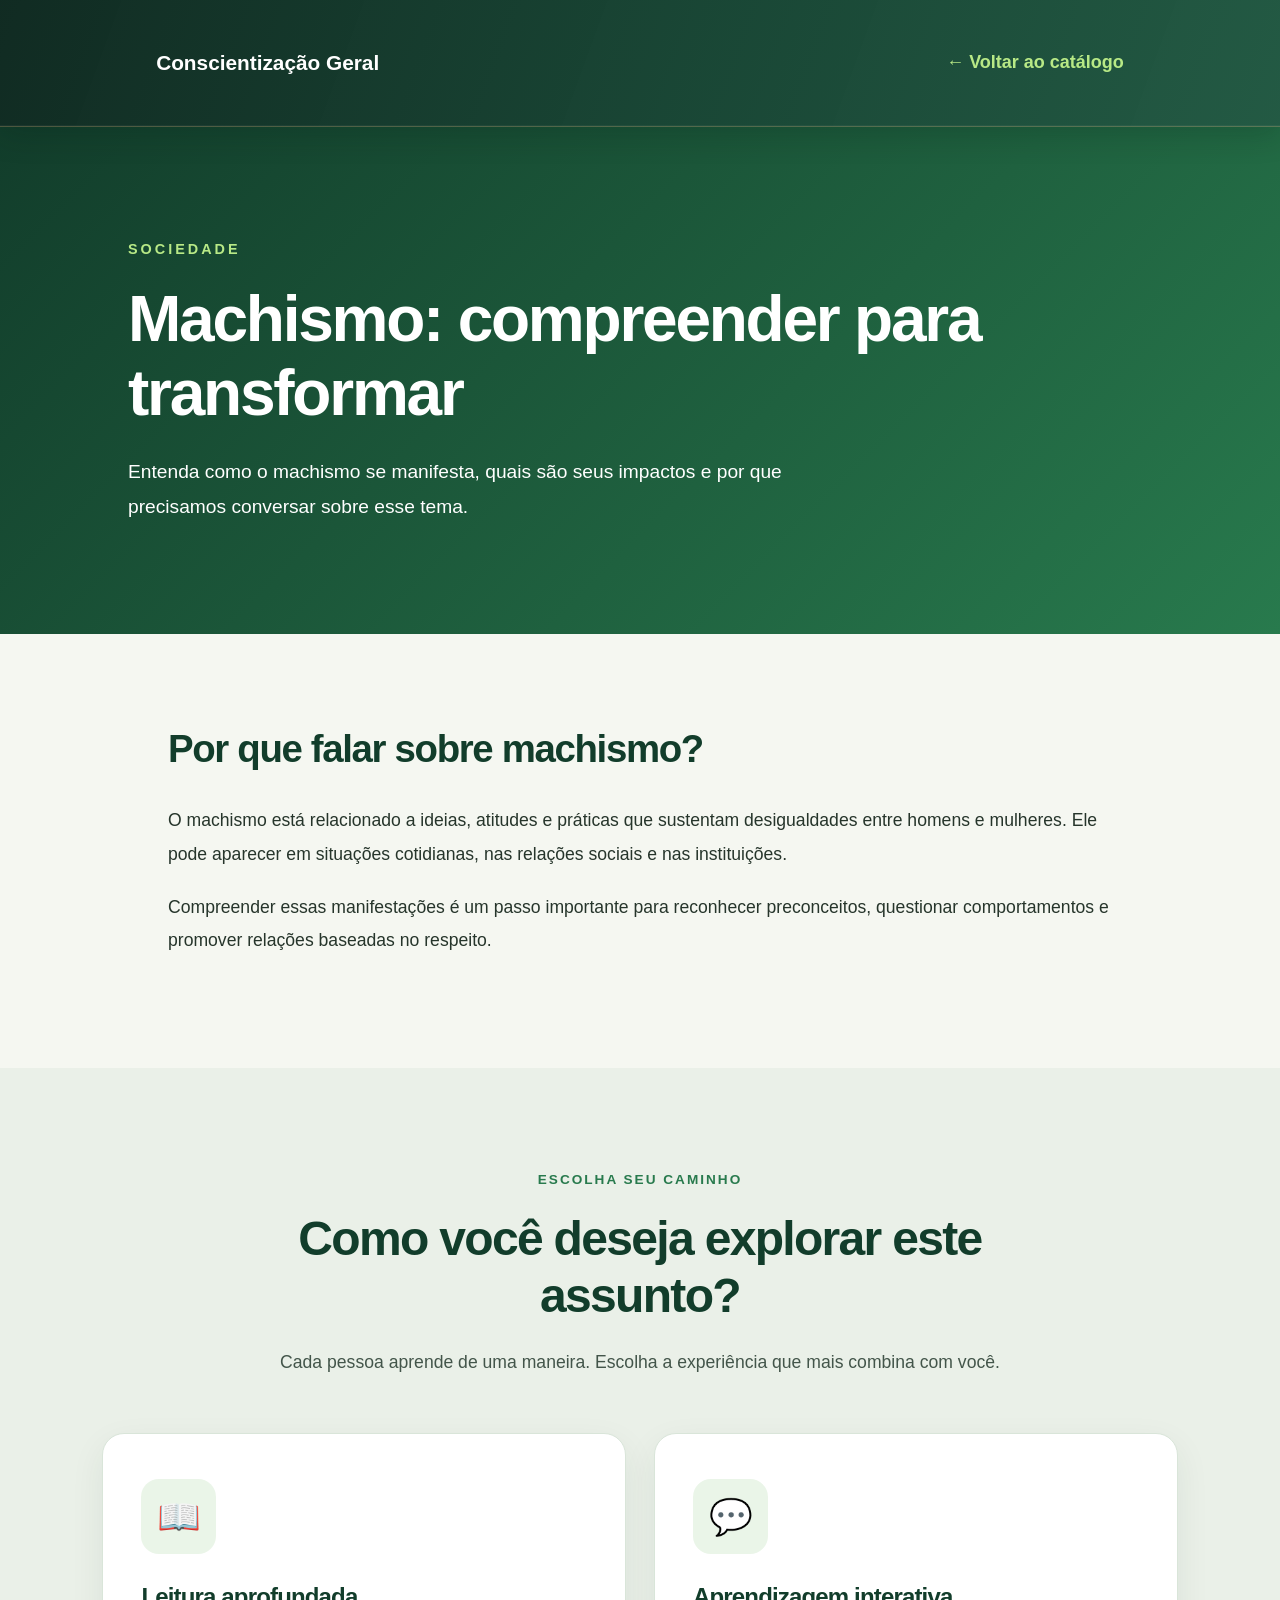
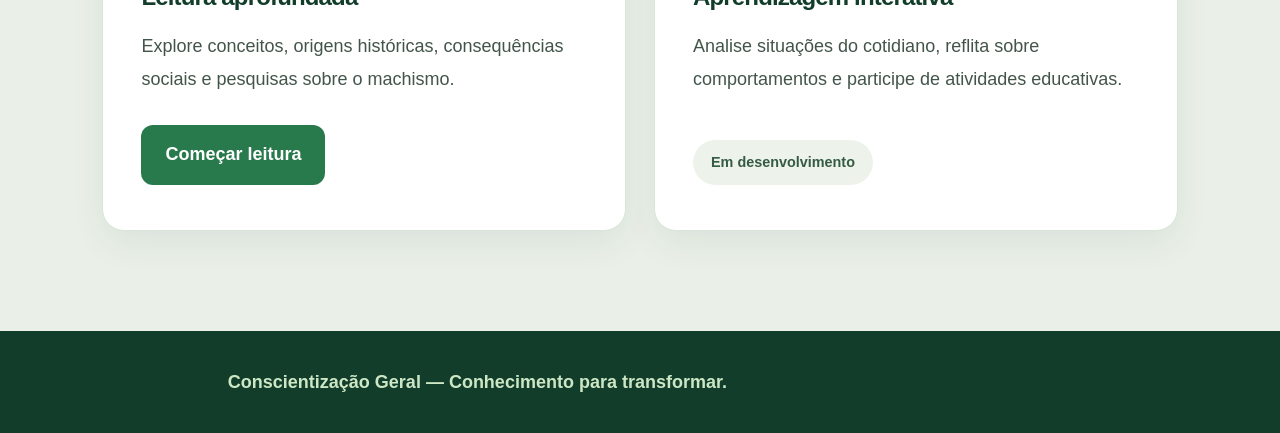
==== assuntos/machismo.html @ 56483e16 "Add files via upload Publicação da nova versão do Conscientização Geral" ====
<!DOCTYPE html>
<html lang="pt-BR">

<head>
    <meta charset="UTF-8">
    <meta name="viewport"
          content="width=device-width, initial-scale=1.0">

    <meta name="description"
          content="Aprenda sobre o machismo, suas manifestações e seus impactos na sociedade.">

    <title>Machismo | Conscientização Geral</title>

    <link rel="stylesheet" href="../style.css">
<link rel="stylesheet" href="../statics/css/machismo.css">
</head>

<body>

    <a href="#conteudo" class="pular-conteudo">
        Pular para o conteúdo
    </a>

    <header class="cabecalho-assunto">

        <nav aria-label="Navegação principal">

            <a href="../index.html" class="logo-assunto">
                Conscientização Geral
            </a>

            <a href="../index.html#explorar"
               class="voltar-portal">
                ← Voltar ao catálogo
            </a>

        </nav>

    </header>

    <main id="conteudo">

        <section class="apresentacao-assunto"
                 aria-labelledby="titulo-assunto">

            <p class="categoria-assunto">
                SOCIEDADE
            </p>

            <h1 id="titulo-assunto">
                Machismo: compreender para transformar
            </h1>

            <p class="descricao-assunto">
                Entenda como o machismo se manifesta,
                quais são seus impactos e por que
                precisamos conversar sobre esse tema.
            </p>

        </section>

        <section class="introducao-assunto"
                 aria-labelledby="introducao-titulo">

            <h2 id="introducao-titulo">
                Por que falar sobre machismo?
            </h2>

            <p>
                O machismo está relacionado a ideias,
                atitudes e práticas que sustentam
                desigualdades entre homens e mulheres.
                Ele pode aparecer em situações cotidianas,
                nas relações sociais e nas instituições.
            </p>

            <p>
                Compreender essas manifestações é um
                passo importante para reconhecer
                preconceitos, questionar comportamentos
                e promover relações baseadas no respeito.
            </p>

        </section>

<section class="modalidades-machismo"
         aria-labelledby="titulo-modalidades">

    <div class="modalidades-cabecalho">

        <span class="modalidades-etiqueta">
            ESCOLHA SEU CAMINHO
        </span>

        <h2 id="titulo-modalidades">
            Como você deseja explorar este assunto?
        </h2>

        <p>
            Cada pessoa aprende de uma maneira.
            Escolha a experiência que mais combina com você.
        </p>

    </div>

    
<div class="modalidades-grid">

    <!-- CARTÃO 1 -->

    <article class="modalidade-card">

        <span class="modalidade-icone"
              aria-hidden="true">📖</span>

        <h3>Leitura aprofundada</h3>

        <p>
            Explore conceitos, origens históricas,
            consequências sociais e pesquisas
            sobre o machismo.
        </p>

        <button type="button"
                id="abrirLeituraMachismo"
                class="botao-modalidade">
            Começar leitura
        </button>

    </article>

    <!-- CARTÃO 2 -->

    <article class="modalidade-card">

        <span class="modalidade-icone"
              aria-hidden="true">💬</span>

        <h3>Aprendizagem interativa</h3>

        <p>
            Analise situações do cotidiano,
            reflita sobre comportamentos e
            participe de atividades educativas.
        </p>

        <span class="modalidade-status">
            Em desenvolvimento
        </span>

    </article>

</div>

</section>

<!-- LEITURA COMPLETA SOBRE MACHISMO -->

<section id="leituraAprofundada"
         class="leitura-machismo"
         aria-labelledby="titulo-leitura"
         hidden>

    <div class="leitura-container">

        <div class="leitura-topo">

            <span class="leitura-etiqueta">
                SOCIEDADE · LEITURA COMPLETA
            </span>

            <h2 id="titulo-leitura">
                Compreendendo o machismo
            </h2>

            <p class="leitura-descricao">
                Explore os conceitos, as origens e
                as manifestações do machismo na sociedade.
            </p>

        </div>

        <!-- GUIA DE LEITURA -->

        <nav class="indice-machismo"
             aria-label="Índice da leitura completa">

            <div class="indice-cabecalho">

                <span class="indice-etiqueta">
                    GUIA DE LEITURA
                </span>

                <h3>Neste conteúdo</h3>

                <p>
                    Explore os temas no seu próprio ritmo.
                </p>

            </div>

           <ol class="indice-lista">
    <li><a href="#conceito-machismo">O que é machismo?</a></li>
    <li><a href="#cotidiano-machismo">Machismo no cotidiano</a></li>
    <li><a href="#dados-machismo">Machismo em números</a></li>
    <li><a href="#impactos-machismo">Por que falar sobre isso?</a></li>
    <li><a href="#combate-machismo">Como combater o machismo?</a></li>
    <li><a href="#apoio-machismo">Onde buscar ajuda?</a></li>
    <li><a href="#reflexao-machismo">Reflexão final</a></li>
    <li><a href="#fontes-machismo">Fontes e referências</a></li>
</ol>

        </nav>

        <!-- CONTEÚDO EDUCATIVO -->

        
<article class="leitura-artigo">

    <h3 id="conceito-machismo">O que é machismo?</h3>

    <p>
        O machismo é um conjunto de ideias, atitudes e
        comportamentos que atribuem aos homens uma posição
        de superioridade em relação às mulheres. Está
        associado à desigualdade de gênero e pode
        influenciar a maneira como as pessoas são tratadas
        na família, na escola, no trabalho e na sociedade.
    </p>

    <p>
        Ao longo da história, diferentes sociedades
        estabeleceram expectativas sobre como homens e
        mulheres deveriam se comportar. Algumas dessas
        expectativas limitaram a liberdade feminina,
        restringindo oportunidades de estudo, trabalho,
        participação política e autonomia pessoal.
    </p>

    <p>
        Embora muitas conquistas tenham ampliado os
        direitos das mulheres, práticas discriminatórias
        ainda estão presentes no cotidiano.
    </p>

    <h3 id="cotidiano-machismo">Machismo no cotidiano</h3>

    <p>
        O machismo nem sempre aparece de maneira explícita.
        Também pode estar presente em comentários,
        brincadeiras, julgamentos e comportamentos que
        reforçam desigualdades.
    </p>

    <h4>Na família</h4>
    <p>
        Quando as tarefas domésticas e os cuidados com os
        filhos são considerados responsabilidades exclusivas
        das mulheres, mesmo quando todos os integrantes
        da família poderiam compartilhar essas atividades.
    </p>

    <h4>No trabalho</h4>
    <p>
        Quando mulheres enfrentam preconceitos sobre suas
        capacidades profissionais, dificuldades de promoção
        ou discriminação salarial por causa do gênero.
    </p>

    <h4>Na escola</h4>
    <p>
        Quando meninas são desencorajadas a participar de
        atividades científicas, esportivas ou tecnológicas
        por causa de estereótipos de gênero.
    </p>

    <h4>Nos relacionamentos</h4>
    <p>
        Quando uma pessoa tenta controlar as roupas,
        amizades, decisões ou a liberdade de sua parceira.
        Comportamentos controladores não devem ser
        confundidos com demonstrações de amor.
    </p>

    <h3 id="dados-machismo">Machismo em números</h3>

    <p>
        Indicadores nacionais ajudam a compreender a
        dimensão da violência contra mulheres e das
        desigualdades de gênero no Brasil.
    </p>

    <div class="machismo-estatisticas">

        <div class="machismo-dado">
            <strong>1.571</strong>
            <h4>Feminicídios em 2025</h4>
            <p>
                Mulheres vítimas de feminicídio no Brasil,
                aproximadamente 4,3 por dia.
            </p>
            <small>Fonte: FBSP, 20º Anuário, 2026.</small>
        </div>

        <div class="machismo-dado">
            <strong>4.189</strong>
            <h4>Tentativas de feminicídio em 2025</h4>
            <p>
                Mulheres sobreviventes de tentativas
                registradas, aumento de 5,9% em relação
                a 2024.
            </p>
            <small>Fonte: FBSP, 20º Anuário, 2026.</small>
        </div>

        <div class="machismo-dado">
            <strong>21,3%</strong>
            <h4>Desigualdade de remuneração</h4>
            <p>
                Diferença média de remuneração entre
                mulheres e homens nas empresas privadas
                analisadas com 100 ou mais empregados.
            </p>
            <small>Fonte: MTE, 5º Relatório, 2026.</small>
        </div>

    </div>

    <p>
        Os indicadores possuem metodologias e períodos de
        referência próprios. Eles não significam que todos
        os episódios tenham uma única causa, mas ajudam
        a compreender a extensão da violência de gênero
        e das desigualdades existentes.
    </p>

    <h3 id="impactos-machismo">Por que falar sobre isso?</h3>

    <p>
        A desigualdade de gênero pode afetar a segurança
        das mulheres, sua independência financeira,
        suas relações pessoais e sua participação nas
        decisões da sociedade.
    </p>

    <p>
        Promover a igualdade não significa colocar mulheres
        acima dos homens. Significa reconhecer que todas
        as pessoas devem ter seus direitos respeitados e
        oportunidades justas, independentemente do gênero.
    </p>

    <h3 id="combate-machismo">Como combater o machismo?</h3>

    <p>
        O enfrentamento do machismo começa pela educação
        e pela reflexão sobre comportamentos cotidianos.
        Compartilhar responsabilidades domésticas,
        respeitar decisões individuais, questionar
        comentários discriminatórios e incentivar
        oportunidades iguais são atitudes importantes.
    </p>

    <p>
        Escolas, famílias, empresas e instituições públicas
        também desempenham um papel fundamental na
        prevenção da violência, no combate à discriminação
        e na proteção dos direitos.
    </p>

    <h3 id="apoio-machismo">Onde buscar ajuda?</h3>

    <p>
        Pessoas que vivenciam ou presenciam situações de
        violência contra mulheres podem procurar serviços
        de proteção e orientação.
    </p>

    <p>
        <strong>Ligue 180:</strong> Central de Atendimento
        à Mulher, que oferece informações, orientações
        e encaminhamento de denúncias.
    </p>

    <p>
        <strong>Polícia Militar — 190:</strong> para
        situações de emergência que exigem atendimento
        policial imediato.
    </p>

    <h3 id="reflexao-machismo">Uma reflexão final</h3>

    <p>
        Combater o machismo não é apenas evitar atitudes
        violentas. É reconhecer preconceitos, questionar
        desigualdades e contribuir para uma sociedade em
        que mulheres possam estudar, trabalhar, participar
        e fazer suas escolhas com liberdade e segurança.
    </p>

    <p>
        A conscientização é um passo importante para
        transformar comportamentos e construir relações
        baseadas no respeito.
    </p>

    <h3 id="fontes-machismo">Fontes e referências</h3>

    <p>
        Os dados apresentados foram reunidos a partir
        de publicações de instituições brasileiras
        de pesquisa e órgãos públicos.
    </p>

    <ul class="machismo-fontes">
        <li>
            <a href="https://publicacoes.forumseguranca.org.br/handle/fbsp/305"
               target="_blank" rel="noopener noreferrer">
                Fórum Brasileiro de Segurança Pública —
                20º Anuário, 2026
            </a>
        </li>

        <li>
            <a href="https://www.gov.br/mulheres/pt-br/acesso-a-informacao/acoes-e-programas/plano-nacional-de-igualdade-salarial-e-laboral/relatorio-de-transparencia-salarial"
               target="_blank" rel="noopener noreferrer">
                Ministério das Mulheres —
                Relatórios de Transparência Salarial
            </a>
        </li>
    </ul>

    <p>
        <small>
            Conteúdo educativo em desenvolvimento.
            Os dados estatísticos referem-se aos períodos
            indicados em cada levantamento.
        </small>
    </p>

</article>


        <a href="#titulo-modalidades"
           class="voltar-modalidades">
            ← Voltar às modalidades
        </a>

    </div>

</section>

    </main>

    <footer class="rodape-assunto">

        <p>
            Conscientização Geral —
            Conhecimento para transformar.
        </p>

    </footer>
<script src="../statics/js/machismo.js" defer></script>
</body>
</html>
---- style.css ----
/* =========================================
   CONSCIENTIZAÇÃO GERAL — CSS REVISADO
   Revisão conservadora: preserva a ordem das regras
   e a transição cinematográfica aprovada.
   Não altera HTML, IDs ou JavaScript.
========================================= */


/* =========================================
   CONSCIENTIZAÇÃO GERAL
   IDENTIDADE VISUAL 2.0
========================================= */

:root {
    --verde-900: #103D2B;
    --verde-800: #18563B;
    --verde-700: #24734B;
    --verde-500: #4D9664;
    --verde-200: #CDE7C5;
    --verde-100: #EAF3E7;

    --fundo: #F5F6F0;
    --branco: #FFFFFF;
    --texto: #24372C;
    --texto-suave: #66756A;

    --dourado: #D6B66A;

    --sombra: 0 12px 35px rgba(16, 61, 43, 0.08);
    --sombra-forte: 0 20px 50px rgba(0, 0, 0, 0.16);

    --raio: 20px;
    --tamanho-texto: 18px;
}

/* =========================================
   CONFIGURAÇÕES GERAIS
========================================= */

* {
    margin: 0;
    padding: 0;
    box-sizing: border-box;
}

html {
    scroll-behavior: smooth;
    scroll-padding-top: 110px;
}

body {
    font-family: Arial, Helvetica, sans-serif;
    background: var(--fundo);
    color: var(--texto);
    line-height: 1.7;
    font-size: var(--tamanho-texto);
}

[hidden] {
    display: none !important;
}

button,
input {
    font: inherit;
}

button {
    cursor: pointer;
}

a {
    transition: 0.2s ease;
}

::selection {
    background: var(--verde-200);
    color: var(--verde-900);
}

/* =========================================
   ACESSIBILIDADE
========================================= */

.pular-conteudo {
    position: absolute;
    top: -100px;
    left: 15px;
    z-index: 1000;

    padding: 12px 20px;
    background: white;
    color: var(--verde-900);

    border: 2px solid var(--verde-900);
    border-radius: 8px;
    font-weight: bold;
}

.pular-conteudo:focus {
    top: 15px;
}

button:focus-visible,
a:focus-visible,
input:focus-visible {
    outline: 3px solid var(--dourado);
    outline-offset: 4px;
}

/* =========================================
   CABEÇALHO
========================================= */

header {
    position: sticky;
    top: 0;
    z-index: 100;

    background: rgba(255, 255, 255, 0.96);
    backdrop-filter: blur(14px);

    border-bottom: 1px solid #E6EBE3;
    box-shadow: 0 4px 20px rgba(0, 0, 0, 0.04);
}

header nav {
    max-width: 1350px;
    min-height: 82px;

    margin: auto;
    padding: 15px 5%;

    display: flex;
    align-items: center;
    justify-content: space-between;
    gap: 25px;
    flex-wrap: wrap;
}

header nav h2 {
    color: var(--verde-900);
    font-size: 23px;
    font-weight: 800;
    letter-spacing: -0.8px;
}

.acessibilidade {
    display: flex;
    align-items: center;
    justify-content: center;
    flex-wrap: wrap;
    gap: 8px;
}

.acessibilidade button {
    background: var(--verde-100);
    color: var(--verde-900);

    border: 1px solid #D7E6D4;
    border-radius: 9px;

    padding: 9px 13px;
    font-size: 13px;
    font-weight: 700;

    transition: 0.2s ease;
}

.acessibilidade button:hover {
    background: var(--verde-900);
    color: white;
    transform: translateY(-2px);
}

/* =========================================
   BOTÕES
========================================= */

button {
    background: var(--verde-700);
    color: white;

    border: none;
    border-radius: 10px;

    padding: 13px 23px;
    font-size: 15px;
    font-weight: 700;

    transition: background 0.25s ease,
                transform 0.25s ease,
                box-shadow 0.25s ease;
}

button:hover {
    background: var(--verde-900);
    transform: translateY(-3px);
    box-shadow: 0 7px 18px rgba(16, 61, 43, 0.18);
}

button:active {
    transform: scale(0.97);
}

/* =========================================
   PÁGINA INICIAL — HERO
========================================= */

#inicio {
    position: relative;
    isolation: isolate;
    overflow: hidden;

    min-height: 740px;
    padding: 105px 8% 95px;

    display: flex;
    flex-direction: column;
    align-items: flex-start;
    justify-content: center;

    color: white;
    text-align: left;

    background:
        linear-gradient(
            100deg,
            rgba(8, 37, 25, 0.96) 0%,
            rgba(13, 64, 39, 0.88) 55%,
            rgba(18, 73, 43, 0.55) 100%
        ),
        url("https://images.unsplash.com/photo-1441974231531-c6227db76b6e?w=1800");

    background-size: cover;
    background-position: center;
}

/* Elemento decorativo */

#inicio::after {
    content: "";
    position: absolute;
    z-index: -1;

    width: 430px;
    height: 430px;

    right: -130px;
    bottom: -170px;

    border: 1px solid rgba(255,255,255,0.15);
    border-radius: 50%;

    box-shadow:
        0 0 0 35px rgba(255,255,255,0.035),
        0 0 0 75px rgba(255,255,255,0.025);
}

#inicio h1 {
    max-width: 850px;

    font-size: clamp(42px, 6vw, 72px);
    font-weight: 800;
    line-height: 1.08;
    letter-spacing: -2px;

    margin-bottom: 25px;
}

#inicio > p {
    max-width: 650px;

    color: #E0EDE2;
    font-size: 20px;
    line-height: 1.8;

    margin-bottom: 45px;
}

#inicio > h2 {
    color: var(--verde-200);
    font-size: 16px;
    text-transform: uppercase;
    letter-spacing: 2px;

    margin-bottom: 22px;
}

/* =========================================
   CARTÕES DA PÁGINA INICIAL
========================================= */

.cards {
    width: 100%;
    max-width: 920px;

    display: grid;
    grid-template-columns: repeat(2, minmax(0, 1fr));
    gap: 22px;
}

.card {
    position: relative;

    background: rgba(255, 255, 255, 0.97);
    color: var(--texto);

    padding: 32px;
    border-radius: 18px;

    border: 1px solid rgba(255,255,255,0.7);
    box-shadow: var(--sombra-forte);

    transition: transform 0.3s ease,
                box-shadow 0.3s ease;
}

.card:hover {
    transform: translateY(-8px);
    box-shadow: 0 25px 55px rgba(0,0,0,0.23);
}

.card h3 {
    color: var(--verde-900);
    font-size: 23px;
    margin-bottom: 12px;
}

.card p {
    color: var(--texto-suave);
    font-size: 16px;
    line-height: 1.7;
    margin-bottom: 22px;
}

.card button {
    min-width: 145px;
}

/* =========================================
   ÁREAS DE LEITURA
========================================= */

#leituraCompleta,
#leituraVisual {
    width: min(1180px, 92%);
    margin: 55px auto;

    padding: clamp(25px, 5vw, 70px);

    background: white;
    border: 1px solid #E6ECE3;
    border-radius: 24px;

    box-shadow: var(--sombra);
}

/* Títulos principais */

#leituraCompleta > h2,
#leituraVisual > h2 {
    color: var(--verde-900);

    font-size: clamp(23px, 3vw, 30px);
    line-height: 1.3;

    margin-top: 48px;
    margin-bottom: 20px;

    padding-left: 17px;
    border-left: 5px solid var(--verde-500);
}

#leituraCompleta > h2:first-child,
#leituraVisual > h2:first-child {
    margin-top: 0;
    font-size: clamp(29px, 4vw, 38px);
    border-left-width: 7px;
}

/* Subtítulos */

#leituraCompleta > h3 {
    color: var(--verde-700);
    font-size: 21px;

    margin-top: 30px;
    margin-bottom: 12px;
}

/* Textos */

#leituraCompleta p,
#leituraVisual p {
    color: var(--texto);
    font-size: var(--tamanho-texto);
    line-height: 1.9;
    margin-bottom: 19px;
}

#leituraCompleta > p {
    max-width: 950px;
}

#leituraCompleta ul {
    margin: 20px 0 30px 25px;
    padding-left: 15px;
}

#leituraCompleta li {
    margin-bottom: 12px;
    padding-left: 5px;
    line-height: 1.8;
}

#leituraCompleta li::marker {
    color: var(--verde-700);
}

/* Links */

#leituraCompleta a {
    color: var(--verde-700);
    font-weight: 700;
    text-decoration: underline;
    text-underline-offset: 4px;
}

#leituraCompleta a:hover {
    color: var(--verde-900);
}

/* =========================================
   QUIZ
========================================= */

#leituraCompleta .quiz {
    margin: 55px 0 30px;
    padding: clamp(20px, 4vw, 38px);

    background: var(--verde-100);
    border: 1px solid #D8E8D5;
    border-radius: 20px;
}

.quiz > h2 {
    color: var(--verde-900);
    text-align: center;
    margin-bottom: 15px;
}

.quiz > p {
    text-align: center;
    color: var(--texto-suave);
    margin-bottom: 28px;
}

.questao {
    background: white;
    padding: 25px;
    margin: 20px 0;

    border: 1px solid #E2EAE0;
    border-left: 5px solid var(--verde-500);
    border-radius: 14px;
}

.questao h3 {
    color: var(--verde-900);
    font-size: 18px;
    margin-bottom: 15px;
}

.questao label {
    display: block;
    padding: 11px 13px;
    margin: 6px 0;

    border-radius: 9px;
    cursor: pointer;
    transition: background 0.2s ease;
}

.questao label:hover {
    background: var(--verde-100);
}

.questao input {
    margin-right: 10px;
    accent-color: var(--verde-700);
}

.resultadoQuiz {
    margin-top: 22px;
    padding: 18px;
    border-radius: 12px;
    font-weight: 700;
    text-align: center;
}

/* =========================================
   LEITURA VISUAL
========================================= */

#leituraVisual .introducaoVisual {
    color: var(--texto-suave);
    font-size: 19px;
    margin-bottom: 35px;
}

#leituraVisual > h2:not(:first-child) {
    margin-top: 55px;
}

/* Histórias */

#leituraVisual .tirinha {
    display: grid;
    grid-template-columns: repeat(3, minmax(0, 1fr));
    gap: 20px;
    margin: 25px 0 40px;
}

#leituraVisual .quadrinho {
    position: relative;
    overflow: hidden;

    background: linear-gradient(145deg, #F3F8F0, #E8F2E5);

    border: 1px solid #DCE9D8;
    border-radius: 18px;

    padding: 30px 22px;
    min-height: 240px;

    text-align: center;

    box-shadow: 0 7px 20px rgba(18,61,43,0.06);

    transition: transform 0.3s ease,
                box-shadow 0.3s ease;
}

#leituraVisual .quadrinho:hover {
    transform: translateY(-7px);
    box-shadow: 0 15px 30px rgba(18,61,43,0.12);
}

#leituraVisual .desenho {
    display: block;
    font-size: 55px;
    margin-bottom: 20px;
}

#leituraVisual .quadrinho h3 {
    color: var(--verde-900);
    font-size: 20px;
    margin-bottom: 12px;
}

#leituraVisual .quadrinho p {
    color: #526357;
    font-size: 16px;
    line-height: 1.7;
    margin-bottom: 0;
}

/* Mensagens especiais */

#leituraVisual .mensagemVisual {
    padding: 30px;
    margin: 30px 0;

    background: linear-gradient(
        120deg,
        var(--verde-900),
        var(--verde-700)
    );

    border-radius: 18px;
    border-left: 6px solid var(--verde-200);

    color: white;
}

#leituraVisual .mensagemVisual h3 {
    color: var(--verde-200);
    font-size: 23px;
    margin-bottom: 10px;
}

#leituraVisual .mensagemVisual p {
    color: white;
    margin: 0;
}

/* Botões de navegação */

#leituraCompleta > button,
#leituraVisual > button {
    margin: 25px 10px 10px 0;
}

/* =========================================
   RODAPÉ
========================================= */

footer {
    background: var(--verde-900);
    color: white;

    text-align: center;
    padding: 55px 7% 35px;
    margin-top: 0;
}

footer h3 {
    color: var(--verde-200);
    font-size: 26px;
    margin-bottom: 15px;
}

footer > p {
    max-width: 750px;
    margin: 12px auto;
    color: #E0EDE2;
}

footer .fontes {
    max-width: 800px;
    margin: 30px auto;
    list-style: none;

    display: grid;
    grid-template-columns: repeat(2, minmax(0, 1fr));
    gap: 12px;
}

footer .fontes li {
    padding: 17px;

    background: rgba(255,255,255,0.08);
    border: 1px solid rgba(255,255,255,0.15);
    border-radius: 12px;

    transition: background 0.2s ease;
}

footer .fontes li:hover {
    background: rgba(255,255,255,0.16);
}

footer .fontes a {
    color: var(--verde-200);
    font-size: 14px;
    font-weight: 700;
    text-decoration: none;
}

footer .fontes a:hover {
    color: white;
    text-decoration: underline;
}

footer > p:last-child {
    color: var(--verde-200);
    font-weight: 700;
}

/* =========================================
   ALTO CONTRASTE
========================================= */

body.alto-contraste {
    background: black;
    color: white;
}

body.alto-contraste header,
body.alto-contraste #leituraCompleta,
body.alto-contraste #leituraVisual,
body.alto-contraste footer {
    background: black;
    color: white;
    border: 2px solid white;
}

body.alto-contraste header nav h2,
body.alto-contraste h2,
body.alto-contraste h3 {
    color: yellow !important;
}

body.alto-contraste p,
body.alto-contraste li,
body.alto-contraste label {
    color: white !important;
}

body.alto-contraste #inicio {
    background: black;
    color: white;
    border-bottom: 2px solid white;
}

body.alto-contraste #inicio > h2 {
    color: yellow;
}

body.alto-contraste .card,
body.alto-contraste .quadrinho,
body.alto-contraste .questao,
body.alto-contraste .quiz,
body.alto-contraste .mensagemVisual {
    background: black;
    color: white;
    border: 2px solid white;
}

body.alto-contraste button,
body.alto-contraste .acessibilidade button {
    background: black;
    color: yellow;
    border: 2px solid yellow;
}

body.alto-contraste a,
body.alto-contraste footer .fontes a {
    color: yellow;
}

body.alto-contraste .mensagemVisual h3 {
    color: yellow;
}

/* =========================================
   RESPONSIVIDADE — TABLETS
========================================= */

@media (max-width: 900px) {

    header nav {
        justify-content: center;
    }

    .acessibilidade {
        width: 100%;
    }

    #inicio {
        min-height: 680px;
        padding: 80px 6%;
    }

    #leituraVisual .tirinha {
        grid-template-columns: repeat(2, minmax(0, 1fr));
    }

}

/* =========================================
   RESPONSIVIDADE — CELULARES
========================================= */

@media (max-width: 600px) {

    header nav {
        padding: 15px;
    }

    header nav h2 {
        width: 100%;
        text-align: center;
        font-size: 21px;
    }

    .acessibilidade {
        gap: 7px;
    }

    .acessibilidade button {
        flex: 1 1 auto;
        padding: 9px 8px;
        font-size: 12px;
    }

    #inicio {
        min-height: auto;
        padding: 75px 22px;
    }

    #inicio h1 {
        font-size: 42px;
        letter-spacing: -1.3px;
    }

    #inicio > p {
        font-size: 17px;
    }

    #inicio > h2 {
        font-size: 14px;
    }

    .cards {
        grid-template-columns: 1fr;
        gap: 16px;
    }

    .card {
        padding: 26px 22px;
    }

    #leituraCompleta,
    #leituraVisual {
        width: 94%;
        margin: 25px auto;
        padding: 28px 20px;
        border-radius: 17px;
    }

    #leituraCompleta > h2,
    #leituraVisual > h2 {
        font-size: 24px;
        margin-top: 38px;
    }

    #leituraCompleta p,
    #leituraVisual p {
        font-size: 16px;
    }

    #leituraVisual .tirinha {
        grid-template-columns: 1fr;
    }

    #leituraVisual .quadrinho {
        min-height: auto;
        padding: 28px 22px;
    }

    #leituraCompleta .quiz {
        padding: 17px;
    }

    .questao {
        padding: 17px;
    }

    #leituraCompleta > button,
    #leituraVisual > button {
        width: 100%;
        margin: 12px 0;
    }

    footer {
        padding: 40px 20px;
    }

    footer .fontes {
        grid-template-columns: 1fr;
    }
}

/* =========================================
   MENOS MOVIMENTO
========================================= */

@media (prefers-reduced-motion: reduce) {

    html {
        scroll-behavior: auto;
    }

    *,
    *::before,
    *::after {
        animation-duration: 0.01ms !important;
        transition-duration: 0.01ms !important;
    }
}

/* =========================================
   LEITURA COMPLETA — REFINAMENTO VISUAL 3.0
========================================= */

#leituraCompleta {
    position: relative;
    overflow: hidden;
    padding: clamp(30px, 5vw, 76px);
    border-radius: 24px;
    border: 1px solid #E1EAE0;
    box-shadow: 0 18px 55px rgba(16, 61, 43, 0.07);
}

/* Faixa decorativa superior */

#leituraCompleta::before {
    content: "";
    position: absolute;
    top: 0;
    left: 0;
    width: 100%;
    height: 7px;
    background: linear-gradient(
        90deg,
        var(--verde-900),
        var(--verde-500),
        var(--verde-200)
    );
}

/* Título principal */

#leituraCompleta > h2:first-child {
    max-width: 850px;
    font-size: clamp(30px, 4vw, 42px);
    line-height: 1.2;
    letter-spacing: -1.2px;
    border: none;
    padding: 0;
    margin: 0 0 25px;
}

/* Primeiro parágrafo: introdução */

#leituraCompleta > h2:first-child + p {
    max-width: 850px;
    color: var(--texto-suave);
    font-size: 20px;
    line-height: 1.85;
    margin-bottom: 65px;
}

/* Separação dos assuntos */

#leituraCompleta > h2:not(:first-child) {
    position: relative;
    display: flex;
    align-items: center;

    margin-top: 65px;
    margin-bottom: 25px;
    padding: 17px 22px;

    background: linear-gradient(
        100deg,
        #EDF5EA,
        #F8FAF6
    );

    border: none;
    border-left: 5px solid var(--verde-500);
    border-radius: 0 13px 13px 0;

    font-size: clamp(22px, 2.5vw, 28px);
    letter-spacing: -0.5px;
}

/* Subtítulos */

#leituraCompleta > h3 {
    margin-top: 35px;
    margin-bottom: 14px;
    padding-bottom: 9px;

    color: var(--verde-800);
    font-size: 21px;
    font-weight: 750;

    border-bottom: 1px solid #E4EBE1;
}

/* Leitura dos parágrafos */

#leituraCompleta p {
    max-width: 850px;
    font-size: var(--tamanho-texto);
    line-height: 1.95;
    margin-bottom: 23px;
}

/* Listas mais organizadas */

#leituraCompleta ul {
    max-width: 850px;
    margin: 25px 0 35px 10px;
    padding: 22px 25px 22px 45px;

    background: #F7F9F5;
    border: 1px solid #E6ECE3;
    border-radius: 14px;
}

#leituraCompleta li {
    padding-left: 8px;
    margin-bottom: 13px;
    line-height: 1.8;
}

#leituraCompleta li:last-child {
    margin-bottom: 0;
}

/* Destaques em negrito */

#leituraCompleta strong {
    color: var(--verde-800);
    font-weight: 750;
}

/* Links externos */

#leituraCompleta a {
    text-decoration-thickness: 1px;
    text-underline-offset: 4px;
    transition: color 0.2s ease;
}

/* Navegação ao chegar nos títulos */

#leituraCompleta h2,
#leituraCompleta h3 {
    scroll-margin-top: 120px;
}

/* Quiz mantém sua identidade própria */

#leituraCompleta .quiz {
    margin-top: 75px;
    border-radius: 22px;
    box-shadow: 0 10px 30px rgba(16, 61, 43, 0.06);
}

/* Ajustes para celulares */

@media (max-width: 600px) {

    #leituraCompleta {
        padding: 35px 20px;
    }

    #leituraCompleta > h2:first-child + p {
        font-size: 17px;
        margin-bottom: 45px;
    }

    #leituraCompleta > h2:not(:first-child) {
        margin-top: 45px;
        padding: 14px 15px;
    }

    #leituraCompleta > h3 {
        font-size: 19px;
    }

    #leituraCompleta ul {
        padding: 18px 18px 18px 35px;
    }
}

/* =========================================
   ÍNDICE DE NAVEGAÇÃO DA LEITURA
========================================= */

.indice-leitura {
    margin: 45px 0 65px;
    padding: 32px;

    background: linear-gradient(135deg, #F0F6ED, #FAFCF8);
    border: 1px solid #DCE9D8;
    border-radius: 20px;
}

.indice-cabecalho {
    margin-bottom: 22px;
}

.indice-etiqueta {
    display: inline-block;
    margin-bottom: 8px;

    color: var(--verde-700);
    font-size: 12px;
    font-weight: 800;
    letter-spacing: 1.8px;
}

.indice-cabecalho h3 {
    margin: 0 0 5px !important;
    padding: 0 !important;
    border: none !important;

    color: var(--verde-900);
    font-size: 26px;
}

.indice-cabecalho p {
    margin: 0 !important;
    color: var(--texto-suave) !important;
    font-size: 15px !important;
}

.indice-leitura ol {
    display: grid;
    grid-template-columns: repeat(2, minmax(0, 1fr));
    gap: 10px 22px;

    margin: 0 !important;
    padding: 0 !important;

    list-style: none;
    counter-reset: indice;
}

.indice-leitura li {
    counter-increment: indice;
    margin: 0 !important;
    padding: 0 !important;
}

.indice-leitura a {
    display: flex;
    align-items: center;
    gap: 12px;

    min-height: 54px;
    padding: 12px 14px;

    background: white;
    border: 1px solid #E3EAE0;
    border-radius: 11px;

    color: var(--texto) !important;
    font-size: 14px;
    font-weight: 600;
    line-height: 1.45;
    text-decoration: none !important;

    transition: 0.2s ease;
}

.indice-leitura a::before {
    content: counter(indice, decimal-leading-zero);

    display: grid;
    place-items: center;

    flex-shrink: 0;
    width: 31px;
    height: 31px;

    background: var(--verde-100);
    color: var(--verde-800);
    border-radius: 8px;

    font-size: 12px;
    font-weight: 800;
}

.indice-leitura a:hover {
    background: var(--verde-900);
    color: white !important;
    border-color: var(--verde-900);
    transform: translateX(4px);
}

.indice-leitura a:hover::before {
    background: var(--verde-200);
    color: var(--verde-900);
}

@media (max-width: 650px) {
    .indice-leitura {
        padding: 22px 16px;
    }

    .indice-leitura ol {
        grid-template-columns: 1fr;
    }
}

/* =========================================
   LEITURA VISUAL — IDENTIDADE DAS HISTÓRIAS
========================================= */

#leituraVisual[hidden] {
    display: none !important;
}

.area-visual {
    width: min(1150px, 92%);
    margin: 0 auto;
    padding: 65px 0 80px;
    color: var(--texto);
}

/* Cabeçalho */

.visual-cabecalho {
    max-width: 760px;
    margin: 0 auto 65px;
    text-align: center;
}

.visual-etiqueta {
    display: inline-block;
    margin-bottom: 15px;
    color: var(--verde-700);
    font-size: 12px;
    font-weight: 800;
    letter-spacing: 2.5px;
}

.visual-cabecalho h2 {
    margin-bottom: 18px;
    color: var(--verde-900);
    font-size: clamp(30px, 5vw, 46px);
    line-height: 1.15;
}

.visual-cabecalho p {
    max-width: 620px;
    margin: 0 auto;
    color: var(--texto-suave);
    font-size: 17px;
    line-height: 1.7;
}

/* Blocos de histórias */

.historia {
    margin-bottom: 48px;
    padding: 35px;
    overflow: hidden;
    background: var(--branco);
    border: 1px solid #E2EAE0;
    border-radius: 24px;
    box-shadow: 0 12px 35px rgba(16, 61, 43, 0.07);
}

.historia-titulo {
    margin-bottom: 28px;
}

.historia-titulo > span {
    display: inline-block;
    margin-bottom: 10px;
    color: var(--verde-700);
    font-size: 11px;
    font-weight: 800;
    letter-spacing: 2px;
}

.historia-titulo h2 {
    margin: 0 0 8px;
    color: var(--verde-900);
    font-size: clamp(22px, 3vw, 29px);
    line-height: 1.3;
}

.historia-titulo p {
    margin: 0;
    color: var(--texto-suave);
    font-size: 15px;
    line-height: 1.6;
}

/* Sequência de cenas */

.sequencia {
    display: grid;
    grid-template-columns: repeat(3, minmax(0, 1fr));
    gap: 20px;
}

.cena {
    position: relative;
    min-width: 0;
    padding: 18px 18px 23px;
    background: #F7F9F5;
    border: 1px solid #E5ECE2;
    border-radius: 17px;
    transition: transform 0.25s ease, box-shadow 0.25s ease;
}

.cena:hover {
    transform: translateY(-5px);
    box-shadow: 0 12px 25px rgba(16, 61, 43, 0.09);
}

.cena-ilustracao {
    display: grid;
    place-items: center;
    min-height: 155px;
    margin-bottom: 19px;
    background: linear-gradient(145deg, #EAF3E7, #DCEBD5);
    border-radius: 13px;
}

.cena-ilustracao span {
    font-size: 66px;
    line-height: 1;
}

.cena-numero {
    display: inline-grid;
    place-items: center;
    width: 31px;
    height: 31px;
    margin-bottom: 12px;
    color: white;
    background: var(--verde-800);
    border-radius: 50%;
    font-size: 12px;
    font-weight: 800;
}

.cena h3 {
    margin: 0 0 9px;
    color: var(--verde-900);
    font-size: 17px;
    line-height: 1.35;
}

.cena p {
    margin: 0;
    color: var(--texto-suave);
    font-size: 14px;
    line-height: 1.65;
}

/* Destaque da legislação */

.destaque-visual {
    display: flex;
    align-items: center;
    gap: 22px;
    margin: 55px 0 35px;
    padding: 28px 32px;
    background: #EDF4E9;
    border-left: 5px solid var(--verde-700);
    border-radius: 15px;
}

.destaque-visual > span {
    flex-shrink: 0;
    font-size: 42px;
}

.destaque-visual h3 {
    margin: 0 0 7px;
    color: var(--verde-900);
    font-size: 19px;
}

.destaque-visual p {
    margin: 0;
    color: var(--texto);
    font-size: 15px;
    line-height: 1.65;
}

/* Mensagem final */

.mensagem-final-visual {
    margin: 55px 0 35px;
    padding: 55px 25px;
    color: white;
    background: linear-gradient(135deg, var(--verde-900), var(--verde-700));
    border-radius: 24px;
    text-align: center;
}

.mensagem-final-visual > span {
    display: block;
    margin-bottom: 18px;
    font-size: 48px;
}

.mensagem-final-visual h2 {
    max-width: 700px;
    margin: 0 auto 12px;
    font-size: clamp(23px, 4vw, 32px);
    line-height: 1.3;
}

.mensagem-final-visual p {
    margin: 0;
    color: #E4F0E2;
    font-size: 15px;
    line-height: 1.6;
}

/* Navegação */

.navegacao-visual {
    display: flex;
    justify-content: center;
    flex-wrap: wrap;
    gap: 14px;
    margin-top: 35px;
}

.navegacao-visual button {
    min-height: 48px;
    padding: 12px 22px;
    border: 1px solid var(--verde-800);
    border-radius: 10px;
    color: white;
    background: var(--verde-800);
    font: inherit;
    font-size: 14px;
    font-weight: 700;
    cursor: pointer;
    transition: 0.2s ease;
}

.navegacao-visual button:hover {
    background: var(--verde-900);
    transform: translateY(-2px);
}

.navegacao-visual button:focus-visible {
    outline: 3px solid var(--dourado);
    outline-offset: 4px;
}

/* Adaptação para tablets e celulares */

@media (max-width: 850px) {
    .sequencia {
        grid-template-columns: repeat(2, minmax(0, 1fr));
    }

    .historia {
        padding: 25px;
    }
}

@media (max-width: 560px) {
    .area-visual {
        width: 92%;
        padding-top: 40px;
    }

    .visual-cabecalho {
        margin-bottom: 40px;
    }

    .sequencia {
        grid-template-columns: 1fr;
    }

    .historia {
        margin-bottom: 28px;
        padding: 20px;
        border-radius: 18px;
    }

    .cena {
        padding: 15px;
    }

    .cena-ilustracao {
        min-height: 130px;
    }

    .destaque-visual {
        align-items: flex-start;
        padding: 22px 18px;
    }

    .mensagem-final-visual {
        padding: 40px 20px;
    }

    .navegacao-visual {
        flex-direction: column;
    }

    .navegacao-visual button {
        width: 100%;
    }
}

@media (prefers-reduced-motion: reduce) {
    .cena,
    .navegacao-visual button {
        transition: none;
    }

    .cena:hover,
    .navegacao-visual button:hover {
        transform: none;
    }
}

/* MENU DE NAVEGAÇÃO DAS HISTÓRIAS */

.menu-historias {
    display: flex;
    flex-wrap: wrap;
    justify-content: center;
    gap: 12px;
    margin: 0 0 55px;
}

.menu-historias a {
    display: flex;
    align-items: center;
    gap: 9px;
    padding: 11px 16px;
    color: var(--verde-900);
    background: white;
    border: 1px solid #DCE8D9;
    border-radius: 30px;
    font-size: 13px;
    font-weight: 700;
    text-decoration: none;
    transition: 0.2s ease;
}

.menu-historias a span {
    display: grid;
    place-items: center;
    width: 27px;
    height: 27px;
    color: white;
    background: var(--verde-800);
    border-radius: 50%;
    font-size: 10px;
}

.menu-historias a:hover {
    color: white;
    background: var(--verde-800);
    border-color: var(--verde-800);
    transform: translateY(-3px);
}

.menu-historias a:hover span {
    color: var(--verde-900);
    background: var(--verde-200);
}

.menu-historias a:focus-visible {
    outline: 3px solid var(--dourado);
    outline-offset: 4px;
}

.historia {
    scroll-margin-top: 25px;
}

/* HISTÓRIAS EM QUADRINHOS */

.historia-ilustrada {
    width: 100%;
    max-width: 1100px;
    margin: 30px auto;
    text-align: center;
}

.historia-ilustrada img {
    display: block;
    width: 100%;
    height: auto;
    border-radius: 18px;
    box-shadow: 0 12px 35px rgba(16, 61, 43, 0.16);
}

.historia-ilustrada figcaption {
    margin-top: 15px;
    color: var(--texto-suave);
    font-size: 15px;
    line-height: 1.6;
}

.proxima-historia {
    display: flex;
    align-items: center;
    justify-content: space-between;
    flex-wrap: wrap;
    gap: 20px;
    max-width: 1100px;
    margin: 30px auto 10px;
    padding: 24px;
    background: var(--verde-100);
    border: 1px solid #DCE8D9;
    border-radius: 18px;
}

.proxima-historia p {
    flex: 1;
    min-width: 220px;
    color: var(--texto);
    line-height: 1.6;
}

.botao-proxima-historia {
    display: inline-flex;
    align-items: center;
    gap: 12px;
    padding: 14px 22px;
    color: white;
    background: var(--verde-800);
    border-radius: 30px;
    font-weight: 700;
    text-decoration: none;
    transition: 0.2s ease;
}

.botao-proxima-historia:hover {
    background: var(--verde-900);
    transform: translateY(-3px);
}

.botao-proxima-historia:focus-visible {
    outline: 3px solid var(--dourado);
    outline-offset: 4px;
}

@media (max-width: 600px) {
    .historia-ilustrada img {
        border-radius: 10px;
    }

    .proxima-historia {
        padding: 18px;
    }

    .botao-proxima-historia {
        width: 100%;
        justify-content: center;
    }
}
/* =================================
   QUADRINHOS DIGITAIS
================================= */

.hq-historia {
    display: grid;
    grid-template-columns: repeat(2, minmax(0, 1fr));
    gap: 25px;
    max-width: 1100px;
    margin: 35px auto;
}

.hq-quadro {
    position: relative;
    overflow: hidden;
    background: white;
    border: 2px solid #DCE8D9;
    border-radius: 18px;
    box-shadow: 0 8px 22px rgba(16, 61, 43, 0.09);
    transition: transform 0.25s ease, box-shadow 0.25s ease;
}

.hq-quadro:hover {
    transform: translateY(-5px);
    box-shadow: 0 14px 28px rgba(16, 61, 43, 0.14);
}

.hq-numero {
    position: absolute;
    z-index: 5;
    top: 13px;
    left: 13px;
    display: grid;
    place-items: center;
    width: 34px;
    height: 34px;
    color: white;
    background: var(--verde-800);
    border-radius: 50%;
    font-weight: 800;
    font-size: 13px;
}

.hq-cenario {
    position: relative;
    display: flex;
    align-items: center;
    justify-content: center;
    min-height: 280px;
    overflow: hidden;
}

.hq-casa .hq-cenario {
    background: linear-gradient(145deg, #E8F1E5, #C8DDC1);
}

.hq-descarte .hq-cenario {
    background: linear-gradient(145deg, #E9E7E1, #C9C7BE);
}

.hq-coleta .hq-cenario {
    background: linear-gradient(145deg, #DCECEB, #B8D8D1);
}

.hq-reciclagem .hq-cenario {
    background: linear-gradient(145deg, #EAF1D9, #C6DFAE);
}

/* PERSONAGEM: PILHA */

.hq-pilha {
    position: absolute;
    bottom: 38px;
    left: 22%;
    width: 65px;
    height: 112px;
    background: linear-gradient(90deg, #267B4C, #55A66D, #267B4C);
    border: 3px solid #18563B;
    border-radius: 13px;
    box-shadow: 5px 7px 0 rgba(16, 61, 43, 0.15);
    transform: rotate(-8deg);
    z-index: 2;
}

.hq-terminal {
    position: absolute;
    top: -11px;
    left: 18px;
    width: 23px;
    height: 10px;
    background: #D5D5C9;
    border: 2px solid #777F76;
    border-radius: 4px 4px 0 0;
}

.hq-rosto {
    position: absolute;
    top: 32px;
    left: 0;
    width: 100%;
    text-align: center;
    color: white;
}

.hq-olhos {
    display: block;
    font-size: 23px;
    font-weight: 900;
    letter-spacing: 5px;
}

.hq-boca {
    display: block;
    margin-top: -4px;
    font-size: 24px;
    font-weight: 900;
}

.hq-braco {
    position: absolute;
    top: 52px;
    width: 24px;
    height: 7px;
    background: #267B4C;
    border: 2px solid #18563B;
    border-radius: 10px;
}

.hq-braco-esq {
    left: -21px;
    transform: rotate(35deg);
}

.hq-braco-dir {
    right: -21px;
    transform: rotate(-35deg);
}

.hq-pernas {
    position: absolute;
    bottom: -15px;
    left: 13px;
    width: 35px;
    height: 15px;
    border-left: 5px solid #18563B;
    border-right: 5px solid #18563B;
}

/* EXPRESSÕES */

.hq-pilha-assustada {
    transform: rotate(12deg);
    background: linear-gradient(90deg, #B77A38, #E1A94D, #B77A38);
    border-color: #8A5725;
}

.hq-pilha-assustada .hq-braco {
    background: #B77A38;
    border-color: #8A5725;
}

.hq-pilha-feliz {
    transform: rotate(-4deg);
    background: linear-gradient(90deg, #287A4D, #75B96F, #287A4D);
}

/* BALÕES DE FALA */

.hq-balao {
    position: absolute;
    top: 20px;
    right: 12px;
    width: 55%;
    padding: 15px;
    color: #26352B;
    background: white;
    border: 2px solid #18563B;
    border-radius: 18px;
    font-size: 14px;
    font-weight: 700;
    line-height: 1.5;
    text-align: center;
    box-shadow: 3px 4px 0 rgba(16, 61, 43, 0.12);
}

.hq-balao::after {
    content: "";
    position: absolute;
    bottom: -11px;
    left: 25px;
    width: 17px;
    height: 17px;
    background: white;
    border-right: 2px solid #18563B;
    border-bottom: 2px solid #18563B;
    transform: rotate(45deg);
}

/* CENÁRIO 1: CONTROLE */

.hq-controle {
    position: absolute;
    bottom: 18px;
    right: 15px;
    padding: 10px 14px;
    color: white;
    background: #414D48;
    border: 4px solid #29352F;
    border-radius: 12px;
    font-size: 11px;
    font-weight: 800;
    transform: rotate(5deg);
}

/* CENÁRIO 2: LIXEIRA */

.hq-lixeira {
    position: absolute;
    right: 12%;
    bottom: 25px;
    text-align: center;
    transform: rotate(5deg);
}

.hq-tampa {
    width: 100px;
    height: 12px;
    margin: auto;
    background: #555D58;
    border-radius: 5px;
}

.hq-lixeira-corpo {
    display: grid;
    place-items: center;
    width: 90px;
    height: 115px;
    color: white;
    background: #737B75;
    border: 3px solid #515A53;
    border-radius: 8px 8px 15px 15px;
    font-size: 10px;
    font-weight: 900;
}

/* CENÁRIO 3: PESSOA E COLETOR */

.hq-pessoa {
    position: absolute;
    left: 12%;
    bottom: 35px;
    width: 65px;
    height: 125px;
}

.hq-cabeca {
    width: 43px;
    height: 43px;
    margin: auto;
    background: #DCA77F;
    border: 3px solid #805C43;
    border-radius: 50%;
}

.hq-corpo {
    width: 55px;
    height: 78px;
    margin: -2px auto 0;
    background: #287A4D;
    border: 3px solid #18563B;
    border-radius: 16px 16px 5px 5px;
}

.hq-coletor {
    position: absolute;
    right: 12%;
    bottom: 25px;
    display: flex;
    flex-direction: column;
    align-items: center;
    justify-content: center;
    gap: 5px;
    width: 105px;
    height: 125px;
    color: white;
    background: #287A4D;
    border: 4px solid #18563B;
    border-radius: 12px;
    box-shadow: 5px 6px 0 rgba(16, 61, 43, 0.15);
}

.hq-coletor-simbolo {
    font-size: 35px;
    font-weight: 900;
}

.hq-coletor strong {
    font-size: 12px;
}

.hq-coletor span {
    font-size: 9px;
    font-weight: 700;
}

.hq-coleta .hq-pilha {
    left: 40%;
    bottom: 35px;
    transform: scale(0.65) rotate(-10deg);
}

/* CENÁRIO 4: FINAL */

.hq-sol {
    position: absolute;
    top: 35px;
    left: 12%;
    width: 65px;
    height: 65px;
    background: #F3CE70;
    border-radius: 50%;
    box-shadow: 0 0 0 12px rgba(243, 206, 112, 0.18);
}

.hq-reciclagem .hq-pilha {
    left: 30%;
    bottom: 38px;
    transform: scale(1.05);
}

.hq-simbolo-final {
    position: absolute;
    right: 13%;
    bottom: 35px;
    color: #287A4D;
    font-size: 85px;
    font-weight: 900;
}

/* TEXTO ABAIXO DOS QUADROS */

.hq-legenda {
    padding: 20px;
}

.hq-legenda h4 {
    margin-bottom: 8px;
    color: var(--verde-800);
    font-size: 17px;
}

.hq-legenda p {
    color: var(--texto-suave);
    font-size: 14px;
    line-height: 1.7;
}

/* RESPONSIVIDADE */

@media (max-width: 700px) {
    .hq-historia {
        grid-template-columns: 1fr;
        gap: 20px;
    }

    .hq-cenario {
        min-height: 260px;
    }
}

@media (prefers-reduced-motion: reduce) {
    .hq-quadro {
        transition: none;
    }

    .hq-quadro:hover {
        transform: none;
    }
}
/* =========================================
   HISTÓRIA 01 — ACABAMENTO COMPLETO
========================================= */

.hq-historia {
    gap: 28px;
    margin-top: 45px;
    margin-bottom: 45px;
}

.hq-quadro {
    border: 2px solid #D7E5D5;
    border-radius: 20px;
}

.hq-cenario {
    min-height: 310px;
}

.hq-ambiente {
    position: absolute;
    top: 17px;
    right: 15px;
    z-index: 4;
    padding: 7px 12px;
    color: var(--verde-900);
    background: rgba(255,255,255,.85);
    border-radius: 20px;
    font-size: 10px;
    font-weight: 900;
    letter-spacing: 1px;
}

.hq-legenda {
    min-height: 135px;
    padding: 23px;
}

.hq-legenda h4 {
    font-size: 18px;
    margin-bottom: 10px;
}

.hq-legenda p {
    font-size: 14px;
    line-height: 1.75;
}

/* CENA 3 — IMPACTO AMBIENTAL */

.hq-impacto .hq-cenario {
    background: linear-gradient(145deg, #D8E5D0, #A9C19B);
}

.hq-terreno {
    position: absolute;
    bottom: 0;
    width: 100%;
    height: 95px;
    background: #8A7657;
    border-top: 12px solid #6F995A;
}

.hq-solo {
    position: absolute;
    bottom: 0;
    width: 100%;
    height: 30px;
    background: #66503D;
}

.hq-planta {
    position: absolute;
    bottom: 35px;
    left: 18%;
    width: 12px;
    height: 55px;
    background: #477B3F;
    border-radius: 10px;
    transform: rotate(-8deg);
}

.hq-planta::before,
.hq-planta::after {
    content: "";
    position: absolute;
    width: 28px;
    height: 13px;
    background: #6CA85B;
    border-radius: 100% 0 100% 0;
}

.hq-planta::before {
    top: 8px;
    left: -20px;
    transform: rotate(-25deg);
}

.hq-planta::after {
    top: 22px;
    left: 6px;
    transform: rotate(35deg);
}

.hq-gota {
    position: absolute;
    bottom: 38px;
    right: 22%;
    display: grid;
    place-items: center;
    width: 32px;
    height: 42px;
    color: white;
    background: #B47D46;
    border-radius: 50% 50% 50% 0;
    transform: rotate(-45deg);
    font-weight: 900;
}

.hq-impacto .hq-pilha {
    left: 45%;
    bottom: 35px;
    transform: scale(.75) rotate(10deg);
}

/* CENA 5 — TRATAMENTO */

.hq-tratamento .hq-cenario {
    background: linear-gradient(145deg, #D8E8E0, #AFCFC0);
}

.hq-fabrica {
    position: absolute;
    bottom: 30px;
    left: 12%;
    width: 190px;
}

.hq-fabrica-corpo {
    display: flex;
    flex-direction: column;
    justify-content: center;
    align-items: center;
    gap: 12px;
    height: 105px;
    color: white;
    background: #39765A;
    border: 4px solid #24563E;
    border-radius: 7px;
    font-size: 11px;
    font-weight: 900;
}

.hq-janelas {
    font-size: 24px;
    letter-spacing: 5px;
}

.hq-chamine {
    width: 35px;
    height: 65px;
    margin-left: 25px;
    background: #688A78;
    border: 3px solid #24563E;
}

.hq-caixa {
    position: absolute;
    right: 9%;
    bottom: 35px;
    display: flex;
    flex-direction: column;
    justify-content: center;
    align-items: center;
    gap: 8px;
    width: 95px;
    height: 80px;
    color: #5C4931;
    background: #D7B77E;
    border: 4px solid #967447;
    border-radius: 8px;
    font-size: 10px;
    text-align: center;
}

/* ENCERRAMENTO */

.hq-encerramento {
    display: flex;
    align-items: center;
    gap: 22px;
    max-width: 1100px;
    margin: 40px auto 25px;
    padding: 30px;
    color: white;
    background: linear-gradient(120deg, #123D2B, #287A4D);
    border-radius: 22px;
    box-shadow: 0 12px 30px rgba(16,61,43,.15);
}

.hq-encerramento-simbolo {
    display: grid;
    place-items: center;
    flex-shrink: 0;
    width: 75px;
    height: 75px;
    color: #123D2B;
    background: #CDE7C5;
    border-radius: 50%;
    font-size: 43px;
}

.hq-etiqueta {
    color: #CDE7C5;
    font-size: 11px;
    font-weight: 900;
    letter-spacing: 1.5px;
}

.hq-encerramento h3 {
    margin: 8px 0;
    color: white;
    font-size: 23px;
}

.hq-encerramento p {
    color: #E5F1E4;
    font-size: 14px;
    line-height: 1.7;
}

/* CURIOSIDADE */

.hq-curiosidade {
    display: flex;
    align-items: flex-start;
    gap: 17px;
    max-width: 1100px;
    margin: 25px auto 40px;
    padding: 25px;
    background: #F0F4E8;
    border: 1px solid #D9E5CD;
    border-radius: 18px;
}

.hq-curiosidade-icone {
    display: grid;
    place-items: center;
    flex-shrink: 0;
    width: 42px;
    height: 42px;
    color: white;
    background: var(--verde-800);
    border-radius: 50%;
    font-size: 23px;
    font-weight: 900;
}

.hq-curiosidade h4 {
    margin-bottom: 7px;
    color: var(--verde-900);
    font-size: 17px;
}

.hq-curiosidade p {
    color: var(--texto);
    font-size: 14px;
    line-height: 1.75;
}

/* TELAS MENORES */

@media (min-width: 1000px) {
    .hq-historia {
        grid-template-columns: repeat(2, minmax(0, 1fr));
    }
}

@media (max-width: 600px) {
    .hq-cenario {
        min-height: 275px;
    }

    .hq-encerramento {
        flex-direction: column;
        align-items: flex-start;
        padding: 24px;
    }

    .hq-encerramento h3 {
        font-size: 20px;
    }

    .hq-curiosidade {
        padding: 18px;
    }
}

/* ======================================
   PERSONAGEM PIPO — IDENTIDADE VISUAL
====================================== */

.historia-pipo {
    max-width: 1100px;
    margin: 35px auto;
}

.pipo-apresentacao {
    max-width: 760px;
    margin: 0 auto 30px;
    text-align: center;
}

.pipo-selo {
    display: inline-block;
    padding: 8px 15px;
    color: #18563B;
    background: #DCEED6;
    border-radius: 30px;
    font-size: 11px;
    font-weight: 900;
    letter-spacing: 1.4px;
}

.pipo-apresentacao h3 {
    margin: 15px 0 10px;
    color: #18563B;
    font-size: clamp(25px, 4vw, 36px);
}

.pipo-apresentacao p {
    color: #66756A;
    font-size: 16px;
    line-height: 1.7;
}

.pipo-quadrinhos {
    display: block;
    width: 100%;
    height: auto;
    border-radius: 20px;
    filter: drop-shadow(0 12px 18px rgba(16, 61, 43, .12));
}

.pipo-moral {
    display: flex;
    align-items: center;
    gap: 22px;
    margin-top: 30px;
    padding: 28px;
    color: white;
    background: linear-gradient(120deg, #123D2B, #287A4D);
    border-radius: 20px;
}

.pipo-moral-icone {
    display: grid;
    place-items: center;
    flex-shrink: 0;
    width: 70px;
    height: 70px;
    color: #18563B;
    background: #D5EFC5;
    border-radius: 50%;
    font-size: 40px;
}

.pipo-moral h4 {
    margin: 10px 0;
    color: white;
    font-size: 22px;
}

.pipo-moral p {
    color: #E7F1E4;
    font-size: 14px;
    line-height: 1.7;
}

.pipo-curiosidade {
    margin-top: 20px;
    padding: 23px;
    background: #F0F4E8;
    border: 1px solid #D9E5CD;
    border-radius: 16px;
}

.pipo-curiosidade strong {
    color: #18563B;
    font-size: 13px;
    letter-spacing: 1px;
}

.pipo-curiosidade p {
    margin-top: 8px;
    color: #35483B;
    font-size: 14px;
    line-height: 1.7;
}

@media (max-width: 600px) {
    .pipo-moral {
        flex-direction: column;
        align-items: flex-start;
        padding: 22px;
    }

    .pipo-moral h4 {
        font-size: 19px;
    }

    .pipo-curiosidade {
        padding: 18px;
    }

    .pipo-quadrinhos {
        border-radius: 12px;
    }
}

@media (prefers-reduced-motion: reduce) {
    .pipo-quadrinhos {
        scroll-behavior: auto;
    }
}
/* PROGRESSO DAS HISTÓRIAS */

.progresso-historias{

    position: sticky;
top: 0;
z-index: 100;
background: #ffffff;
padding: 15px 20px;
border-radius: 12px;
}

.progresso-informacoes {
    display: flex;
    justify-content: space-between;
    gap: 15px;
    margin-bottom: 12px;
    font-weight: 700;
    color: var(--texto);
}

.barra-progresso {
    width: 100%;
    height: 12px;
    background: #DCE8D9;
    border-radius: 20px;
    overflow: hidden;
}

#progressoPreenchimento {
    width: 20%;
    height: 100%;
    background: var(--verde-700);
    border-radius: inherit;
    transition: width 0.4s ease;
}

body.alto-contraste .barra-progresso {
    background: #555;
    border: 1px solid white;
}

body.alto-contraste #progressoPreenchimento {
    background: yellow;
}

/* =========================================
   CONSCIENTIZAÇÃO GERAL 2.0
   MELHORIAS VISUAIS
========================================= */

/* Transições suaves */

button,
.card,
.menu-historias a,
.botao-proxima-historia {
    transition:
        transform 0.25s ease,
        box-shadow 0.25s ease,
        background-color 0.25s ease;
}

/* Página inicial */

#inicio {
    position: relative;
    isolation: isolate;
    overflow: hidden;
    min-height: 85vh;
    justify-content: center;
    align-items: center;
    text-align: center;
    padding: 100px 7%;
}

/* Decoração de fundo */

#inicio::before,
#inicio::after {
    content: "";
    position: absolute;
    border-radius: 50%;
    pointer-events: none;
    z-index: -1;
}

#inicio::before {
    width: 380px;
    height: 380px;
    top: -150px;
    right: -100px;
    background: rgba(184, 233, 134, 0.15);
}

#inicio::after {
    width: 300px;
    height: 300px;
    bottom: -140px;
    left: -100px;
    background: rgba(40, 122, 77, 0.10);
}

/* Título principal */

#inicio h1 {
    font-size: clamp(2.3rem, 5vw, 4.5rem);
    line-height: 1.15;
    letter-spacing: -1.5px;
    max-width: 900px;
    margin-inline: auto;
    text-wrap: balance;
}

/* Texto de apresentação */

#inicio > p {
    max-width: 720px;
    margin: 25px auto;
    font-size: clamp(1rem, 1.6vw, 1.25rem);
    line-height: 1.8;
}

/* Escolha da modalidade */

#inicio > h2 {
    margin: 45px 0 25px;
    font-size: clamp(1.4rem, 2.5vw, 2rem);
}

/* Cartões de escolha */

#inicio .cards {
    display: grid;
    grid-template-columns: repeat(2, minmax(0, 1fr));
    gap: 28px;
    width: min(100%, 920px);
    margin-inline: auto;
}

#inicio .card {
    position: relative;
    display: flex;
    flex-direction: column;
    align-items: center;
    gap: 16px;
    padding: 38px 30px;
    border-radius: 24px;
    border: 1px solid rgba(30, 90, 55, 0.12);
    background: #ffffff;
    box-shadow: 0 12px 35px rgba(0, 0, 0, 0.08);
}

#inicio .card h3 {
    font-size: 1.45rem;
    color: #123d2b;
}

#inicio .card p {
    flex-grow: 1;
    line-height: 1.7;
    color: #52665a;
}

#inicio .card button {
    width: 100%;
    max-width: 280px;
    min-height: 52px;
    border-radius: 14px;
    font-weight: 700;
    cursor: pointer;
}

/* Efeitos de interação */

@media (hover: hover) {
    #inicio .card:hover {
        transform: translateY(-7px);
        box-shadow: 0 20px 45px rgba(0, 0, 0, 0.13);
    }

    button:hover,
    .botao-proxima-historia:hover {
        transform: translateY(-2px);
    }
}

/* Foco acessível */

button:focus-visible,
a:focus-visible {
    outline: 3px solid #e2b84f;
    outline-offset: 4px;
}

/* Histórias ilustradas */

.historia-ilustrada img {
    display: block;
    width: 100%;
    height: auto;
    border-radius: 16px;
}

.historia {
    scroll-margin-top: 120px;
}

/* Melhor adaptação para celulares */

@media (max-width: 768px) {

    #inicio {
        min-height: auto;
        padding: 75px 6%;
    }

    #inicio .cards {
        grid-template-columns: 1fr;
        max-width: 480px;
    }

    #inicio .card {
        padding: 28px 22px;
    }

    #inicio h1 {
        letter-spacing: -0.5px;
    }

    .menu-historias {
        display: flex;
        overflow-x: auto;
        flex-wrap: nowrap;
        gap: 10px;
        padding-bottom: 12px;
        scrollbar-width: thin;
    }

    .menu-historias a {
        flex-shrink: 0;
    }

    .historia {
        scroll-margin-top: 100px;
    }

    .historia-ilustrada img {
        border-radius: 10px;
    }
}

/* Respeitar preferência por menos movimento */

@media (prefers-reduced-motion: reduce) {

    *,
    *::before,
    *::after {
        animation-duration: 0.01ms !important;
        transition-duration: 0.01ms !important;
        scroll-behavior: auto !important;
    }
}

/* Compatibilidade com alto contraste */

body.alto-contraste #inicio .card {
    background: #000000;
    color: #ffffff;
    border: 2px solid #ffffff;
}

body.alto-contraste #inicio .card h3,
body.alto-contraste #inicio .card p {
    color: #ffffff;
}

body.alto-contraste #inicio::before,
body.alto-contraste #inicio::after {
    display: none;
}

/* =========================================
   CONSCIENTIZAÇÃO GERAL 2.1
   IDENTIDADE VISUAL E TIPOGRAFIA
========================================= */

:root {
    --verde-profundo: #103b2c;
    --verde-principal: #24734b;
    --verde-vivo: #3c9662;
    --verde-suave: #e6f1e6;
    --creme: #f7f8f2;
    --texto-principal: #20382c;
    --texto-secundario: #52685a;

    --fonte-titulos: "Manrope", Arial, sans-serif;
    --fonte-corpo: "DM Sans", Arial, sans-serif;
}

/* FUNDO GERAL */

body {
    font-family: var(--fonte-corpo);
    color: var(--texto-principal);
    background:
        radial-gradient(
            circle at 8% 12%,
            rgba(117, 179, 126, 0.13),
            transparent 32%
        ),
        radial-gradient(
            circle at 90% 35%,
            rgba(204, 224, 176, 0.20),
            transparent 30%
        ),
        linear-gradient(
            145deg,
            #f9faf6 0%,
            #edf4eb 55%,
            #f8f9f3 100%
        );
    background-attachment: fixed;
    line-height: 1.75;
}

/* TÍTULOS */

h1, h2, h3, h4 {
    font-family: var(--fonte-titulos);
    color: var(--verde-profundo);
    letter-spacing: -0.035em;
    line-height: 1.25;
    font-weight: 800;
}

/* PARÁGRAFOS */

p, li, figcaption {
    font-family: var(--fonte-corpo);
    line-height: 1.8;
    overflow-wrap: break-word;
}

/* PÁGINA INICIAL */

#inicio {
    background:
        radial-gradient(
            ellipse at 80% 15%,
            rgba(159, 215, 147, 0.28),
            transparent 45%
        ),
        radial-gradient(
            ellipse at 15% 85%,
            rgba(93, 165, 110, 0.15),
            transparent 40%
        ),
        linear-gradient(
            135deg,
            #f5faf2,
            #e9f3e7,
            #f9faf4
        );
    color: var(--texto-principal);
}

/* TÍTULO PRINCIPAL */

#inicio h1 {
    color: var(--verde-profundo);
    font-family: var(--fonte-titulos);
    font-size: clamp(2.5rem, 5vw, 4.8rem);
    font-weight: 800;
    letter-spacing: -0.055em;
    line-height: 1.12;
    max-width: 950px;
    text-shadow: none;
}

/* DESCRIÇÃO PRINCIPAL */

#inicio > p {
    color: var(--texto-secundario);
    font-size: clamp(1.05rem, 1.7vw, 1.3rem);
    max-width: 740px;
    font-weight: 500;
}

/* PERGUNTA SOBRE MODALIDADE */

#inicio > h2 {
    color: var(--verde-profundo);
    font-size: clamp(1.5rem, 2.5vw, 2rem);
    font-weight: 800;
}

/* CARTÕES */

#inicio .card {
    background: rgba(255, 255, 255, 0.96);
    border: 1px solid rgba(42, 112, 70, 0.13);
    border-radius: 26px;
    box-shadow:
        0 8px 24px rgba(20, 65, 37, 0.05),
        0 25px 60px rgba(20, 65, 37, 0.06);
    backdrop-filter: blur(10px);
}

#inicio .card h3 {
    font-family: var(--fonte-titulos);
    font-size: 1.5rem;
    color: var(--verde-profundo);
}

#inicio .card p {
    color: var(--texto-secundario);
    font-size: 1rem;
}

/* BOTÕES */

#inicio .card button {
    font-family: var(--fonte-titulos);
    font-size: 1rem;
    font-weight: 800;
    background: var(--verde-principal);
    color: white;
    border: 1px solid transparent;
    box-shadow: 0 6px 18px rgba(36, 115, 75, 0.18);
}

#inicio .card button:hover {
    background: var(--verde-profundo);
    box-shadow: 0 10px 25px rgba(20, 65, 37, 0.22);
}

/* ÁREA DE LEITURA */

#leituraCompleta,
#leituraVisual {
    font-family: var(--fonte-corpo);
}

#leituraCompleta h2,
#leituraVisual h2 {
    font-family: var(--fonte-titulos);
    letter-spacing: -0.04em;
}

#leituraCompleta p,
#leituraCompleta li {
    line-height: 1.9;
}

/* HISTÓRIAS */

.historia {
    background: #ffffff;
    border: 1px solid rgba(35, 108, 66, 0.11);
    border-radius: 24px;
    box-shadow: 0 12px 35px rgba(20, 65, 37, 0.05);
}

.historia-titulo h2 {
    color: var(--verde-profundo);
    font-size: clamp(1.6rem, 2.7vw, 2.4rem);
}

.historia-titulo p {
    color: var(--texto-secundario);
}

/* BARRA DE PROGRESSO */

.progresso-historias {
    background: rgba(255, 255, 255, 0.97);
    backdrop-filter: blur(12px);
    border: 1px solid rgba(36, 115, 75, 0.12);
    box-shadow: 0 6px 24px rgba(20, 65, 37, 0.07);
}

/* MENU DAS HISTÓRIAS */

.menu-historias a {
    font-family: var(--fonte-titulos);
    font-weight: 700;
    border-radius: 999px;
}

/* RODAPÉ */

footer {
    background: var(--verde-profundo);
    color: #ffffff;
}

footer h3,
footer p {
    color: #ffffff;
}

/* ALTO CONTRASTE */

body.alto-contraste {
    background: #000000 !important;
    color: #ffffff !important;
}

body.alto-contraste #inicio {
    background: #000000 !important;
    color: #ffffff !important;
}

body.alto-contraste #inicio h1,
body.alto-contraste #inicio h2,
body.alto-contraste #inicio > p {
    color: #ffffff !important;
}

body.alto-contraste .historia,
body.alto-contraste .progresso-historias {
    background: #000000 !important;
    color: #ffffff !important;
    border: 2px solid #ffffff;
}

body.alto-contraste .historia h2,
body.alto-contraste .historia p {
    color: #ffffff !important;
}

/* TELAS PEQUENAS */

@media (max-width: 768px) {
    body {
        background-attachment: scroll;
    }

    #inicio h1 {
        font-size: clamp(2.1rem, 8vw, 3.2rem);
        letter-spacing: -0.04em;
    }

    #inicio .card {
        border-radius: 20px;
    }

    .historia {
        border-radius: 16px;
    }
}

/* =========================================
   CABEÇALHO PROFISSIONAL 2.2
========================================= */

.cabecalho-principal {
    position: relative;
    z-index: 200;
    width: 100%;
    padding: 18px 5%;
    background: linear-gradient(
        120deg,
        #103b2c,
        #19583d
    );
    border-bottom: 1px solid rgba(255,255,255,0.15);
    box-shadow: 0 6px 25px rgba(10,45,28,0.12);
}

.navegacao-principal {
    display: flex;
    align-items: center;
    justify-content: space-between;
    gap: 24px;
    max-width: 1500px;
    margin: 0 auto;
}

.marca-site {
    display: flex;
    align-items: center;
    gap: 13px;
    color: #ffffff;
    text-decoration: none;
    flex-shrink: 0;
}

.marca-icone {
    display: grid;
    place-items: center;
    width: 52px;
    height: 52px;
    border-radius: 15px;
    background: #d9efcf;
    font-size: 28px;
}

.marca-textos {
    display: flex;
    flex-direction: column;
    gap: 3px;
}

.marca-textos strong {
    font-family: var(--fonte-titulos, Arial, sans-serif);
    font-size: 1.12rem;
    font-weight: 800;
    line-height: 1.25;
    color: #ffffff;
}

.marca-textos small {
    font-size: 0.78rem;
    color: #c6dfcd;
    line-height: 1.4;
}

.cabecalho-direita {
    display: flex;
    align-items: center;
    justify-content: flex-end;
    gap: 20px;
    flex-wrap: wrap;
}

.selo-projeto {
    color: #d9efcf;
    font-size: 0.75rem;
    font-weight: 700;
    letter-spacing: 0.04em;
    text-transform: uppercase;
}

.cabecalho-principal .acessibilidade {
    display: flex;
    flex-wrap: wrap;
    align-items: center;
    gap: 8px;
}

.cabecalho-principal .acessibilidade button {
    appearance: none;
    display: inline-flex;
    align-items: center;
    justify-content: center;
    gap: 6px;
    min-height: 43px;
    padding: 10px 14px;
    border: 1px solid #c8dfd0;
    border-radius: 11px;
    background: #ffffff;
    color: #103b2c;
    font-family: var(--fonte-corpo, Arial, sans-serif);
    font-size: 0.9rem;
    font-weight: 700;
    cursor: pointer;
    box-shadow: none;
}

.cabecalho-principal .acessibilidade button:hover {
    background: #d9efcf;
    color: #103b2c;
    transform: translateY(-2px);
}

.cabecalho-principal .acessibilidade button:focus-visible,
.marca-site:focus-visible {
    outline: 3px solid #f0ce68;
    outline-offset: 4px;
}

/* TABLETS */

@media (max-width: 1100px) {
    .navegacao-principal {
        flex-direction: column;
        align-items: stretch;
    }

    .cabecalho-direita {
        justify-content: space-between;
    }
}

/* CELULARES */

@media (max-width: 600px) {
    .cabecalho-principal {
        padding: 15px 5%;
    }

    .marca-site {
        align-self: flex-start;
    }

    .marca-icone {
        width: 45px;
        height: 45px;
    }

    .marca-textos strong {
        font-size: 1rem;
    }

    .cabecalho-direita {
        flex-direction: column;
        align-items: stretch;
        gap: 12px;
    }

    .selo-projeto {
        display: none;
    }

    .cabecalho-principal .acessibilidade {
        display: grid;
        grid-template-columns: repeat(2, minmax(0, 1fr));
    }

    .cabecalho-principal .acessibilidade button {
        width: 100%;
        min-height: 46px;
        padding: 9px 8px;
    }

    #pararAudio {
        grid-column: 1 / -1;
    }
}

/* ALTO CONTRASTE */

body.alto-contraste .cabecalho-principal {
    background: #000000 !important;
    border-bottom: 2px solid #ffffff;
}

body.alto-contraste .marca-textos strong,
body.alto-contraste .marca-textos small,
body.alto-contraste .selo-projeto {
    color: #ffffff !important;
}

body.alto-contraste .cabecalho-principal
.acessibilidade button {
    background: #000000 !important;
    color: #ffffff !important;
    border: 2px solid #ffffff !important;
}

/* =========================================
   PÁGINA INICIAL CINEMATOGRÁFICA
========================================= */

#inicio.inicio-cinematografico {
    position: relative;
    isolation: isolate;
    display: flex;
    flex-direction: column;
    align-items: center;
    justify-content: center;
    min-height: 100vh;
    padding: 110px 6% 85px;
    overflow: hidden;
    text-align: center;
    background: #092b1c;
    color: #ffffff;
}

/* IMAGENS DE FUNDO */

#inicio .paisagens,
#inicio .inicio-sombra {
    position: absolute;
    inset: 0;
    pointer-events: none;
}

#inicio .paisagens {
    z-index: -3;
}

#inicio .paisagem {
    position: absolute;
    inset: 0;
    background-size: cover;
    background-position: center;
    opacity: 0;
    transform: scale(1.05);
    transition: opacity 2s ease;
}


/* PAISAGENS LOCAIS */

#inicio .paisagem:nth-child(1) {
    background-image: url("imagens/paisagens/floresta-01.jpg");
    background-position: center 45%;
}

#inicio .paisagem:nth-child(2) {
    background-image: url("imagens/paisagens/floresta-02.jpg");
    background-position: center 55%;
}

#inicio .paisagem:nth-child(3) {
    background-image: url("imagens/paisagens/floresta-03.jpg");
    background-position: center 50%;
}

#inicio .paisagem.ativa {
    opacity: 1;
}

/* CAMADA PARA LEGIBILIDADE */

#inicio .inicio-sombra {
    z-index: -2;
    background:
        linear-gradient(
            90deg,
            rgba(3, 25, 15, 0.85),
            rgba(3, 30, 17, 0.56),
            rgba(3, 25, 15, 0.76)
        ),
        linear-gradient(
            0deg,
            rgba(2, 20, 12, 0.65),
            transparent 65%
        );
}

/* CONTEÚDO */

#inicio .inicio-conteudo {
    position: relative;
    z-index: 1;
    width: min(100%, 1120px);
    margin: 0 auto;
}

#inicio .inicio-etiqueta {
    display: inline-block;
    padding: 11px 22px;
    margin-bottom: 30px;
    border: 1px solid rgba(210, 255, 200, 0.5);
    border-radius: 100px;
    background: rgba(8, 45, 27, 0.55);
    color: #d9ffc7;
    font-size: 0.78rem;
    font-weight: 800;
    letter-spacing: 0.17em;
}

/* TIPOGRAFIA PRINCIPAL */

#inicio.inicio-cinematografico h1 {
    max-width: 1100px;
    margin: 0 auto 25px;
    color: #ffffff;
    font-family: "Manrope", Arial, sans-serif;
    font-size: clamp(3rem, 6.2vw, 6.2rem);
    font-weight: 800;
    line-height: 1.08;
    letter-spacing: -0.065em;
    text-wrap: balance;
    text-shadow: 0 4px 24px rgba(0,0,0,0.25);
}

#inicio.inicio-cinematografico h1 span {
    display: block;
    color: #baf39d;
    font-family: "DM Sans", Arial, sans-serif;
    font-style: italic;
    font-weight: 700;
    letter-spacing: -0.055em;
}

#inicio .inicio-descricao {
    max-width: 730px;
    margin: 0 auto 25px;
    color: #f2fff0;
    font-size: clamp(1.1rem, 1.8vw, 1.4rem);
    line-height: 1.8;
    font-weight: 500;
    text-shadow: 0 2px 12px rgba(0,0,0,0.35);
}

#inicio .inicio-separador {
    display: flex;
    align-items: center;
    justify-content: center;
    gap: 15px;
    margin: 24px auto;
    color: #c9f5b0;
}

#inicio .inicio-separador span {
    width: 65px;
    height: 1px;
    background: rgba(210,255,200,0.5);
}

#inicio.inicio-cinematografico h2 {
    margin: 20px 0 30px;
    color: #ffffff;
    font-size: clamp(1.45rem, 2.5vw, 2rem);
}

/* CARTÕES DE APRENDIZAGEM */

#inicio.inicio-cinematografico .cards {
    display: grid;
    grid-template-columns: repeat(2, minmax(0, 1fr));
    gap: 25px;
    width: min(100%, 940px);
    margin: 0 auto;
}

#inicio.inicio-cinematografico .card {
    display: flex;
    flex-direction: column;
    align-items: center;
    padding: 35px 30px;
    border: 1px solid rgba(220,255,215,0.38);
    border-radius: 24px;
    background: rgba(6, 39, 24, 0.82);
    box-shadow: 0 15px 45px rgba(0,0,0,0.2);
    color: #ffffff;
}

#inicio .card-icone {
    display: grid;
    place-items: center;
    width: 70px;
    height: 70px;
    margin-bottom: 10px;
    border-radius: 20px;
    background: rgba(164, 238, 140, 0.16);
    font-size: 2.1rem;
}

#inicio.inicio-cinematografico .card h3 {
    color: #ffffff;
    font-size: 1.5rem;
}

#inicio.inicio-cinematografico .card p {
    flex: 1;
    margin: 10px 0 24px;
    color: #e1f0e4;
    font-size: 1rem;
    line-height: 1.75;
}

#inicio.inicio-cinematografico .card button {
    width: 100%;
    max-width: 290px;
    min-height: 54px;
    padding: 12px 20px;
    border: none;
    border-radius: 14px;
    background: #baf39d;
    color: #103b2c;
    font-size: 1rem;
    font-weight: 800;
    cursor: pointer;
}

#inicio.inicio-cinematografico .card button:hover {
    background: #ffffff;
    color: #103b2c;
}

/* CONTROLE DO SLIDESHOW */

#inicio .controle-paisagens {
    margin-top: 28px;
}

#inicio #alternarPaisagens {
    padding: 10px 20px;
    border: 1px solid rgba(255,255,255,0.45);
    border-radius: 100px;
    background: rgba(0,0,0,0.45);
    color: #ffffff;
    font: inherit;
    font-size: 0.85rem;
    cursor: pointer;
}

/* CELULARES */

@media (max-width: 768px) {
    #inicio.inicio-cinematografico {
        min-height: 100svh;
        padding: 80px 5% 55px;
    }

    #inicio.inicio-cinematografico .cards {
        grid-template-columns: 1fr;
        max-width: 480px;
    }

    #inicio.inicio-cinematografico .card {
        padding: 25px 20px;
    }

    #inicio.inicio-cinematografico h1 {
        font-size: clamp(2.4rem, 9vw, 4rem);
    }

    #inicio .inicio-etiqueta {
        font-size: 0.65rem;
        letter-spacing: 0.08em;
    }
}

/* ALTO CONTRASTE */

body.alto-contraste #inicio.inicio-cinematografico,
body.alto-contraste #inicio .inicio-sombra {
    background: #000000 !important;
}

body.alto-contraste #inicio .paisagens {
    display: none;
}

body.alto-contraste #inicio.inicio-cinematografico h1,
body.alto-contraste #inicio.inicio-cinematografico h1 span,
body.alto-contraste #inicio.inicio-cinematografico h2,
body.alto-contraste #inicio .inicio-descricao {
    color: #ffffff !important;
}

body.alto-contraste #inicio.inicio-cinematografico .card {
    background: #000000 !important;
    border: 2px solid #ffffff !important;
}

body.alto-contraste #inicio.inicio-cinematografico .card h3,
body.alto-contraste #inicio.inicio-cinematografico .card p {
    color: #ffffff !important;
}

body.alto-contraste #inicio.inicio-cinematografico .card button {
    background: #ffffff !important;
    color: #000000 !important;
}

@media (prefers-reduced-motion: reduce) {
    #inicio .paisagem {
        transition: none !important;
    }
}

/* =========================================
   CARDS PREMIUM - PÁGINA INICIAL
========================================= */

#inicio .cards-premium {
    display: grid;
    grid-template-columns: repeat(2, minmax(0, 1fr));
    gap: 28px;
    width: min(100%, 1050px);
    margin: 35px auto 0;
    align-items: stretch;
}

/* ESTRUTURA DOS CARDS */

#inicio .card-premium {
    display: flex;
    flex-direction: column;
    align-items: stretch;
    gap: 0;
    padding: 0;
    overflow: hidden;
    text-align: left;

    border: 1px solid rgba(185, 239, 163, 0.4);
    border-radius: 26px;

    background: rgba(8, 43, 28, 0.94);
    color: #ffffff;

    box-shadow:
        0 20px 50px rgba(0, 0, 0, 0.28);

    transition:
        transform 0.35s ease,
        box-shadow 0.35s ease,
        border-color 0.35s ease;
}

/* ÁREA DA IMAGEM */

#inicio .card-imagem {
    position: relative;
    width: 100%;
    height: 205px;
    overflow: hidden;

    background-size: cover;
    background-position: center;
}

/* IMAGEM LEITURA COMPLETA */

#inicio .card-imagem-completa {
    background-image:
        linear-gradient(
            0deg,
            rgba(5, 36, 20, 0.35),
            transparent
        ),
        url(
            "https://images.unsplash.com/photo-1448375240586-882707db888b?auto=format&fit=crop&w=1100&q=85"
        );
}

/* IMAGEM LEITURA VISUAL */

#inicio .card-imagem-visual {
    background-image:
        linear-gradient(
            0deg,
            rgba(5, 36, 20, 0.35),
            transparent
        ),
        url(
            "https://images.unsplash.com/photo-1441974231531-c6227db76b6e?auto=format&fit=crop&w=1100&q=85"
        );
}

/* NÚMERO DO CARD */

#inicio .card-numero {
    position: absolute;
    top: 18px;
    left: 20px;

    display: grid;
    place-items: center;

    width: 44px;
    height: 44px;

    border: 1px solid rgba(255,255,255,0.5);
    border-radius: 13px;

    background: rgba(5, 35, 20, 0.7);
    color: #ffffff;

    font-size: 1rem;
    font-weight: 800;
}

/* ÍCONE */

#inicio .card-simbolo {
    position: absolute;
    right: 22px;
    bottom: 18px;

    display: grid;
    place-items: center;

    width: 70px;
    height: 70px;

    border: 1px solid rgba(255,255,255,0.4);
    border-radius: 20px;

    background: rgba(5, 35, 20, 0.7);
    font-size: 2.2rem;
}

/* CONTEÚDO */

#inicio .card-conteudo {
    display: flex;
    flex-direction: column;
    align-items: flex-start;
    flex: 1;
    gap: 15px;
    padding: 30px;
}

#inicio .card-categoria {
    color: #baf39d;
    font-size: 0.73rem;
    font-weight: 800;
    letter-spacing: 0.13em;
}

#inicio .card-premium h3 {
    margin: 0;
    color: #ffffff;
    font-size: clamp(1.55rem, 2.5vw, 2rem);
    font-weight: 800;
    line-height: 1.2;
}

#inicio .card-premium p {
    margin: 0;
    color: #e2efe5;
    font-size: 1rem;
    line-height: 1.75;
}

/* RECURSOS */

#inicio .card-recursos {
    display: flex;
    flex-wrap: wrap;
    gap: 9px;
    margin: 5px 0 10px;
}

#inicio .card-recursos span {
    padding: 7px 11px;
    border: 1px solid rgba(186,243,157,0.25);
    border-radius: 100px;
    background: rgba(186,243,157,0.10);
    color: #e7f7e0;
    font-size: 0.8rem;
    font-weight: 600;
}

/* BOTÕES */

#inicio .card-premium button {
    display: flex;
    justify-content: space-between;
    align-items: center;
    gap: 20px;

    width: 100%;
    max-width: none;
    min-height: 58px;
    margin-top: auto;
    padding: 14px 20px;

    border: 0;
    border-radius: 14px;

    background: #baf39d;
    color: #103b2c;

    font-family: var(--fonte-titulos, Arial, sans-serif);
    font-size: 1rem;
    font-weight: 800;

    cursor: pointer;
}

#inicio .card-premium button span {
    font-size: 1.4rem;
    transition: transform 0.25s ease;
}

/* HOVER */

@media (hover: hover) {
    #inicio .card-premium:hover {
        transform: translateY(-8px);
        border-color: #baf39d;
        box-shadow:
            0 30px 65px rgba(0, 0, 0, 0.38);
    }

    #inicio .card-premium button:hover {
        background: #ffffff;
        color: #103b2c;
    }

    #inicio .card-premium button:hover span {
        transform: translateX(5px);
    }
}

/* RESPONSIVIDADE */

@media (max-width: 800px) {
    #inicio .cards-premium {
        grid-template-columns: 1fr;
        max-width: 520px;
        gap: 22px;
    }

    #inicio .card-imagem {
        height: 180px;
    }

    #inicio .card-conteudo {
        padding: 25px 22px;
    }
}

@media (max-width: 480px) {
    #inicio .card-imagem {
        height: 155px;
    }

    #inicio .card-premium h3 {
        font-size: 1.55rem;
    }

    #inicio .card-conteudo {
        padding: 22px 18px;
    }
}

/* ALTO CONTRASTE */

body.alto-contraste #inicio .card-premium {
    background: #000000 !important;
    border: 2px solid #ffffff !important;
}


/* ALTO CONTRASTE — PRESERVAR IMAGENS DOS CARDS */

body.alto-contraste #inicio .card-imagem {
    background-color: #000000 !important;
    border-bottom: 2px solid #ffffff;
}

body.alto-contraste #inicio .card-imagem-completa {
    background-image:
        linear-gradient(rgba(0, 0, 0, 0.35), rgba(0, 0, 0, 0.35)),
        url("https://images.unsplash.com/photo-1448375240586-882707db888b?auto=format&fit=crop&w=1100&q=85") !important;
}

body.alto-contraste #inicio .card-imagem-visual {
    background-image:
        linear-gradient(rgba(0, 0, 0, 0.35), rgba(0, 0, 0, 0.35)),
        url("https://images.unsplash.com/photo-1441974231531-c6227db76b6e?auto=format&fit=crop&w=1100&q=85") !important;
}


body.alto-contraste #inicio .card-premium h3,
body.alto-contraste #inicio .card-premium p,
body.alto-contraste #inicio .card-categoria,
body.alto-contraste #inicio .card-recursos span {
    color: #ffffff !important;
}

body.alto-contraste #inicio .card-recursos span {
    border-color: #ffffff !important;
    background: #000000 !important;
}

body.alto-contraste #inicio .card-premium button {
    background: #ffffff !important;
    color: #000000 !important;
}
#inicio.inicio-cinematografico {
    min-height: 100vh;
    height: auto;
    padding-top: clamp(80px, 9vw, 130px);
    padding-bottom: 85px;
}

#inicio .inicio-conteudo {
    max-width: 1200px;
}

#inicio .inicio-descricao {
    max-width: 760px;
}
/* CORREÇÃO DO ESPAÇO ENTRE A PÁGINA INICIAL E O RODAPÉ */

#inicio.inicio-cinematografico {
    margin-bottom: 0;
    border-bottom: none;
}

#inicio.inicio-cinematografico::before,
#inicio.inicio-cinematografico::after {
    display: none;
}

/* =========================================
   HERO EDITORIAL - PÁGINA INICIAL
========================================= */

#inicio .hero-apresentacao {
    position: relative;
    max-width: 1100px;
    margin: 0 auto;
    padding: 20px 0 10px;
}

/* ILUMINAÇÃO ATRÁS DO TÍTULO */

#inicio .hero-apresentacao::before {
    content: "";
    position: absolute;
    z-index: -1;
    inset: -60px -100px;
    pointer-events: none;

    background: radial-gradient(
        ellipse at center,
        rgba(8, 40, 24, 0.45),
        transparent 70%
    );
}

/* IDENTIFICAÇÃO SUPERIOR */

#inicio .hero-identidade {
    display: flex;
    align-items: center;
    justify-content: center;
    gap: 16px;

    margin-bottom: 30px;

    color: #c5f5a9;
    font-family: "DM Sans", sans-serif;
    font-size: 0.78rem;
    font-weight: 800;
    letter-spacing: 0.24em;
}

#inicio .hero-linha {
    display: block;
    width: 48px;
    height: 1px;
    background: rgba(197, 245, 169, 0.65);
}

/* TÍTULO PRINCIPAL */

#inicio.inicio-cinematografico .hero-titulo {
    max-width: 1100px;
    margin: 0 auto;

    color: #ffffff;
    font-family: "Manrope", sans-serif;
    font-size: clamp(3.2rem, 6.5vw, 6.8rem);
    font-weight: 800;
    letter-spacing: -0.075em;
    line-height: 1.08;
    text-wrap: balance;
}

/* PALAVRA PLANETA */

#inicio .hero-palavra-principal {
    display: inline;
    color: #ffffff;
    font: inherit;
}

/* FRASE ORGÂNICA */

#inicio.inicio-cinematografico
.hero-titulo .hero-frase-destaque {
    display: block;

    margin-top: 10px;

    color: #baf39d;

    font-family: "Playfair Display", Georgia, serif;
    font-size: clamp(3rem, 6.2vw, 6.5rem);
    font-style: italic;
    font-weight: 600;

    letter-spacing: -0.055em;
    line-height: 1.22;

    text-shadow:
        0 4px 24px rgba(0, 0, 0, 0.25);
}

/* DESCRIÇÃO */

#inicio .hero-descricao {
    max-width: 670px;
    margin: 34px auto 0;

    color: #eef8ed;

    font-family: "DM Sans", sans-serif;
    font-size: clamp(1.05rem, 1.6vw, 1.25rem);
    font-weight: 500;
    line-height: 1.85;

    text-wrap: pretty;
}

/* ELEMENTO DECORATIVO */

#inicio .hero-detalhe {
    display: flex;
    align-items: center;
    justify-content: center;
    gap: 18px;

    margin: 32px auto 15px;
}

#inicio .hero-detalhe > span:first-child,
#inicio .hero-detalhe > span:last-child {
    display: block;
    width: 65px;
    height: 1px;
    background: rgba(186, 243, 157, 0.5);
}

#inicio .hero-folha {
    color: #baf39d;
    font-size: 1.3rem;
}

/* TELAS MENORES */

@media (max-width: 768px) {

    #inicio .hero-identidade {
        gap: 10px;
        font-size: 0.65rem;
        letter-spacing: 0.12em;
    }

    #inicio .hero-linha {
        width: 25px;
    }

    #inicio.inicio-cinematografico .hero-titulo {
        font-size: clamp(2.5rem, 9vw, 4.5rem);
        letter-spacing: -0.055em;
    }

    #inicio.inicio-cinematografico
    .hero-titulo .hero-frase-destaque {
        font-size: clamp(2.7rem, 8.5vw, 4.5rem);
    }

    #inicio .hero-descricao {
        font-size: 1.05rem;
        line-height: 1.75;
    }

    #inicio .hero-apresentacao::before {
        inset: -30px -10px;
    }
}

/* ALTO CONTRASTE */

body.alto-contraste #inicio .hero-identidade,
body.alto-contraste #inicio .hero-frase-destaque,
body.alto-contraste #inicio .hero-folha {
    color: #ffffff !important;
}

body.alto-contraste #inicio .hero-linha,
body.alto-contraste #inicio .hero-detalhe > span {
    background: #ffffff !important;
}

body.alto-contraste #inicio .hero-apresentacao::before {
    display: none;
}

/* =========================================
   ATMOSFERA CINEMATOGRÁFICA
========================================= */

/* Paisagens sem filtros nem zoom contínuo.
   A transição leve está consolidada no bloco de desempenho ao final. */

/* ILUMINAÇÃO E SOMBRA */

#inicio .inicio-sombra {
    background:
        radial-gradient(
            ellipse at 70% 15%,
            rgba(246, 218, 133, 0.13),
            transparent 45%
        ),
        linear-gradient(
            90deg,
            rgba(3, 22, 13, 0.78) 0%,
            rgba(4, 28, 16, 0.52) 50%,
            rgba(3, 22, 13, 0.72) 100%
        ),
        linear-gradient(
            0deg,
            rgba(2, 17, 10, 0.75),
            transparent 65%
        );
}

/* VINHETA NAS BORDAS */

#inicio.inicio-cinematografico::after {
    content: "";
    display: block;
    position: absolute;
    inset: 0;
    z-index: -1;
    pointer-events: none;

    background: radial-gradient(
        ellipse at center,
        transparent 25%,
        rgba(0, 15, 8, 0.42) 100%
    );
}

/* TEXTO MAIS NÍTIDO */

#inicio .hero-titulo,
#inicio .hero-descricao {
    position: relative;
    z-index: 1;
}

#inicio .hero-titulo {
    text-shadow:
        0 3px 18px rgba(0, 0, 0, 0.35);
}

/* CELULARES */

@media (max-width: 768px) {
    #inicio .paisagem {
        background-position: center;
    }

    #inicio .inicio-sombra {
        background:
            linear-gradient(
                180deg,
                rgba(3, 22, 13, 0.75),
                rgba(3, 22, 13, 0.65),
                rgba(3, 22, 13, 0.85)
            );
    }
}

/* ACESSIBILIDADE */

@media (prefers-reduced-motion: reduce) {
    #inicio .paisagem,
    #inicio .paisagem.ativa {
        transform: none !important;
        transition: none !important;
    }
}

body.alto-contraste #inicio.inicio-cinematografico::after {
    display: none !important;
}
/* =========================================
   HERO — COMPOSIÇÃO EM DUAS COLUNAS
========================================= */

#inicio .inicio-conteudo {
    width: 100%;
    max-width: 1380px;
    margin: 0 auto;
}

#inicio .hero-layout {
    display: grid;
    grid-template-columns: minmax(0, 1fr) minmax(0, 1fr);
    align-items: center;
    gap: clamp(35px, 5vw, 85px);
    width: 100%;
}

#inicio .hero-apresentacao {
    min-width: 0;
}

#inicio .hero-escolhas {
    min-width: 0;
}

#inicio .hero-escolhas > h2 {
    color: #ffffff;
    font-size: clamp(21px, 2vw, 28px);
    margin-bottom: 25px;
    text-align: left;
}

#inicio .hero-escolhas .cards {
    display: grid;
    grid-template-columns: 1fr;
    width: 100%;
    max-width: none;
    gap: 20px;
}

/* Adaptação para telas menores */

@media (max-width: 950px) {
    #inicio .hero-layout {
        grid-template-columns: 1fr;
        gap: 45px;
    }

    #inicio .hero-escolhas {
        width: 100%;
    }
}

/* =========================================
   DESEMPENHO — CONFIGURAÇÃO VALIDADA
   Manter este bloco depois dos estilos do hero.
========================================= */

#inicio .paisagem {
    transform: none !important;
    filter: none !important;
    opacity: 0;
    transition: opacity 2.8s linear !important;
    background-size: cover;
    background-repeat: no-repeat;
}

#inicio .paisagem.ativa {
    opacity: 1;
}

/* Reduzir movimento quando solicitado */

@media (prefers-reduced-motion: reduce) {
    #inicio .paisagem {
        transition: none !important;
    }
}

#inicio .card-premium,
#inicio .progresso-historias {
    backdrop-filter: none !important;
}

body {
    background-attachment: scroll !important;
}

/* =========================================
   CABEÇALHO RESPONSIVO — CELULARES
========================================= */

@media (max-width: 600px) {

    header nav {
        padding: 14px 16px;
        gap: 14px;
    }

    .acessibilidade {
        display: grid;
        grid-template-columns: repeat(5, minmax(0, 1fr));
        width: 100%;
        gap: 6px;
    }

    .acessibilidade button {
        width: 100%;
        min-width: 0;
        padding: 12px 3px;
        font-size: 12px;
        line-height: 1.2;
        white-space: nowrap;
    }

    header nav h2 {
        margin: 0;
    }
}

/* ALTO CONTRASTE COM PAISAGEM VISÍVEL */

body.alto-contraste #inicio .paisagens {
    display: block !important;
}

body.alto-contraste #inicio .inicio-sombra {
    background: linear-gradient(
        90deg,
        rgba(0, 0, 0, 0.88),
        rgba(0, 0, 0, 0.68)
    ) !important;
}

body.alto-contraste #inicio .inicio-conteudo {
    position: relative;
    z-index: 2;
}

body.alto-contraste #inicio .hero-titulo,
body.alto-contraste #inicio .hero-descricao,
body.alto-contraste #inicio .hero-escolhas > h2 {
    color: #ffffff !important;
}

/* =========================================
   ALTO CONTRASTE — CARDS VISÍVEIS
========================================= */

body.alto-contraste #inicio .cards {
    display: grid;
    visibility: visible;
    opacity: 1;
}

body.alto-contraste #inicio .card,
body.alto-contraste #inicio .card-premium {
    background: #000 !important;
    color: #fff !important;

    border: 2px solid #fff !important;
    box-shadow: none !important;

    opacity: 1 !important;
    visibility: visible !important;
}

/* Títulos dos cards */
body.alto-contraste #inicio .card h3 {
    color: #ff0 !important;
}

/* Descrições dos cards */
body.alto-contraste #inicio .card p {
    color: #fff !important;
}

/* Botões dos cards */
body.alto-contraste #inicio .card button {
    background: #ff0 !important;
    color: #000 !important;

    border: 2px solid #ff0 !important;
    font-weight: 800;
}

/* Destaque ao passar o mouse */
body.alto-contraste #inicio .card button:hover {
    background: #fff !important;
    color: #000 !important;
}

/* =========================================
   ALTO CONTRASTE — IMAGENS DOS CARDS
========================================= */

/* Preservar imagens e ícones decorativos */
body.alto-contraste #inicio .card img,
body.alto-contraste #inicio .card-premium img,
body.alto-contraste #inicio .card svg,
body.alto-contraste #inicio .card-premium svg {
    display: block !important;
    visibility: visible !important;
    opacity: 1 !important;
    filter: none !important;
}

/* Manter os elementos visuais dos cards */
body.alto-contraste #inicio .card-icone,
body.alto-contraste #inicio .card-imagem,
body.alto-contraste #inicio .card-visual {
    visibility: visible !important;
    opacity: 1 !important;
    filter: none !important;
}

/* =========================================
   PÁGINA INICIAL — REFINAMENTO MOBILE
========================================= */

@media (max-width: 600px) {

    #inicio {
        min-height: auto;
        padding: 55px 20px 65px;
    }

    #inicio .inicio-conteudo {
        width: 100%;
        max-width: 100%;
    }

    #inicio .hero-layout {
        display: grid;
        grid-template-columns: minmax(0, 1fr);
        gap: 20px;
    }

    #inicio .hero-apresentacao {
        width: 100%;
        max-width: 100%;
    }

    #inicio .hero-titulo {
        font-size: clamp(34px, 9vw, 46px);
        line-height: 1.12;
        letter-spacing: -1.2px;
        overflow-wrap: break-word;
    }

    #inicio .hero-descricao {
        font-size: 16px;
        line-height: 1.75;
        max-width: 100%;
    }

    #inicio .hero-escolhas {
        width: 100%;
        min-width: 0;
    }

    #inicio .cards-premium {
        display: grid;
        grid-template-columns: minmax(0, 1fr);
        gap: 18px;
        width: 100%;
    }

    #inicio .card-premium {
        width: 100%;
        min-width: 0;
    }
}

/* =========================================
   LEITURA VISUAL — AJUSTES MOBILE
========================================= */

@media (max-width: 600px) {

    #leituraVisual {
        width: 100%;
        margin: 0 auto;
        padding: 24px 12px;
        border-radius: 0;
    }

    #leituraVisual .area-visual {
        width: 100%;
        padding: 30px 0;
    }

    #leituraVisual .historia {
        padding: 16px 10px;
        border-radius: 14px;
    }

    #leituraVisual .historia-ilustrada {
        width: 100%;
        max-width: 100%;
        margin: 20px auto;
    }

    #leituraVisual .historia-ilustrada img {
        display: block;
        width: 100%;
        height: auto;
        border-radius: 8px;
    }
}

/* LEITOR INTERATIVO */

.leitor-quadrinhos {
    position: fixed;
    inset: 0;
    z-index: 9999;
    display: grid;
    place-items: center;
    padding: 16px;
    background: rgba(0, 0, 0, 0.88);
}

.leitor-painel {
    width: min(650px, 100%);
    max-height: 95dvh;
    overflow-y: auto;
    padding: 20px;
    background: #fff;
    color: #173d2b;
    border-radius: 18px;
}

.leitor-cabecalho,
.leitor-controles {
    display: flex;
    justify-content: space-between;
    align-items: center;
    gap: 12px;
}

.leitor-cabecalho h2 {
    font-size: 20px;
}

#fecharLeitor {
    background: #173d2b;
    color: white;
}

.leitor-cena {
    margin: 20px 0;
    overflow: hidden;
    background: #edf3e9;
    border-radius: 12px;
}

#canvasQuadrinho {
    display: block;
    width: 100%;
    height: auto;
}

#contadorQuadrinhos {
    text-align: center;
    font-weight: 700;
    margin-bottom: 15px;
}

.leitor-controles button {
    flex: 1;
    min-width: 0;
}

.leitor-controles button:disabled {
    opacity: 0.4;
    cursor: not-allowed;
}

body.leitor-aberto {
    overflow: hidden;
}

@media (max-width: 600px) {
    .leitor-painel {
        padding: 14px;
    }

    .leitor-controles button {
        padding: 12px 8px;
        font-size: 13px;
    }
}

/* Alto contraste */
body.alto-contraste .leitor-painel {
    background: #000;
    color: #fff;
    border: 2px solid #fff;
}

body.alto-contraste .leitor-cena {
    background: #222;
}

.abrir-quadrinhos {
    display: block;
    width: 100%;
    max-width: 380px;
    margin: 20px auto 0;
    padding: 14px 20px;
    border-radius: 12px;
    background: #18563b;
    color: white;
    font-weight: 700;
}

.abrir-quadrinhos:hover {
    background: #103d2b;
}

body.alto-contraste .abrir-quadrinhos {
    background: #000;
    color: #ff0;
    border: 2px solid #ff0;
}
.leitor-quadrinhos[hidden] {
    display: none !important;
}

/* =========================================
   LEITURA COMPLETA — CABEÇALHO EDITORIAL
========================================= */

#leituraCompleta .leitura-apresentacao {
    position: relative;
    padding: 55px 45px;
    margin-bottom: 38px;

    background: linear-gradient(
        135deg,
        #103D2B 0%,
        #18563B 60%,
        #287A4D 100%
    );

    border-radius: 22px;
    overflow: hidden;
}

#leituraCompleta .leitura-etiqueta {
    display: inline-block;
    margin-bottom: 22px;

    color: #CDE7C5;
    font-size: 12px;
    font-weight: 800;
    letter-spacing: 2px;
}

#leituraCompleta .leitura-apresentacao h2 {
    max-width: 720px;
    margin: 0 0 20px;
    padding: 0;
    border: none;

    color: #FFFFFF;
    font-size: clamp(32px, 5vw, 52px);
    line-height: 1.15;
    letter-spacing: -1.3px;
}

#leituraCompleta .leitura-apresentacao .leitura-subtitulo {
    max-width: 650px;
    margin: 0;

    color: #E0EDE2;
    font-size: 18px;
    line-height: 1.75;
}

/* Decoração discreta */

#leituraCompleta .leitura-apresentacao::after {
    content: "";
    position: absolute;
    width: 250px;
    height: 250px;
    right: -110px;
    bottom: -140px;

    border: 1px solid rgba(255,255,255,0.18);
    border-radius: 50%;
    pointer-events: none;
}

/* Celulares */

@media (max-width: 600px) {
    #leituraCompleta .leitura-apresentacao {
        padding: 35px 24px;
        border-radius: 16px;
    }

    #leituraCompleta .leitura-apresentacao h2 {
        font-size: 32px;
    }

    #leituraCompleta .leitura-apresentacao .leitura-subtitulo {
        font-size: 16px;
    }
}

/* Alto contraste */

body.alto-contraste #leituraCompleta .leitura-apresentacao {
    background: #000000;
    border: 2px solid #FFFFFF;
}

body.alto-contraste #leituraCompleta .leitura-apresentacao h2,
body.alto-contraste #leituraCompleta .leitura-etiqueta {
    color: #FFFF00 !important;
}

body.alto-contraste #leituraCompleta .leitura-apresentacao .leitura-subtitulo {
    color: #FFFFFF !important;
}

/* NOVA ABERTURA — CONSCIENTIZAÇÃO GERAL */

#inicio.inicio-cinematografico .hero-titulo {
    font-size: clamp(2.4rem, 4.2vw, 4.8rem);
    line-height: 1.15;
    letter-spacing: -0.045em;
}

#inicio.inicio-cinematografico
.hero-titulo .hero-frase-destaque {
    font-size: clamp(2.5rem, 4.5vw, 5rem);
    line-height: 1.2;
}

#inicio .hero-descricao {
    font-size: clamp(1rem, 1.5vw, 1.25rem);
    line-height: 1.6;
    margin-top: 24px;
}

@media (max-width: 600px) {
    #inicio.inicio-cinematografico .hero-titulo {
        font-size: clamp(2rem, 8vw, 2.8rem);
    }

    #inicio.inicio-cinematografico
    .hero-titulo .hero-frase-destaque {
        font-size: clamp(2.1rem, 8.5vw, 3rem);
    }
}


/* =========================================
   PORTAL — PÁGINA INICIAL EXPANSÍVEL (S2)
   Abertura preservada; catálogo separado da cinematografia.
========================================= */
#inicio.inicio-cinematografico {
    display: block;
    padding: 0;
    overflow: visible;
    text-align: left;
    background: #f5f7f1;
    color: #26352b;
}
#inicio .paisagens, #inicio .inicio-sombra { bottom: auto; height: min(100svh, 850px); min-height: 590px; }
#inicio .paisagens { z-index: 0; }
#inicio .inicio-sombra { z-index: 1; }
#inicio .inicio-conteudo {
    position: relative;
    z-index: 2;
    display: flex;
    flex-direction: column;
    justify-content: center;
    min-height: min(100svh, 850px);
    padding: 110px 6% 55px;
    max-width: 1200px;
    color: white;
}
#inicio .hero-layout { display: block; }
#inicio .hero-apresentacao { max-width: 880px; text-align: center; margin: 0 auto; }
#inicio .hero-titulo { max-width: 880px; }
#inicio .botao-explorar {
    display: inline-flex; align-items: center; justify-content: center; gap: 12px;
    margin-top: 22px; padding: 13px 24px; border-radius: 999px;
    background: #b8e986; color: #123d2b; font-weight: 800; text-decoration: none;
}
#inicio .botao-explorar:hover, #inicio .botao-explorar:focus-visible { background: #e4ffc5; }
#inicio .controle-paisagens { position: static; margin-top: 26px; text-align: center; }
#inicio .portal-conteudo { position: relative; z-index: 3; background: #f5f7f1; color: #26352b; }
#inicio .portal-sobre, #inicio .portal-explorar, #inicio .portal-modalidades {
    max-width: 1100px; margin: 0 auto; padding: 72px 6%; text-align: left;
}
#inicio .portal-sobre { text-align: center; max-width: 860px; }
#inicio .portal-etiqueta { color: #287a4d; font-size: .78rem; letter-spacing: .14em; font-weight: 800; }
#inicio .portal-conteudo h2 { color: #123d2b; font-size: clamp(1.7rem, 3vw, 2.65rem); line-height: 1.22; margin: 12px 0 16px; }
#inicio .portal-conteudo p { color: #43584b; max-width: 750px; }
#inicio .portal-sobre p { margin-inline: auto; }
#inicio .portal-explorar { border-top: 1px solid #d9e6d9; }
#inicio .busca-rotulo { display: block; margin-top: 28px; font-weight: 700; }
#inicio .busca-assuntos { display: block; width: 100%; max-width: 680px; margin: 8px 0 22px; padding: 14px 18px; border: 1px solid #9db9a5; border-radius: 12px; background: white; color: #123d2b; }
#inicio .filtros-assuntos { display: flex; gap: 10px; flex-wrap: wrap; margin-bottom: 24px; }
#inicio .filtro-assunto { border: 1px solid #9db9a5; border-radius: 999px; padding: 9px 17px; background: white; color: #123d2b; cursor: pointer; }
#inicio .filtro-assunto.ativo { background: #123d2b; color: white; border-color: #123d2b; }
#inicio .assunto-item { display: flex; align-items: center; justify-content: space-between; gap: 25px; padding: 26px; border: 1px solid #d4e4d8; border-radius: 16px; background: white; box-shadow: 0 10px 28px rgba(18,61,43,.07); }
#inicio .assunto-area { color: #287a4d; font-weight: 800; letter-spacing: .07em; font-size: .75rem; }
#inicio .assunto-item h3 { margin: 7px 0; color: #123d2b; font-size: 1.35rem; }
#inicio .assunto-abrir, #inicio .modalidade-opcao button { flex-shrink: 0; border: 0; border-radius: 10px; padding: 13px 19px; background: #287a4d; color: white; font-weight: 800; cursor: pointer; }
#inicio .assunto-abrir:hover, #inicio .modalidade-opcao button:hover { background: #123d2b; }
#inicio .portal-aviso { margin-top: 22px; font-size: .92rem; }
#inicio .mensagem-busca { padding: 20px 0; }
#inicio .modalidades-opcoes { display: grid; grid-template-columns: repeat(2,minmax(0,1fr)); gap: 20px; margin-top: 24px; }
#inicio .modalidade-opcao { padding: 28px; background: white; border: 1px solid #d4e4d8; border-radius: 16px; }
#inicio .modalidade-opcao > span { font-size: 2rem; }
#inicio .modalidade-opcao h3 { color: #123d2b; margin: 12px 0; }
#inicio .modalidade-opcao button { margin-top: 18px; }
#inicio .voltar-catalogo { background: transparent; color: #123d2b; border: 1px solid #9db9a5; border-radius: 10px; padding: 11px 18px; margin-top: 22px; cursor: pointer; }
#inicio .portal-conteudo button:focus-visible, #inicio .portal-conteudo input:focus-visible, #inicio .botao-explorar:focus-visible { outline: 3px solid #5fae71; outline-offset: 3px; }
@media (max-width: 700px) {
    #inicio .inicio-conteudo { padding: 115px 5% 50px; }
    #inicio .paisagens, #inicio .inicio-sombra { min-height: 610px; height: 100svh; }
    #inicio .inicio-conteudo { min-height: 100svh; }
    #inicio .assunto-item { flex-direction: column; align-items: flex-start; }
    #inicio .modalidades-opcoes { grid-template-columns: 1fr; }
    #inicio .portal-sobre, #inicio .portal-explorar, #inicio .portal-modalidades { padding: 55px 6%; }
}
body.alto-contraste #inicio .portal-conteudo { background: #000 !important; color: #fff !important; }
body.alto-contraste #inicio .portal-conteudo h2, body.alto-contraste #inicio .portal-conteudo h3, body.alto-contraste #inicio .portal-conteudo p, body.alto-contraste #inicio .portal-etiqueta { color: #fff !important; }
body.alto-contraste #inicio .assunto-item, body.alto-contraste #inicio .modalidade-opcao { background: #000 !important; border: 2px solid white !important; }
body.alto-contraste #inicio .filtro-assunto, body.alto-contraste #inicio .voltar-catalogo { background: #000 !important; color: white !important; border: 2px solid white !important; }
body.alto-contraste #inicio .filtro-assunto.ativo { background: white !important; color: black !important; }
body.alto-contraste #inicio .assunto-abrir, body.alto-contraste #inicio .modalidade-opcao button { background: white !important; color: black !important; }

/* =====================================================
   PORTAL — INTRODUÇÃO EDITORIAL
   Estilos unificados: sem regras antigas conflitantes
===================================================== */
#inicio .portal-conteudo .portal-sobre {
    width: min(1280px, calc(100% - 48px));
    max-width: 1280px;
    margin: 72px auto 0;
    padding: 0;
    text-align: left;
    background: transparent;
    border: 0;
    border-radius: 0;
    box-shadow: none;
    overflow: visible;
}

#inicio .portal-sobre .sobre-editorial {
    display: grid;
    grid-template-columns: minmax(0, 1.1fr) minmax(0, .9fr);
    width: 100%;
    min-width: 0;
    overflow: hidden;
    background: #fff;
    border: 1px solid #dfe8dc;
    border-radius: 28px;
    box-shadow: 0 24px 65px rgba(18, 61, 43, .09);
}

#inicio .portal-sobre .sobre-editorial-conteudo {
    min-width: 0;
    padding: clamp(32px, 4.5vw, 70px);
    text-align: left;
}

#inicio .portal-sobre .sobre-editorial-etiqueta {
    display: block;
    margin-bottom: 16px;
    color: #287a4d;
    font-size: .78rem;
    font-weight: 800;
    letter-spacing: .15em;
}

#inicio .portal-sobre .sobre-editorial-conteudo h2 {
    max-width: 100%;
    margin: 0 0 26px;
    color: #123d2b;
    font-size: clamp(2rem, 3.2vw, 3.3rem);
    line-height: 1.17;
    letter-spacing: -.035em;
    overflow-wrap: normal;
}

#inicio .portal-sobre .sobre-editorial-conteudo p {
    max-width: 65ch;
    margin: 0 0 20px;
    color: #43554a;
    font-size: 1.05rem;
    line-height: 1.85;
    overflow-wrap: break-word;
}

#inicio .portal-sobre .sobre-agradecimento {
    margin-top: 30px;
    padding: 20px 24px;
    color: #123d2b;
    background: #eaf5e8;
    border-left: 4px solid #287a4d;
    border-radius: 0 12px 12px 0;
    font-weight: 700;
}

/* Arte decorativa ao lado do texto */
#inicio .portal-sobre .sobre-editorial-visual {
    position: relative;
    display: grid;
    place-items: center;
    min-width: 0;
    min-height: 480px;
    overflow: hidden;
    background: radial-gradient(circle at 75% 20%, #e9f7db, transparent 45%),
                linear-gradient(145deg, #dceed8, #9cc9aa);
}

.sobre-arte {
    position: relative;
    display: grid;
    place-items: center;
    width: min(84%, 420px);
    aspect-ratio: 1;
}
.sobre-arte-orbita {
    position: absolute;
    inset: 3%;
    border: 1px solid rgba(255,255,255,.8);
    border-radius: 50%;
    box-shadow: 0 0 0 45px rgba(255,255,255,.1);
}
.sobre-arte-centro {
    display: grid;
    place-items: center;
    width: 62%;
    aspect-ratio: 1;
    border: 1px solid #fff;
    border-radius: 50%;
    background: rgba(255,255,255,.82);
    box-shadow: 0 25px 60px rgba(18,61,43,.12);
}
.sobre-arte-livro { font-size: clamp(4rem, 8vw, 7rem); }
.sobre-arte-simbolo {
    position: absolute;
    display: grid;
    place-items: center;
    width: 68px;
    height: 68px;
    border-radius: 20px;
    background: #fff;
    box-shadow: 0 12px 30px rgba(18,61,43,.12);
    font-size: 2rem;
}
.simbolo-ambiente { top: 4%; left: 12%; }
.simbolo-sociedade { top: 10%; right: 2%; }
.simbolo-ciencia { bottom: 10%; left: 0; }
.simbolo-saude { bottom: 3%; right: 12%; }

/* Três princípios: sempre abaixo da apresentação editorial */
#inicio .portal-sobre .sobre-principios {
    display: grid;
    grid-template-columns: repeat(3, minmax(0, 1fr));
    gap: 20px;
    width: 100%;
    margin: 24px 0 0;
}
#inicio .portal-sobre .sobre-principio {
    min-width: 0;
    padding: 28px;
    background: #fff;
    border: 1px solid #dfe8dc;
    border-radius: 18px;
    box-shadow: 0 10px 30px rgba(18,61,43,.04);
    overflow-wrap: break-word;
}
#inicio .portal-sobre .sobre-principio-icone {
    display: inline-block;
    margin-bottom: 12px;
    color: #287a4d;
    font-size: 2rem;
}
#inicio .portal-sobre .sobre-principio h3 {
    margin: 0 0 8px;
    color: #123d2b;
    font-size: 1.15rem;
    line-height: 1.4;
}
#inicio .portal-sobre .sobre-principio p {
    max-width: none;
    margin: 0;
    color: #53665a;
    font-size: .98rem;
    line-height: 1.7;
}

/* =====================================================
   CATÁLOGO — BUSCA, FILTROS E CARTÕES
===================================================== */
#inicio .portal-conteudo .portal-explorar {
    width: min(1200px, 100%);
    max-width: 1200px;
    margin: 0 auto;
    padding: 90px 6%;
    border-top: 0;
    text-align: left;
}
#inicio .explorar-cabecalho {
    max-width: 820px;
    margin: 0 auto 48px;
    text-align: center;
}
#inicio .explorar-cabecalho h2 {
    margin: 14px 0 20px;
    color: #123d2b;
    font-size: clamp(2rem, 4vw, 3.4rem);
    line-height: 1.16;
    letter-spacing: -.035em;
}
#inicio .explorar-cabecalho p {
    max-width: 700px;
    margin: 0 auto;
    color: #53665a;
    font-size: 1.08rem;
    line-height: 1.8;
}

/* =====================================================
   CATÁLOGO — REDESIGN DEFINITIVO
   Pesquisa, filtros e cards. Mantém HTML e JavaScript.
===================================================== */
#inicio .portal-conteudo .portal-explorar {
    width: min(1260px, 100%);
    max-width: 1260px;
    padding: clamp(65px, 7vw, 105px) clamp(18px, 5vw, 64px);
}
#inicio .explorar-cabecalho { margin-bottom: 42px; }
#inicio .explorar-cabecalho h2 { font-size: clamp(2.2rem, 4.5vw, 4rem); letter-spacing: -.045em; }
#inicio .explorar-cabecalho p { max-width: 620px; }
#inicio .explorar-ferramentas {
    position: relative;
    isolation: isolate;
    width: 100%;
    max-width: 1000px;
    margin: 0 auto 42px;
    padding: clamp(24px, 4vw, 44px);
    background: linear-gradient(125deg, #fff 0%, #f6faf4 58%, #edf5e9 100%);
    border: 1px solid #d9e6d7;
    border-radius: 30px;
    box-shadow: 0 24px 65px rgba(16,61,43,.11), 0 3px 12px rgba(16,61,43,.035);
}
#inicio .explorar-ferramentas::before {
    content: "";
    position: absolute;
    top: 0; left: 32px; right: 32px;
    height: 3px;
    background: linear-gradient(90deg, transparent, #5aab72, #d6b66a, transparent);
    border-radius: 0 0 6px 6px;
}
#inicio .busca-rotulo {
    display: block;
    margin: 0 0 16px;
    color: #246b46;
    font-size: .75rem;
    font-weight: 800;
    letter-spacing: .13em;
    text-transform: uppercase;
}
#inicio .busca-campo {
    position: relative;
    display: flex;
    align-items: center;
    width: 100%;
    margin: 0 0 28px;
}
#inicio .busca-icone {
    position: absolute;
    z-index: 1;
    left: 22px; top: 50%;
    transform: translateY(-50%);
    display: flex;
    align-items: center;
    justify-content: center;
    width: 24px; height: 24px;
    color: #26774c;
    pointer-events: none;
    font-size: 0;
}
#inicio .busca-icone svg { width: 24px; height: 24px; display: block; }
/* A lupa aparece mesmo que o HTML ainda contenha o símbolo antigo. */
#inicio .busca-icone:not(:has(svg))::after {
    content: "";
    width: 19px; height: 19px;
    border: 2.5px solid currentColor;
    border-radius: 50%;
    transform: translate(-2px,-2px);
}
#inicio .busca-icone:not(:has(svg))::before {
    content: "";
    position: absolute;
    width: 10px; height: 2.5px;
    background: currentColor;
    border-radius: 3px;
    transform: translate(10px,10px) rotate(45deg);
}
#inicio .busca-assuntos {
    display: block;
    width: 100%; max-width: none; min-width: 0;
    min-height: 72px;
    margin: 0;
    padding: 18px 24px 18px 64px;
    background: #fff;
    color: #123d2b;
    border: 1.5px solid #bfd7c5;
    border-radius: 18px;
    font: inherit;
    font-size: 1rem;
    line-height: 1.5;
    box-shadow: 0 6px 20px rgba(16,61,43,.055);
    transition: border-color .2s ease, box-shadow .2s ease;
}
#inicio .busca-assuntos::placeholder { color: #63786b; opacity: 1; }
#inicio .busca-assuntos:focus {
    border-color: #287a4d;
    outline: 3px solid rgba(40,122,77,.19);
    outline-offset: 2px;
    box-shadow: 0 10px 30px rgba(16,61,43,.09);
}
#inicio .filtros-assuntos {
    display: flex;
    flex-wrap: wrap;
    align-items: center;
    justify-content: center;
    gap: 11px;
    margin: 0;
}
#inicio .filtros-assuntos .filtro-assunto {
    min-height: 46px;
    padding: 11px 21px;
    background: rgba(255,255,255,.9);
    color: #245b3b;
    border: 1px solid #cadfce;
    border-radius: 999px;
    font: inherit;
    font-size: .82rem;
    font-weight: 750;
    line-height: 1.3;
    box-shadow: none;
    transition: background .2s ease, color .2s ease, border-color .2s ease, transform .2s ease;
}
#inicio .filtros-assuntos .filtro-assunto:hover {
    background: #e4f2e6;
    border-color: #8fbc9c;
    color: #123d2b;
    transform: translateY(-2px);
}
#inicio .filtros-assuntos .filtro-assunto.ativo {
    background: #123d2b;
    border-color: #123d2b;
    color: white;
    box-shadow: 0 8px 18px rgba(18,61,43,.16);
}
#inicio .lista-assuntos {
    display: grid;
    grid-template-columns: repeat(2,minmax(0,1fr));
    gap: 24px;
    width: 100%;
    max-width: 1100px;
    margin: 0 auto;
}
#inicio .lista-assuntos .assunto-item {
    position: relative;
    isolation: isolate;
    overflow: hidden;
    display: flex;
    flex-direction: column;
    justify-content: space-between;
    align-items: stretch;
    min-width: 0;
    min-height: 315px;
    padding: clamp(26px,3vw,38px);
    background: linear-gradient(155deg,#fff 0%,#f8fbf7 100%);
    border: 1px solid #d8e6d9;
    border-radius: 25px;
    box-shadow: 0 14px 40px rgba(16,61,43,.075);
    transition: transform .25s ease, box-shadow .25s ease, border-color .25s ease;
}
#inicio .lista-assuntos .assunto-item::before {
    content: "";
    position: absolute;
    top: 0; left: 0; right: 0;
    height: 5px;
    background: linear-gradient(90deg,#176342,#6fbb83,#c6dfb4);
}
#inicio .lista-assuntos .assunto-item::after {
    content: "";
    position: absolute;
    z-index: -1;
    width: 210px; height: 210px;
    right: -95px; top: -100px;
    border: 1px solid rgba(40,122,77,.12);
    border-radius: 50%;
    box-shadow: 0 0 0 27px rgba(40,122,77,.025), 0 0 0 56px rgba(40,122,77,.02);
    pointer-events: none;
}
#inicio .lista-assuntos .assunto-item:hover {
    transform: translateY(-7px);
    border-color: #a6cdb0;
    box-shadow: 0 25px 55px rgba(16,61,43,.13);
}
#inicio .lista-assuntos .assunto-info { width: 100%; min-width: 0; }
#inicio .lista-assuntos .assunto-area {
    display: inline-flex;
    align-items: center;
    width: fit-content;
    margin: 0 0 23px;
    padding: 8px 12px;
    background: #e8f3e9;
    border: 1px solid #d2e7d6;
    border-radius: 999px;
    color: #236d47;
    font-size: .68rem;
    font-weight: 850;
    letter-spacing: .09em;
    line-height: 1.4;
}
#inicio .lista-assuntos .assunto-info h3 {
    max-width: 390px;
    margin: 0 0 15px;
    color: #103d2b;
    font-size: clamp(1.45rem,2vw,1.8rem);
    font-weight: 800;
    letter-spacing: -.025em;
    line-height: 1.23;
}
#inicio .lista-assuntos .assunto-info p {
    max-width: 400px;
    margin: 0 0 30px;
    color: #4f6557;
    font-size: .97rem;
    line-height: 1.75;
}
#inicio .lista-assuntos .assunto-abrir {
    display: inline-flex;
    align-items: center;
    justify-content: center;
    align-self: flex-start;
    min-height: 48px;
    width: auto;
    margin-top: auto;
    padding: 13px 23px;
    background: #176b45;
    color: #fff;
    border: 1px solid #176b45;
    border-radius: 12px;
    font: inherit;
    font-size: .88rem;
    font-weight: 750;
    text-decoration: none;
    transition: background .2s ease, transform .2s ease;
}
#inicio .lista-assuntos .assunto-abrir:hover { background: #103d2b; transform: translateY(-2px); }
#inicio .portal-explorar .portal-aviso { margin-top: 32px; text-align: center; }
@media (max-width: 768px) {
    #inicio .lista-assuntos { grid-template-columns: 1fr; gap: 18px; }
    #inicio .lista-assuntos .assunto-item { min-height: 270px; }
}
@media (max-width: 600px) {
    #inicio .portal-conteudo .portal-explorar { padding: 65px 18px; }
    #inicio .explorar-ferramentas { padding: 25px 18px; border-radius: 22px; }
    #inicio .busca-campo { margin-bottom: 24px; }
    #inicio .busca-icone { left: 17px; }
    #inicio .busca-assuntos { min-height: 62px; padding-left: 54px; font-size: .9rem; }
    #inicio .filtros-assuntos { justify-content: flex-start; gap: 9px; }
    #inicio .filtros-assuntos .filtro-assunto { min-height: 42px; padding: 10px 15px; font-size: .76rem; }
    #inicio .lista-assuntos .assunto-item { min-height: 0; padding: 28px 24px; }
    #inicio .lista-assuntos .assunto-abrir { width: 100%; }
}
body.alto-contraste #inicio .explorar-ferramentas,
body.alto-contraste #inicio .lista-assuntos .assunto-item {
    background: #000 !important;
    border: 2px solid #fff !important;
    box-shadow: none !important;
}
body.alto-contraste #inicio .busca-rotulo,
body.alto-contraste #inicio .busca-icone,
body.alto-contraste #inicio .lista-assuntos .assunto-area { color: #ff0 !important; }
body.alto-contraste #inicio .busca-assuntos { background: #000 !important; color: #fff !important; border: 2px solid #fff !important; }
body.alto-contraste #inicio .busca-assuntos::placeholder { color: #fff !important; }
body.alto-contraste #inicio .filtros-assuntos .filtro-assunto { background: #000 !important; color: #ff0 !important; border: 2px solid #ff0 !important; }
body.alto-contraste #inicio .filtros-assuntos .filtro-assunto.ativo { background: #ff0 !important; color: #000 !important; }
body.alto-contraste #inicio .lista-assuntos .assunto-area { background: #000 !important; border: 1px solid #ff0 !important; }
body.alto-contraste #inicio .lista-assuntos .assunto-abrir { background: #000 !important; color: #ff0 !important; border: 2px solid #ff0 !important; }
@media (prefers-reduced-motion: reduce) {
    #inicio .lista-assuntos .assunto-item,
    #inicio .lista-assuntos .assunto-abrir,
    #inicio .filtros-assuntos .filtro-assunto { transition: none; }
    #inicio .lista-assuntos .assunto-item:hover,
    #inicio .lista-assuntos .assunto-abrir:hover,
    #inicio .filtros-assuntos .filtro-assunto:hover { transform: none; }
}

/* =====================================================
   TRANSIÇÃO EDITORIAL PARA O CATÁLOGO
===================================================== */
#inicio .transicao-catalogo {
    max-width: 900px;
    margin: 75px auto 0;
    padding: 24px 24px 0;
    text-align: center;
}
#inicio .transicao-etiqueta {
    display: block;
    margin-bottom: 16px;
    color: #287a4d;
    font-size: .8rem;
    font-weight: 800;
    letter-spacing: .14em;
}
#inicio .transicao-catalogo h2 {
    margin: 0 0 18px;
    color: #123d2b;
    font-size: clamp(2rem, 4vw, 3.2rem);
    line-height: 1.2;
}
#inicio .transicao-catalogo p {
    max-width: 700px;
    margin: 0 auto 26px;
    color: #53665a;
    font-size: 1.08rem;
    line-height: 1.8;
}
#inicio .transicao-link {
    display: inline-flex;
    align-items: center;
    justify-content: center;
    gap: 12px;
    padding: 15px 26px;
    color: #fff;
    background: #123d2b;
    border-radius: 12px;
    font-weight: 700;
    text-decoration: none;
}
#inicio .transicao-link:hover { background: #287a4d; }

/* Alto contraste: preserva legibilidade das novas áreas */
body.alto-contraste #inicio .portal-sobre .sobre-editorial,
body.alto-contraste #inicio .portal-sobre .sobre-editorial-visual,
body.alto-contraste #inicio .portal-sobre .sobre-principio,
body.alto-contraste #inicio .portal-sobre .sobre-agradecimento,
body.alto-contraste #inicio .lista-assuntos .assunto-item {
    background: #000 !important;
    border: 2px solid #fff !important;
    box-shadow: none;
}
body.alto-contraste #inicio .portal-sobre h2,
body.alto-contraste #inicio .portal-sobre h3,
body.alto-contraste #inicio .portal-sobre p,
body.alto-contraste #inicio .portal-sobre span,
body.alto-contraste #inicio .transicao-catalogo h2,
body.alto-contraste #inicio .transicao-catalogo p,
body.alto-contraste #inicio .lista-assuntos h3,
body.alto-contraste #inicio .lista-assuntos p {
    color: #fff !important;
}
body.alto-contraste #inicio .transicao-link,
body.alto-contraste #inicio .lista-assuntos .assunto-abrir {
    background: #000 !important;
    color: #ff0 !important;
    border: 2px solid #ff0 !important;
}

@media (max-width: 950px) {
    #inicio .portal-sobre .sobre-editorial { grid-template-columns: 1fr; }
    #inicio .portal-sobre .sobre-editorial-visual { min-height: 350px; }
}
@media (max-width: 768px) {
    #inicio .portal-sobre .sobre-principios { grid-template-columns: 1fr; }
    #inicio .lista-assuntos { grid-template-columns: 1fr; }
    #inicio .portal-conteudo .portal-explorar { padding: 65px 6%; }
}
@media (max-width: 600px) {
    #inicio .portal-conteudo .portal-sobre {
        width: calc(100% - 24px);
        margin-top: 45px;
    }
    #inicio .portal-sobre .sobre-editorial { border-radius: 20px; }
    #inicio .portal-sobre .sobre-editorial-conteudo { padding: 32px 23px; }
    #inicio .portal-sobre .sobre-editorial-visual { min-height: 290px; }
    .sobre-arte-simbolo { width: 50px; height: 50px; font-size: 1.5rem; }
    #inicio .portal-sobre .sobre-principio { padding: 23px; }
    #inicio .lista-assuntos .assunto-item { min-height: 0; padding: 25px; }
    #inicio .lista-assuntos .assunto-abrir { width: 100%; }
    #inicio .transicao-catalogo { margin-top: 55px; }
}
@media (prefers-reduced-motion: reduce) {
    #inicio .lista-assuntos .assunto-item { transition: none; }
    #inicio .lista-assuntos .assunto-item:hover { transform: none; }
}


/* ===========================================================
   APRESENTAÇÃO EDITORIAL — INTEGRAÇÃO VISUAL
   Substitui o refinamento anterior; mantém HTML e JS.
   =========================================================== */
#inicio .portal-conteudo .portal-sobre {
    width: min(1280px, calc(100% - 48px));
    margin: 72px auto 0;
}
#inicio .portal-sobre .sobre-editorial {
    display: grid;
    grid-template-columns: minmax(0, 1.04fr) minmax(0, .96fr);
    align-items: stretch;
    isolation: isolate;
    overflow: hidden;
    border: 1px solid #dce8d9;
    border-radius: 28px;
    background: #fbfdf9;
    box-shadow: 0 25px 65px rgba(18,61,43,.09);
}
#inicio .portal-sobre .sobre-editorial-conteudo {
    position: relative;
    z-index: 2;
    min-width: 0;
    padding: clamp(34px, 3.6vw, 58px);
    align-self: center;
    background: linear-gradient(90deg, #fbfdf9 0%, #fbfdf9 84%, rgba(251,253,249,.98) 100%);
}
#inicio .portal-sobre .sobre-editorial-etiqueta {
    margin-bottom: 19px;
    font-size: .71rem;
    letter-spacing: .17em;
}
#inicio .portal-sobre .sobre-editorial-conteudo h2 {
    max-width: 25ch;
    margin-bottom: 24px;
    font-family: 'Manrope', 'DM Sans', Arial, sans-serif;
    font-size: clamp(29px, 2.55vw, 42px);
    line-height: 1.17;
    letter-spacing: -.045em;
    text-wrap: balance;
}
#inicio .portal-sobre .sobre-editorial-conteudo p {
    max-width: 62ch;
    margin-bottom: 17px;
    font-size: clamp(15px, .98vw, 16px);
    line-height: 1.78;
}
#inicio .portal-sobre .sobre-agradecimento {
    margin-top: 24px;
    margin-bottom: 0;
    padding: 17px 20px;
    background: #e9f4e7;
    border-left: 4px solid #287a4d;
    border-radius: 0 14px 14px 0;
}
#inicio .portal-sobre .sobre-editorial-visual {
    position: relative;
    display: block;
    min-width: 0;
    min-height: 600px;
    height: auto;
    padding: 0;
    overflow: hidden;
    background: #0e3324;
}
#inicio .portal-sobre .sobre-imagem-principal {
    position: absolute;
    inset: 0;
    display: block;
    width: 100%;
    height: 100%;
    min-height: 0;
    margin: 0;
}
#inicio .portal-sobre .sobre-imagem-principal img {
    display: block;
    width: 100%;
    height: 100%;
    min-height: 0;
    object-fit: cover;
    object-position: 52% 50%;
}
/* A borda da imagem desaparece gradualmente junto ao texto. */
#inicio .portal-sobre .sobre-editorial-visual::after {
    content: '';
    position: absolute;
    z-index: 1;
    inset: 0;
    pointer-events: none;
    background: linear-gradient(90deg,
        #fbfdf9 0%,
        rgba(251,253,249,.87) 3%,
        rgba(251,253,249,.43) 12%,
        rgba(251,253,249,0) 27%);
}
/* Cartões: mesma linguagem visual, ícones destacados e leitura clara. */
#inicio .portal-sobre .sobre-principios {
    display: grid;
    grid-template-columns: repeat(3, minmax(0, 1fr));
    gap: 20px;
    width: 100%;
    margin: 24px 0 0;
}
#inicio .portal-sobre .sobre-principio {
    display: grid;
    grid-template-columns: 54px minmax(0, 1fr);
    grid-template-rows: auto auto;
    align-content: center;
    column-gap: 17px;
    row-gap: 5px;
    min-width: 0;
    min-height: 140px;
    padding: 25px;
    border: 1px solid #dce8d9;
    border-bottom: 3px solid #287a4d;
    border-radius: 18px;
    background: #fff;
    box-shadow: 0 10px 28px rgba(18,61,43,.055);
    transition: transform .22s ease, box-shadow .22s ease;
}
#inicio .portal-sobre .sobre-principio:hover {
    transform: translateY(-3px);
    box-shadow: 0 16px 36px rgba(18,61,43,.10);
}
#inicio .portal-sobre .sobre-principio-icone {
    grid-row: 1 / 3;
    grid-column: 1;
    display: grid;
    place-items: center;
    width: 54px;
    height: 54px;
    margin: 0;
    border-radius: 15px;
    background: #eaf5e6;
    color: #176c43;
    font-size: 1.65rem;
    line-height: 1;
}
#inicio .portal-sobre .sobre-principio h3 {
    grid-column: 2;
    grid-row: 1;
    margin: 0;
    font-size: 1.1rem;
    line-height: 1.35;
}
#inicio .portal-sobre .sobre-principio p {
    grid-column: 2;
    grid-row: 2;
    margin: 0;
    font-size: .91rem;
    line-height: 1.6;
}
@media (max-width: 1050px) {
    #inicio .portal-sobre .sobre-editorial { grid-template-columns: minmax(0, 1fr) minmax(0, .9fr); }
    #inicio .portal-sobre .sobre-editorial-conteudo { padding: 34px; }
    #inicio .portal-sobre .sobre-editorial-visual { min-height: 570px; }
    #inicio .portal-sobre .sobre-principio { padding: 19px; column-gap: 12px; }
}
@media (max-width: 850px) {
    #inicio .portal-sobre .sobre-editorial { grid-template-columns: minmax(0, 1fr); }
    #inicio .portal-sobre .sobre-editorial-conteudo { background: #fbfdf9; }
    #inicio .portal-sobre .sobre-editorial-conteudo h2 { max-width: 28ch; }
    #inicio .portal-sobre .sobre-editorial-visual { height: 360px; min-height: 360px; }
    #inicio .portal-sobre .sobre-editorial-visual::after {
        background: linear-gradient(180deg, #fbfdf9 0%, rgba(251,253,249,.15) 18%, transparent 40%);
    }
    #inicio .portal-sobre .sobre-imagem-principal img { object-position: center 53%; }
    #inicio .portal-sobre .sobre-principios { grid-template-columns: 1fr; gap: 14px; }
    #inicio .portal-sobre .sobre-principio { min-height: 105px; }
}
@media (max-width: 600px) {
    #inicio .portal-conteudo .portal-sobre { width: calc(100% - 24px); margin-top: 45px; }
    #inicio .portal-sobre .sobre-editorial { border-radius: 20px; }
    #inicio .portal-sobre .sobre-editorial-conteudo { padding: 30px 23px; }
    #inicio .portal-sobre .sobre-editorial-conteudo h2 { font-size: clamp(28px, 7vw, 35px); max-width: 100%; }
    #inicio .portal-sobre .sobre-editorial-visual { height: 270px; min-height: 270px; }
    #inicio .portal-sobre .sobre-principio { padding: 20px; }
}
/* Contraste: a imagem decorativa não interfere na leitura. */
body.alto-contraste #inicio .portal-sobre .sobre-editorial,
body.alto-contraste #inicio .portal-sobre .sobre-editorial-conteudo,
body.alto-contraste #inicio .portal-sobre .sobre-principio,
body.alto-contraste #inicio .portal-sobre .sobre-principio-icone {
    background: #000 !important;
    color: #fff !important;
    border-color: #fff !important;
    box-shadow: none !important;
}
body.alto-contraste #inicio .portal-sobre .sobre-editorial-visual::after { display: none; }
body.alto-contraste #inicio .portal-sobre .sobre-principio-icone { color: #ff0 !important; }
@media (prefers-reduced-motion: reduce) {
    #inicio .portal-sobre .sobre-principio { transition: none; }
    #inicio .portal-sobre .sobre-principio:hover { transform: none; }
}



/* =============================================================
   CENA 02 — INTRODUÇÃO EM TELA INTEIRA
   Sem cartão externo, sem moldura ou margens laterais.
   A arte pertence à cena; conteúdo permanece HTML acessível.
   ============================================================= */
#inicio .portal-conteudo {
    width: 100%;
    max-width: none;
    margin: 0;
    padding: 0;
    overflow: clip;
    background: #f2f7ef;
}
#inicio .portal-conteudo .portal-sobre {
    position: relative;
    isolation: isolate;
    left: auto;
    transform: none;
    width: 100%;
    max-width: none;
    margin: 0;
    padding: clamp(78px, 7vw, 120px) max(5%, calc((100% - 1260px) / 2)) 66px;
    border: 0;
    border-radius: 0;
    box-shadow: none;
    overflow: hidden;
    text-align: left;
    background: #edf4e9;
}
/* Arte única cobrindo o cenário inteiro, incluindo os princípios */
#inicio .portal-conteudo .portal-sobre::before {
    content: '';
    position: absolute;
    z-index: -2;
    inset: 0;
    background-image: url('imagens/ilustracao-conhecimento.webp');
    background-repeat: no-repeat;
    background-size: cover;
    background-position: center 51%;
}
/* Luz sobre a área de leitura; direita mantém os detalhes da imagem */
#inicio .portal-conteudo .portal-sobre::after {
    content: '';
    position: absolute;
    z-index: -1;
    inset: 0;
    pointer-events: none;
    background: linear-gradient(90deg,
        rgba(247,250,244,.98) 0%,
        rgba(247,250,244,.96) 28%,
        rgba(247,250,244,.86) 40%,
        rgba(247,250,244,.38) 60%,
        rgba(247,250,244,.05) 83%),
        linear-gradient(0deg,rgba(10,43,26,.42),transparent 29%);
}
#inicio .portal-sobre .sobre-editorial {
    display: grid;
    grid-template-columns: minmax(0, 1.05fr) minmax(0, .95fr);
    align-items: center;
    width: 100%;
    min-height: 540px;
    margin: 0;
    padding: 0;
    overflow: visible;
    border: 0;
    border-radius: 0;
    background: transparent;
    box-shadow: none;
}
#inicio .portal-sobre .sobre-editorial-conteudo {
    min-width: 0;
    padding: 0 clamp(18px, 3vw, 42px) 0 0;
    background: transparent;
    align-self: center;
}
#inicio .portal-sobre .sobre-editorial-conteudo h2 {
    max-width: 24ch;
    font-size: clamp(32px, 3.05vw, 49px);
    line-height: 1.13;
    letter-spacing: -.045em;
}
#inicio .portal-sobre .sobre-editorial-conteudo p {
    max-width: 59ch;
    font-size: clamp(15px, 1vw, 17px);
    line-height: 1.78;
    margin-inline: 0;
}
#inicio .portal-sobre .sobre-agradecimento {
    max-width: 59ch;
    background: rgba(230,243,227,.88);
    backdrop-filter: blur(5px);
}
/* A imagem do HTML é mantida para telas menores; no desktop o fundo é a arte */
#inicio .portal-sobre .sobre-editorial-visual {
    display: block;
    min-height: 540px;
    height: auto;
    background: transparent;
    overflow: visible;
}
#inicio .portal-sobre .sobre-imagem-principal,
#inicio .portal-sobre .sobre-editorial-visual::after { display: none; }
#inicio .portal-sobre .sobre-principios {
    position: relative;
    z-index: 2;
    display: grid;
    grid-template-columns: repeat(3,minmax(0,1fr));
    gap: 18px;
    width: 100%;
    margin: 35px 0 0;
}
#inicio .portal-sobre .sobre-principio {
    min-width: 0;
    min-height: 120px;
    padding: 21px;
    background: rgba(255,255,255,.92);
    border: 1px solid rgba(230,240,227,.85);
    border-bottom: 3px solid #287a4d;
    border-radius: 16px;
    box-shadow: 0 12px 34px rgba(10,43,26,.14);
    backdrop-filter: blur(12px);
}
/* A terceira cena nasce da anterior, sem uma moldura vazia */
#inicio .transicao-catalogo {
    position: relative;
    width: 100%;
    max-width: none;
    margin: 0;
    padding: 110px 24px 100px;
    text-align: center;
    background: linear-gradient(180deg,#dfeadd 0%,#edf4e9 52%,#f7faf5 100%);
}
#inicio .transicao-catalogo h2,
#inicio .transicao-catalogo p { margin-left: auto; margin-right: auto; }
#inicio .portal-conteudo .portal-explorar {
    width: min(1200px,calc(100% - 40px));
    max-width: 1200px;
    margin: 0 auto;
    padding-top: 75px;
    border-top: 0;
}
@media (max-width: 950px) {
    #inicio .portal-conteudo .portal-sobre {
        padding: 65px 5% 55px;
    }
    #inicio .portal-conteudo .portal-sobre::before {
        background-position: 64% center;
    }
    #inicio .portal-conteudo .portal-sobre::after {
        background: linear-gradient(90deg,rgba(247,250,244,.98),rgba(247,250,244,.91) 51%,rgba(247,250,244,.25));
    }
    #inicio .portal-sobre .sobre-editorial {
        grid-template-columns: minmax(0,1fr) minmax(0,.45fr);
        min-height: 0;
    }
    #inicio .portal-sobre .sobre-editorial-visual { min-height: 470px; }
    #inicio .portal-sobre .sobre-principios { gap: 12px; }
    #inicio .portal-sobre .sobre-principio { padding: 16px; grid-template-columns: 42px minmax(0,1fr); }
    #inicio .portal-sobre .sobre-principio-icone { width: 42px; height: 42px; }
}
@media (max-width: 700px) {
    #inicio .portal-conteudo .portal-sobre {
        padding: 0 0 38px;
        background: #f5f9f2;
    }
    #inicio .portal-conteudo .portal-sobre::before,
    #inicio .portal-conteudo .portal-sobre::after { display: none; }
    #inicio .portal-sobre .sobre-editorial {
        display: flex;
        flex-direction: column;
        width: 100%;
        min-height: 0;
    }
    #inicio .portal-sobre .sobre-editorial-conteudo {
        width: 100%;
        padding: 52px 6% 36px;
        background: #f5f9f2;
    }
    #inicio .portal-sobre .sobre-editorial-conteudo h2 { font-size: clamp(29px,7vw,40px); }
    #inicio .portal-sobre .sobre-editorial-visual {
        display: block;
        width: 100%;
        height: clamp(280px,72vw,450px);
        min-height: 0;
        position: relative;
        overflow: hidden;
    }
    #inicio .portal-sobre .sobre-imagem-principal {
        display: block;
        position: absolute;
        inset: 0;
        width: 100%; height: 100%; min-height: 0;
    }
    #inicio .portal-sobre .sobre-imagem-principal img {
        width: 100%;height: 100%;min-height: 0;
        object-fit: cover;object-position: center;
    }
    #inicio .portal-sobre .sobre-editorial-visual::after {
        display: block;
        background: linear-gradient(180deg,#f5f9f2,transparent 24%,transparent 80%,#f5f9f2);
    }
    #inicio .portal-sobre .sobre-principios {
        grid-template-columns: 1fr;
        width: calc(100% - 36px);
        margin: -24px auto 0;
        gap: 12px;
    }
    #inicio .portal-sobre .sobre-principio { min-height: 100px; }
    #inicio .transicao-catalogo { padding: 75px 22px 65px; }
    #inicio .portal-conteudo .portal-explorar { width: 100%; padding: 55px 6%; }
}
body.alto-contraste #inicio .portal-conteudo .portal-sobre {
    background: #000 !important;
}
body.alto-contraste #inicio .portal-conteudo .portal-sobre::before,
body.alto-contraste #inicio .portal-conteudo .portal-sobre::after { display: none !important; }
body.alto-contraste #inicio .portal-sobre .sobre-principio,
body.alto-contraste #inicio .transicao-catalogo { background: #000 !important; border-color: #fff !important; }

/* CONVITE PARA CONTINUAR EXPLORANDO */

#inicio .portal-sobre .sobre-continuar {
    display: flex;
    flex-direction: column;
    align-items: center;
    justify-content: center;
    gap: 10px;

    width: fit-content;
    margin: 35px auto 0;
    padding: 12px 20px;

    color: #123D2B;
    text-decoration: none;
    font-size: 11px;
    font-weight: 800;
    letter-spacing: 2px;

    transition: transform 0.3s ease;
}

#inicio .portal-sobre .sobre-continuar:hover {
    transform: translateY(4px);
}

#inicio .sobre-continuar-seta {
    display: grid;
    place-items: center;

    width: 42px;
    height: 42px;

    border: 1px solid rgba(18,61,43,.25);
    border-radius: 50%;

    background: rgba(255,255,255,.8);
    color: #123D2B;

    font-size: 23px;
    animation: setaSuave 2.5s ease-in-out infinite;
}

@keyframes setaSuave {
    0%, 100% {
        transform: translateY(0);
    }

    50% {
        transform: translateY(6px);
    }
}

@media (prefers-reduced-motion: reduce) {
    #inicio .sobre-continuar-seta {
        animation: none;
    }
}

body.alto-contraste #inicio .portal-sobre .sobre-continuar,
body.alto-contraste #inicio .sobre-continuar-seta {
    color: yellow;
    background: black;
    border-color: yellow;
}


/* =========================================
   TRANSIÇÃO CORRIGIDA — CENAS 01 E 02
   ========================================= */

/* Mantém a imagem panorâmica da introdução */

#inicio .portal-conteudo .portal-sobre::before {
    content: "";
    position: absolute;
    inset: 0;
    width: 100%;
    height: 100%;

    background-image: url("imagens/ilustracao-conhecimento.webp");
    background-repeat: no-repeat;
    background-size: cover;
    background-position: center 51%;

    z-index: -2;
    pointer-events: none;
}

/* Iluminação para facilitar a leitura */

#inicio .portal-conteudo .portal-sobre::after {
    content: "";
    position: absolute;
    inset: 0;
    width: 100%;
    height: 100%;

    background:
        linear-gradient(
            to bottom,
            rgba(245,249,242,.28) 0%,
            transparent 12%
        ),
        linear-gradient(
            90deg,
            rgba(247,250,244,.98) 0%,
            rgba(247,250,244,.96) 28%,
            rgba(247,250,244,.86) 40%,
            rgba(247,250,244,.38) 60%,
            rgba(247,250,244,.05) 83%
        ),
        linear-gradient(
            0deg,
            rgba(10,43,26,.42),
            transparent 29%
        );

    z-index: -1;
    pointer-events: none;
}

/* Mantém a introdução como uma cena única */

#inicio .portal-conteudo .portal-sobre {
    position: relative;
    isolation: isolate;
    overflow: hidden;
}

/* Navegação suave */

html {
    scroll-behavior: smooth;
}

#sobre,
#explorar {
    scroll-margin-top: 0;
}

/* Ajuste para tablets */

@media (min-width: 701px) and (max-width: 950px) {

    #inicio .portal-conteudo .portal-sobre::before {
        background-position: 64% center;
    }

    #inicio .portal-conteudo .portal-sobre::after {
        background: linear-gradient(
            90deg,
            rgba(247,250,244,.98),
            rgba(247,250,244,.91) 51%,
            rgba(247,250,244,.25)
        );
    }
}

/* Preserva a apresentação adaptada aos celulares */

@media (max-width: 700px) {

    #inicio .portal-conteudo .portal-sobre::before,
    #inicio .portal-conteudo .portal-sobre::after {
        display: none;
    }
}

/* Acessibilidade */

@media (prefers-reduced-motion: reduce) {

    html {
        scroll-behavior: auto;
    }
}

/* =========================================
   CABEÇALHO PROFISSIONAL
   CONSCIENTIZAÇÃO GERAL
   ========================================= */

/* Estrutura principal */

body > header {
    position: sticky;
    top: 0;
    z-index: 1000;

    width: 100%;
    padding: 14px clamp(20px, 5vw, 90px);

    background: rgba(13, 45, 31, 0.94);
    border-bottom: 1px solid rgba(184, 233, 134, 0.15);

    box-shadow: 0 8px 28px rgba(0, 0, 0, 0.12);

    -webkit-backdrop-filter: blur(18px);
    backdrop-filter: blur(18px);
}

/* Organização do conteúdo */

body > header nav {
    display: flex;
    align-items: center;
    justify-content: space-between;
    flex-wrap: wrap;
    gap: 18px;

    width: 100%;
    max-width: 1500px;
    margin: 0 auto;
}

/* Identidade do projeto */

body > header nav h2 {
    margin: 0;

    color: #ffffff;
    font-size: clamp(19px, 1.5vw, 25px);
    font-weight: 800;
    line-height: 1.2;
    letter-spacing: -0.6px;
}

/* Detalhe visual no nome */

body > header nav h2::after {
    content: "";
    display: block;

    width: 46px;
    height: 3px;
    margin-top: 9px;

    background: linear-gradient(
        90deg,
        #B8E986,
        #55A975
    );

    border-radius: 20px;
}

/* Grupo de acessibilidade */

body > header .acessibilidade {
    display: flex;
    align-items: center;
    justify-content: flex-end;
    flex-wrap: wrap;
    gap: 8px;
}

/* Botões */

body > header .acessibilidade button {
    display: inline-flex;
    align-items: center;
    justify-content: center;

    min-height: 42px;
    padding: 10px 15px;

    background: rgba(255, 255, 255, 0.08);
    color: #ffffff;

    border: 1px solid rgba(255, 255, 255, 0.16);
    border-radius: 11px;

    font-family: inherit;
    font-size: 13px;
    font-weight: 700;

    cursor: pointer;

    transition:
        background 0.25s ease,
        border-color 0.25s ease,
        transform 0.25s ease;
}

/* Interação */

body > header .acessibilidade button:hover {
    background: rgba(184, 233, 134, 0.17);
    border-color: rgba(184, 233, 134, 0.55);
    transform: translateY(-2px);
}

body > header .acessibilidade button:focus-visible {
    outline: 3px solid #B8E986;
    outline-offset: 3px;
}

/* Destaque dos controles de fonte */

body > header #aumentarFonte,
body > header #diminuirFonte {
    min-width: 44px;
    font-size: 16px;
}

/* Responsividade */

@media (max-width: 800px) {
    body > header {
        padding: 14px 20px;
    }

    body > header nav {
        justify-content: center;
        text-align: center;
    }

    body > header .acessibilidade {
        justify-content: center;
        width: 100%;
    }

    body > header nav h2::after {
        margin: 9px auto 0;
    }
}

@media (max-width: 480px) {
    body > header .acessibilidade {
        gap: 6px;
    }

    body > header .acessibilidade button {
        padding: 9px 11px;
        font-size: 12px;
    }
}

/* Respeita preferências de movimento */

@media (prefers-reduced-motion: reduce) {
    body > header .acessibilidade button {
        transition: none;
    }

    body > header .acessibilidade button:hover {
        transform: none;
    }
}

/* =========================================
   CABEÇALHO — PALETA PREMIUM
   ========================================= */

/* Fundo do cabeçalho */

body:not(.alto-contraste) > header {
    background: linear-gradient(
        110deg,
        rgba(12, 39, 30, 0.98) 0%,
        rgba(18, 65, 47, 0.97) 55%,
        rgba(26, 83, 60, 0.96) 100%
    );

    border-bottom: 1px solid rgba(216, 189, 128, 0.30);

    box-shadow:
        0 8px 28px rgba(5, 30, 20, 0.20),
        inset 0 -1px 0 rgba(255,255,255,0.04);
}

/* Nome do projeto */

body:not(.alto-contraste) > header nav h2 {
    color: #F7FAF5;
    text-shadow: 0 1px 12px rgba(0,0,0,0.12);
}

/* Detalhe dourado */

body:not(.alto-contraste) > header nav h2::after {
    background: linear-gradient(
        90deg,
        #D8BD80,
        #A6CF9B
    );

    width: 55px;
    height: 3px;
}

/* Botões de acessibilidade */

body:not(.alto-contraste) > header .acessibilidade button {
    background: rgba(255,255,255,0.09);
    color: #F4F8F1;

    border: 1px solid rgba(216,189,128,0.25);

    box-shadow: inset 0 1px 0 rgba(255,255,255,0.05);
}

/* Efeito ao passar o mouse */

body:not(.alto-contraste) > header .acessibilidade button:hover {
    background: #D8BD80;
    color: #102D24;

    border-color: #E8D39D;

    box-shadow: 0 5px 18px rgba(0,0,0,0.16);
}

/* Destaque ao navegar pelo teclado */

body:not(.alto-contraste) > header .acessibilidade button:focus-visible {
    outline: 3px solid #E8D39D;
    outline-offset: 3px;
}

/* Alto contraste: mantém o cabeçalho legível */

body.alto-contraste > header {
    background: #000000 !important;
    border-bottom: 2px solid #FFFFFF;
}

body.alto-contraste > header nav h2 {
    color: #FFFF00 !important;
    text-shadow: none;
}

body.alto-contraste > header .acessibilidade button {
    background: #000000 !important;
    color: #FFFF00 !important;
    border: 2px solid #FFFF00 !important;
}

body.alto-contraste > header .acessibilidade button:hover {
    background: #FFFF00 !important;
    color: #000000 !important;
}

/* =========================================
   INTRODUÇÃO — ILUMINAÇÃO VERDE NATURAL
   ========================================= */

#inicio .portal-conteudo .portal-sobre::after {
    content: "";
    position: absolute;
    inset: 0;
    width: 100%;
    height: 100%;

    background:
        linear-gradient(
            90deg,
            rgba(230, 239, 227, 0.94) 0%,
            rgba(230, 239, 227, 0.88) 22%,
            rgba(230, 239, 227, 0.67) 37%,
            rgba(230, 239, 227, 0.24) 54%,
            rgba(230, 239, 227, 0.00) 75%
        ),
        linear-gradient(
            0deg,
            rgba(13, 50, 32, 0.30) 0%,
            transparent 26%
        );

    z-index: -1;
    pointer-events: none;
}

/* =========================================
   INTRODUÇÃO — LEITURA EDITORIAL
   ========================================= */

/* Área principal do texto */

#inicio .portal-sobre .sobre-editorial-conteudo {
    position: relative;
    z-index: 3;

    width: 100%;
    max-width: 650px;

    padding: clamp(26px, 3vw, 46px);

    background: rgba(250, 252, 248, 0.94);

    border: 1px solid rgba(255, 255, 255, 0.85);
    border-radius: 24px;

    box-shadow:
        0 18px 55px rgba(16, 55, 35, 0.12);

    -webkit-backdrop-filter: blur(12px);
    backdrop-filter: blur(12px);
}

/* Etiqueta superior */

#inicio .portal-sobre .sobre-editorial-etiqueta {
    display: block;
    margin-bottom: 18px;

    color: #28734F;
    font-size: 11px;
    font-weight: 800;
    letter-spacing: 2px;
}

/* Título */

#inicio .portal-sobre .sobre-editorial-conteudo h2 {
    margin-bottom: 25px;

    color: #153E2C;
    font-size: clamp(30px, 3.2vw, 44px);
    line-height: 1.17;
    letter-spacing: -1.2px;
}

/* Parágrafos */

#inicio .portal-sobre .sobre-editorial-conteudo p {
    color: #40584A;
    font-size: 16px;
    line-height: 1.85;
    margin-bottom: 18px;
}

/* Mensagem de agradecimento */

#inicio .portal-sobre .sobre-agradecimento {
    margin-top: 24px;
    margin-bottom: 0;

    padding: 16px 20px;

    background: #E8F2E5;
    color: #24563B;

    border-left: 4px solid #28734F;
    border-radius: 0 12px 12px 0;
}

/* Cartões inferiores */

#inicio .portal-sobre .sobre-principios {
    position: relative;
    z-index: 3;

    display: grid;
    grid-template-columns: repeat(3, minmax(0, 1fr));
    gap: 18px;

    margin-top: 36px;
}

#inicio .portal-sobre .sobre-principio {
    background: rgba(250, 252, 248, 0.96);

    border: 1px solid #DCE9DA;
    border-bottom: 3px solid #28734F;
    border-radius: 18px;

    padding: 23px;

    box-shadow: 0 12px 30px rgba(15, 50, 30, 0.10);
}

/* Responsividade */

@media (max-width: 900px) {

    #inicio .portal-sobre .sobre-editorial-conteudo {
        max-width: 100%;
    }

    #inicio .portal-sobre .sobre-principios {
        grid-template-columns: 1fr;
    }
}

@media (max-width: 600px) {

    #inicio .portal-sobre .sobre-editorial-conteudo {
        padding: 26px 22px;
        border-radius: 18px;
    }

    #inicio .portal-sobre .sobre-editorial-conteudo h2 {
        font-size: 30px;
    }
}

/* =========================================
   INTRODUÇÃO — FUNDO MAIS VIVO
   ========================================= */

#inicio .portal-conteudo .portal-sobre::after {
    content: "";
    position: absolute;
    inset: 0;
    width: 100%;
    height: 100%;

    background:
        linear-gradient(
            90deg,
            rgba(20, 57, 39, 0.12) 0%,
            rgba(20, 57, 39, 0.04) 35%,
            transparent 65%
        ),
        linear-gradient(
            0deg,
            rgba(10, 35, 23, 0.28) 0%,
            transparent 28%
        );

    z-index: -1;
    pointer-events: none;
}

/* =========================================
   INTRODUÇÃO — TEXTO INTEGRADO À IMAGEM
   ========================================= */

/* Remove o painel branco */

#inicio .portal-sobre .sobre-editorial-conteudo {
    position: relative;
    z-index: 3;

    width: 100%;
    max-width: 650px;

    padding: 20px 0;

    background: transparent;
    border: none;
    border-radius: 0;

    box-shadow: none;

    -webkit-backdrop-filter: none;
    backdrop-filter: none;
}

/* Iluminação localizada para leitura */

#inicio .portal-conteudo .portal-sobre::after {
    content: "";
    position: absolute;
    inset: 0;

    background: linear-gradient(
        90deg,
        rgba(225, 237, 219, 0.90) 0%,
        rgba(225, 237, 219, 0.75) 20%,
        rgba(225, 237, 219, 0.42) 35%,
        rgba(225, 237, 219, 0.10) 52%,
        transparent 68%
    );

    z-index: -1;
    pointer-events: none;
}

/* Título */

#inicio .portal-sobre .sobre-editorial-conteudo h2 {
    color: #103D2B;

    font-size: clamp(32px, 3.4vw, 46px);
    line-height: 1.15;

    text-shadow: 0 2px 12px rgba(235, 245, 229, 0.70);
}

/* Parágrafos */

#inicio .portal-sobre .sobre-editorial-conteudo p {
    color: #173E2D;

    font-size: 17px;
    line-height: 1.9;

    text-shadow: 0 1px 8px rgba(235, 245, 229, 0.80);
}

/* Etiqueta */

#inicio .portal-sobre .sobre-editorial-etiqueta {
    color: #155C3D;
    text-shadow: 0 1px 8px rgba(235, 245, 229, 0.80);
}

/* Mensagem final */

#inicio .portal-sobre .sobre-agradecimento {
    display: inline-block;

    padding: 14px 18px;

    background: rgba(225, 240, 221, 0.88);
    border-left: 4px solid #28734F;
    border-radius: 0 12px 12px 0;

    text-shadow: none;
}

/* Ajustes para celulares */

@media (max-width: 700px) {

    #inicio .portal-sobre .sobre-editorial-conteudo {
        max-width: 100%;
        padding: 20px 0;
    }

    #inicio .portal-sobre .sobre-editorial-conteudo h2 {
        font-size: 32px;
    }

    #inicio .portal-conteudo .portal-sobre::after {
        display: block;

        background: linear-gradient(
            90deg,
            rgba(230, 241, 225, 0.94),
            rgba(230, 241, 225, 0.82)
        );
    }
}

/* =========================================
   ALTO CONTRASTE — INDICAÇÃO VISUAL
   ========================================= */

/* Botão destacado quando o modo está ativo */

body.alto-contraste #contraste {
    background: #FFFF00 !important;
    color: #000000 !important;
    border: 2px solid #FFFF00 !important;
    box-shadow: 0 0 0 3px rgba(255,255,0,0.25);
}

/* Botão destacado também ao passar o mouse */

body.alto-contraste #contraste:hover {
    background: #FFFFFF !important;
    color: #000000 !important;
}

/* Mantém os demais controles legíveis */

body.alto-contraste .acessibilidade button {
    color: #FFFF00;
    background: #000000;
    border: 2px solid #FFFF00;
}

/* INTRODUÇÃO — APARÊNCIA NORMAL */

body:not(.alto-contraste) #inicio .portal-conteudo .portal-sobre {
    background-color: #153d2c;
    color: #153d2c;
}

body:not(.alto-contraste) #inicio .portal-conteudo .portal-sobre::before {
    display: block;
    content: "";
    position: absolute;
    inset: 0;
    z-index: -2;

    background-image: url("imagens/ilustracao-conhecimento.webp");
    background-size: cover;
    background-position: center;
    background-repeat: no-repeat;
}

body:not(.alto-contraste) #inicio .portal-conteudo .portal-sobre::after {
    display: block;
    content: "";
    position: absolute;
    inset: 0;
    z-index: -1;
    pointer-events: none;

    background: linear-gradient(
        90deg,
        rgba(226, 238, 220, 0.90) 0%,
        rgba(226, 238, 220, 0.70) 25%,
        rgba(226, 238, 220, 0.20) 48%,
        transparent 68%
    );
}

/* =========================================
   CORREÇÃO DA IMAGEM DA INTRODUÇÃO
   ========================================= */

body:not(.alto-contraste) #inicio .portal-conteudo .portal-sobre {
    position: relative;

    background-color: #e8f0e4;
    background-image:
        linear-gradient(
            90deg,
            rgba(225, 237, 219, 0.88) 0%,
            rgba(225, 237, 219, 0.70) 22%,
            rgba(225, 237, 219, 0.30) 43%,
            rgba(225, 237, 219, 0.00) 65%
        ),
        url("imagens/ilustracao-conhecimento.webp");

    background-size: cover, cover;
    background-position: center, center 51%;
    background-repeat: no-repeat;
}

/* Desativa as camadas antigas da ilustração */

body:not(.alto-contraste) #inicio .portal-conteudo .portal-sobre::before,
body:not(.alto-contraste) #inicio .portal-conteudo .portal-sobre::after {
    content: none;
    display: none;
}

/* Texto integrado à imagem */

body:not(.alto-contraste) #inicio .portal-sobre .sobre-editorial-conteudo {
    background: transparent;
    border: 0;
    box-shadow: none;
    backdrop-filter: none;
    -webkit-backdrop-filter: none;
}

/* Preserva a versão acessível de alto contraste */

body.alto-contraste #inicio .portal-conteudo .portal-sobre {
    background: #000;
    background-image: none;
}

/* =========================================
   INTRODUÇÃO — VERSÃO MOBILE
   ========================================= */

@media (max-width: 700px) {

    /* Organização da seção */

    body:not(.alto-contraste) #inicio .portal-conteudo .portal-sobre {
        display: flex;
        flex-direction: column;

        width: 100%;
        max-width: 100%;
        min-width: 0;

        padding: 45px 20px 50px;

        background: #EAF1E8;
        background-image: none;

        overflow: hidden;
        box-sizing: border-box;
    }

    /* Remove as camadas panorâmicas do desktop */

    body:not(.alto-contraste) #inicio .portal-sobre::before,
    body:not(.alto-contraste) #inicio .portal-sobre::after {
        content: none;
        display: none;
    }

    /* Coluna principal */

    #inicio .portal-sobre .sobre-editorial {
        display: flex;
        flex-direction: column;

        width: 100%;
        max-width: 100%;
        min-width: 0;

        gap: 24px;
        margin: 0;
    }

    /* Textos em área própria */

    body:not(.alto-contraste) #inicio .portal-sobre .sobre-editorial-conteudo {
        width: 100%;
        max-width: 100%;
        min-width: 0;

        padding: 26px 22px;

        background: #F8FAF5;
        border: 1px solid #DCE8D8;
        border-radius: 20px;

        box-shadow: 0 10px 28px rgba(15, 50, 30, 0.07);

        transform: none;
        box-sizing: border-box;
    }

    /* Título e parágrafos */

    #inicio .portal-sobre .sobre-editorial-conteudo h2 {
        font-size: clamp(28px, 7.5vw, 36px);
        line-height: 1.2;
        letter-spacing: -0.7px;
        overflow-wrap: anywhere;
    }

    #inicio .portal-sobre .sobre-editorial-conteudo p {
        font-size: 16px;
        line-height: 1.8;
        overflow-wrap: break-word;
    }

    /* Mostra a imagem completa após o texto */

    body:not(.alto-contraste) #inicio .portal-sobre .sobre-editorial-visual {
        display: block;

        width: 100%;
        max-width: 100%;
        min-width: 0;

        margin: 0;
        padding: 0;
    }

    body:not(.alto-contraste) #inicio .portal-sobre .sobre-imagem-principal {
        display: block;

        width: 100%;
        max-width: 100%;

        margin: 0;
        padding: 0;

        border-radius: 18px;
        overflow: hidden;

        box-shadow: 0 12px 30px rgba(15, 50, 30, 0.12);
    }

    body:not(.alto-contraste) #inicio .portal-sobre .sobre-imagem-principal img {
        display: block;

        width: 100%;
        max-width: 100%;
        height: auto;

        object-fit: contain;
        object-position: center;

        opacity: 1;
        filter: none;
        transform: none;
    }

    /* Cartões organizados verticalmente */

    #inicio .portal-sobre .sobre-principios {
        display: grid;
        grid-template-columns: minmax(0, 1fr);

        width: 100%;
        max-width: 100%;

        margin-top: 28px;
        gap: 14px;
    }

    #inicio .portal-sobre .sobre-principio {
        width: 100%;
        min-width: 0;
        box-sizing: border-box;
    }
}

/* ==========================================
   ALTO CONTRASTE — INTRODUÇÃO COM IMAGEM
   ========================================== */

body.alto-contraste #inicio .portal-conteudo .portal-sobre {
    position: relative !important;
    isolation: isolate;

    background-color: #07130d !important;

    background-image:
        linear-gradient(
            90deg,
            rgba(0, 0, 0, 0.92) 0%,
            rgba(0, 0, 0, 0.84) 28%,
            rgba(0, 0, 0, 0.48) 53%,
            rgba(0, 0, 0, 0.08) 78%
        ),
        url("imagens/ilustracao-conhecimento.webp") !important;

    background-size: cover, cover !important;
    background-position: center, center !important;
    background-repeat: no-repeat !important;

    color: #ffffff !important;
}

/* Evita que camadas antigas cubram a imagem */

body.alto-contraste #inicio .portal-sobre::before,
body.alto-contraste #inicio .portal-sobre::after {
    content: none !important;
    display: none !important;
}

/* Remove o painel sólido atrás dos textos */

body.alto-contraste #inicio .portal-sobre
.sobre-editorial-conteudo {
    background: transparent !important;
    border: none !important;
    box-shadow: none !important;
    backdrop-filter: none !important;
    -webkit-backdrop-filter: none !important;
}

/* Títulos e textos legíveis */

body.alto-contraste #inicio .portal-sobre
.sobre-editorial-conteudo h2,

body.alto-contraste #inicio .portal-sobre
.sobre-editorial-conteudo p,

body.alto-contraste #inicio .portal-sobre
.sobre-editorial-etiqueta {
    color: #ffffff !important;
    text-shadow: 0 2px 5px #000000 !important;
}

/* Destaque de agradecimento */

body.alto-contraste #inicio .portal-sobre
.sobre-agradecimento {
    background: rgba(0, 0, 0, 0.82) !important;
    border: 1px solid #ffffff !important;
    color: #ffffff !important;
}

/* Remove a moldura vazia da imagem secundária */

body.alto-contraste #inicio .portal-sobre
.sobre-editorial-visual {
    display: none !important;
}

/* Cartões informativos */

body.alto-contraste #inicio .portal-sobre
.sobre-principio {
    background: rgba(0, 0, 0, 0.88) !important;
    border: 1px solid #ffffff !important;
    box-shadow: none !important;
}

body.alto-contraste #inicio .portal-sobre
.sobre-principio * {
    color: #ffffff !important;
}

/* Ícones em amarelo para facilitar identificação */

body.alto-contraste #inicio .portal-sobre
.sobre-principio svg {
    color: #ffff00 !important;
    stroke: #ffff00 !important;
}

/* ==========================================
   AJUSTE PARA CELULARES
   ========================================== */

@media (max-width: 700px) {

    body.alto-contraste #inicio
    .portal-conteudo .portal-sobre {
        background-image: none !important;
        background-color: #000000 !important;
        padding: 35px 20px !important;
    }

    body.alto-contraste #inicio .portal-sobre
    .sobre-editorial-visual {
        display: block !important;
        border: none !important;
        background: transparent !important;
    }

    body.alto-contraste #inicio .portal-sobre
    .sobre-imagem-principal {
        display: block !important;
        border: 1px solid #ffffff !important;
        border-radius: 14px !important;
        overflow: hidden;
    }

    body.alto-contraste #inicio .portal-sobre
    .sobre-imagem-principal img {
        display: block !important;
        width: 100% !important;
        height: auto !important;
        opacity: 1 !important;
        filter: none !important;
    }
}

/* Alto contraste: retirar o painel preto central */

body.alto-contraste #inicio .portal-sobre
.sobre-editorial {
    background: transparent !important;
    border: none !important;
    box-shadow: none !important;
    outline: none !important;
}

body.alto-contraste #inicio .portal-sobre
.sobre-editorial-conteudo {
    background: transparent !important;
    border: none !important;
    outline: none !important;
    box-shadow: none !important;
    padding: 0 !important;
}

/* Escurecimento gradual, sem esconder toda a imagem */

body.alto-contraste #inicio
.portal-conteudo .portal-sobre {
    background-image:
        linear-gradient(
            90deg,
            rgba(0, 0, 0, 0.96) 0%,
            rgba(0, 0, 0, 0.90) 25%,
            rgba(0, 0, 0, 0.62) 43%,
            rgba(0, 0, 0, 0.12) 70%,
            rgba(0, 0, 0, 0) 100%
        ),
        url("imagens/ilustracao-conhecimento.webp") !important;
}

/* Manter os textos à frente da ilustração */

body.alto-contraste #inicio .portal-sobre
.sobre-editorial-conteudo {
    position: relative !important;
    z-index: 2 !important;
}

/* CONTINUE EXPLORANDO — DESIGN REFINADO */

#inicio .portal-sobre .sobre-continuar {
    display: flex !important;
    flex-direction: column;
    align-items: center;
    justify-content: center;
    gap: 12px;

    width: fit-content;
    min-width: 210px;
    margin: 30px auto 0;
    padding: 14px 24px;

    background: rgba(12, 35, 25, 0.52) !important;
    backdrop-filter: blur(12px);
    -webkit-backdrop-filter: blur(12px);

    border: 1px solid rgba(255, 255, 255, 0.55) !important;
    border-radius: 18px !important;

    color: #ffffff !important;
    font-size: 11px;
    font-weight: 800;
    letter-spacing: 2px;
    text-align: center;
    text-decoration: none;

    box-shadow: 0 8px 30px rgba(0, 0, 0, 0.18);
    transition: transform 0.25s ease,
                background 0.25s ease,
                border-color 0.25s ease;
}

#inicio .portal-sobre .sobre-continuar:hover {
    transform: translateY(-4px);
    background: rgba(12, 35, 25, 0.78) !important;
    border-color: #ffffff !important;
}

/* Seta circular */

#inicio .portal-sobre .sobre-continuar::after {
    content: "↓";
    display: grid;
    place-items: center;

    width: 34px;
    height: 34px;

    border: 1.5px solid #ffffff;
    border-radius: 50%;

    color: #ffffff;
    font-size: 21px;
    font-weight: 400;
    letter-spacing: 0;
}

/* Alto contraste */

body.alto-contraste #inicio
.portal-sobre .sobre-continuar {
    background: rgba(0, 0, 0, 0.82) !important;
    color: #ffffff !important;
    border: 2px solid #ffffff !important;
}

/* Acessibilidade */

#inicio .portal-sobre .sobre-continuar:focus-visible {
    outline: 3px solid #faff00;
    outline-offset: 4px;
}

@media (prefers-reduced-motion: reduce) {
    #inicio .portal-sobre .sobre-continuar {
        transition: none;
    }
}
/* Remover a seta antiga e manter apenas a nova */

#inicio .portal-sobre .sobre-continuar::before {
    content: none !important;
    display: none !important;
}
/* CORREÇÃO DEFINITIVA — CONTINUE EXPLORANDO */

#inicio .portal-sobre .sobre-continuar::before {
    content: none !important;
    display: none !important;
}



/* Manter apenas a seta circular nova */

#inicio .portal-sobre .sobre-continuar::after {
    content: "↓" !important;
    display: grid !important;
    place-items: center;

    width: 34px;
    height: 34px;

    background: transparent !important;
    border: 1.5px solid currentColor !important;
    border-radius: 50%;

    color: inherit;
    font-size: 21px;
    line-height: 1;
    box-shadow: none !important;
}
/* Texto visível e apenas uma seta */

#inicio .portal-sobre .sobre-continuar {
    color: #ffffff !important;
    font-size: 12px !important;
    font-weight: 800 !important;
    text-decoration: none !important;
}

#inicio .portal-sobre .sobre-continuar::before {
    content: none !important;
    display: none !important;
}

#inicio .portal-sobre .sobre-continuar::after {
    content: "↓" !important;
    display: grid !important;
    place-items: center;
    width: 34px;
    height: 34px;
    border: 1.5px solid #ffffff !important;
    border-radius: 50%;
    background: transparent !important;
    color: #ffffff !important;
}
---- statics/css/machismo.css ----
/* =========================================
   CONSCIENTIZAÇÃO GERAL
   ASSUNTO: MACHISMO
========================================= */

/* CONFIGURAÇÕES DA PÁGINA */

body {
    min-height: 100vh;
    display: flex;
    flex-direction: column;
    background: #F5F7F1;
}

/* =========================================
   CABEÇALHO
========================================= */

.cabecalho-assunto {
    background: #123D2B;
    padding: 22px 8%;
}

.cabecalho-assunto nav {
    display: flex;
    justify-content: space-between;
    align-items: center;
    gap: 20px;
    flex-wrap: wrap;
}

.logo-assunto {
    color: #FFFFFF;
    font-size: 1.3rem;
    font-weight: 700;
    text-decoration: none;
}

.logo-assunto:hover {
    color: #B8E986;
}

.voltar-portal {
    color: #B8E986;
    text-decoration: none;
    font-weight: 600;
    transition: color 0.3s ease;
}

.voltar-portal:hover {
    color: #FFFFFF;
}

/* =========================================
   CONTEÚDO PRINCIPAL
========================================= */

main {
    flex: 1;
    width: 100%;
}

/* =========================================
   APRESENTAÇÃO DO ASSUNTO
========================================= */

.apresentacao-assunto {
    padding: 110px 10%;

    background: linear-gradient(
        135deg,
        #123D2B,
        #287A4D
    );

    color: #FFFFFF;
}

.categoria-assunto {
    color: #B8E986;
    font-size: 0.9rem;
    font-weight: 700;
    letter-spacing: 3px;
    text-transform: uppercase;
    margin-bottom: 20px;
}

.apresentacao-assunto h1 {
    color: #FFFFFF;
    font-size: clamp(2.3rem, 5vw, 4.5rem);
    line-height: 1.15;
    max-width: 900px;
    margin-bottom: 25px;
}

.descricao-assunto {
    color: #FFFFFF;
    font-size: 1.2rem;
    max-width: 700px;
    line-height: 1.8;
}

/* =========================================
   INTRODUÇÃO
========================================= */

.introducao-assunto {
    width: 100%;
    max-width: 1200px;
    margin: 0 auto;
    padding: 90px 10%;
}

.introducao-assunto h2 {
    color: #123D2B;
    font-size: clamp(1.8rem, 3vw, 2.6rem);
    line-height: 1.3;
    margin-bottom: 30px;
}

.introducao-assunto p {
    color: #26352B;
    font-size: 1.1rem;
    line-height: 1.9;
    margin-bottom: 20px;
}

/* =========================================
   RODAPÉ
========================================= */

.rodape-assunto {
    background: #123D2B;
    color: #FFFFFF;
    padding: 35px 8%;
    text-align: center;
}

.rodape-assunto p {
    color: #FFFFFF;
    margin: 0;
}

/* =========================================
   ACESSIBILIDADE
========================================= */

.logo-assunto:focus-visible,
.voltar-portal:focus-visible {
    outline: 3px solid #B8E986;
    outline-offset: 5px;
    border-radius: 4px;
}

/* =========================================
   RESPONSIVIDADE
========================================= */

@media (max-width: 768px) {

    .cabecalho-assunto {
        padding: 20px 7%;
    }

    .cabecalho-assunto nav {
        align-items: flex-start;
        flex-direction: column;
    }

    .apresentacao-assunto {
        padding: 75px 7%;
    }

    .descricao-assunto {
        font-size: 1.05rem;
    }

    .introducao-assunto {
        padding: 65px 7%;
    }

    .introducao-assunto p {
        font-size: 1rem;
    }

    .rodape-assunto {
        padding: 30px 7%;
    }
}

/* RESPEITAR PREFERÊNCIAS DE MOVIMENTO */

@media (prefers-reduced-motion: reduce) {

    .voltar-portal {
        transition: none;
    }
}

/* =========================================
   MODALIDADES DE APRENDIZAGEM
========================================= */

.modalidades-machismo {
    padding: 100px 8%;
    background: #EAF0E8;
}

.modalidades-cabecalho {
    max-width: 780px;
    margin: 0 auto 55px;
    text-align: center;
}

.modalidades-etiqueta {
    display: block;
    color: #287A4D;
    font-size: 0.85rem;
    font-weight: 700;
    letter-spacing: 2px;
    margin-bottom: 18px;
}

.modalidades-cabecalho h2 {
    color: #123D2B;
    font-size: clamp(2rem, 4vw, 3rem);
    line-height: 1.2;
    margin-bottom: 22px;
}

.modalidades-cabecalho p {
    color: #43554A;
    font-size: 1.1rem;
    line-height: 1.8;
}

.modalidades-grid {
    display: grid;
    grid-template-columns: repeat(2, minmax(0, 1fr));
    gap: 28px;
    max-width: 1100px;
    margin: 0 auto;
    align-items: stretch;
}

.modalidade-card {
    display: flex;
    flex-direction: column;
    align-items: flex-start;
    padding: 45px 38px;
    background: #FFFFFF;
    border: 1px solid #D9E5D9;
    border-radius: 22px;
    box-shadow: 0 12px 35px rgba(18, 61, 43, 0.07);
    transition: transform 0.3s ease,
                box-shadow 0.3s ease;
}

.modalidade-card:hover {
    transform: translateY(-6px);
    box-shadow: 0 20px 45px rgba(18, 61, 43, 0.12);
}

.modalidade-icone {
    display: flex;
    align-items: center;
    justify-content: center;
    width: 75px;
    height: 75px;
    background: #EAF5E8;
    border-radius: 18px;
    font-size: 2.2rem;
    margin-bottom: 28px;
}

.modalidade-card h3 {
    color: #123D2B;
    font-size: 1.5rem;
    margin-bottom: 18px;
}

.modalidade-card p {
    color: #43554A;
    line-height: 1.8;
    margin-bottom: 30px;
}

.modalidade-status {
    display: inline-block;
    margin-top: auto;
    padding: 10px 18px;
    background: #EDF2EA;
    color: #355B43;
    border-radius: 30px;
    font-size: 0.9rem;
    font-weight: 600;
}
.modalidade-card {
    display: flex;
    flex-direction: column;
    min-width: 0;
    height: 100%;
}
/* TELAS MENORES */

@media (max-width: 768px) {

    .modalidades-machismo {
        padding: 70px 7%;
    }

    .modalidades-grid {
        grid-template-columns: 1fr;
    }

    .modalidade-card {
        padding: 32px 25px;
    }
}

/* ACESSIBILIDADE */

@media (prefers-reduced-motion: reduce) {
    .modalidade-card {
        transition: none;
    }

    .modalidade-card:hover {
        transform: none;
    }
}
.botao-modalidade {
    margin-top: auto;
    padding: 14px 24px;
    background: #287A4D;
    color: #FFFFFF;
    border: none;
    border-radius: 12px;
    font: inherit;
    font-weight: 700;
    cursor: pointer;
    transition: background 0.2s ease;
}

.botao-modalidade:hover {
    background: #123D2B;
}

.botao-modalidade:focus-visible {
    outline: 3px solid #123D2B;
    outline-offset: 4px;
}
.modalidades-machismo[hidden],
.leitura-machismo[hidden] {
    display: none !important;
}
@media (max-width: 768px) {
    .modalidades-grid {
        grid-template-columns: 1fr;
    }
}

/* =========================================
   LEITURA COMPLETA
========================================= */

.leitura-machismo {
    background: #FFFFFF;
    padding: 90px 8%;
}

.leitura-container {
    width: 100%;
    max-width: 1000px;
    margin: 0 auto;
}

.leitura-topo {
    padding-bottom: 40px;
    margin-bottom: 50px;
    border-bottom: 1px solid #DCE7DD;
}

.leitura-etiqueta {
    display: block;
    color: #287A4D;
    font-size: 0.85rem;
    font-weight: 700;
    letter-spacing: 2px;
    margin-bottom: 20px;
}

.leitura-topo h2 {
    color: #123D2B;
    font-size: clamp(2rem, 4vw, 3.5rem);
    line-height: 1.2;
    margin-bottom: 20px;
}

.leitura-descricao {
    color: #43554A;
    font-size: 1.15rem;
    line-height: 1.8;
    max-width: 750px;
}

/* GUIA DE LEITURA */

.indice-machismo {
    background: #F5F8F3;
    border: 1px solid #DFE9DF;
    border-radius: 22px;
    padding: 35px;
    margin-bottom: 65px;
}

.indice-cabecalho {
    margin-bottom: 25px;
}

.indice-etiqueta {
    display: block;
    color: #287A4D;
    font-size: 0.8rem;
    font-weight: 700;
    letter-spacing: 2px;
    margin-bottom: 12px;
}

.indice-cabecalho h3 {
    color: #123D2B;
    font-size: 1.8rem;
    margin-bottom: 10px;
}

.indice-cabecalho p {
    color: #53665A;
}

.indice-lista {
    display: grid;
    grid-template-columns: repeat(2, minmax(0, 1fr));
    gap: 12px;
    list-style: none;
    padding: 0;
    margin: 0;
    counter-reset: indice;
}

.indice-lista li {
    counter-increment: indice;
}

.indice-lista a {
    display: flex;
    align-items: center;
    gap: 12px;
    min-height: 65px;
    padding: 16px 20px;
    background: #FFFFFF;
    border: 1px solid #E0E9DF;
    border-radius: 12px;
    color: #123D2B;
    font-weight: 600;
    text-decoration: none;
}

.indice-lista a::before {
    content: counter(indice, decimal-leading-zero);
    color: #287A4D;
    font-size: 0.85rem;
    font-weight: 700;
}

.indice-lista a:hover {
    background: #E5F1E2;
}

.indice-lista a:focus-visible {
    outline: 3px solid #287A4D;
    outline-offset: 3px;
}

/* TEXTO EDUCATIVO */

.leitura-artigo {
    max-width: 780px;
    margin: 0 auto;
}

.leitura-artigo h3 {
    color: #123D2B;
    font-size: clamp(1.5rem, 2.5vw, 2rem);
    line-height: 1.3;
    margin: 50px 0 22px;
    scroll-margin-top: 120px;
}

.leitura-artigo p {
    color: #26352B;
    font-size: 1.1rem;
    line-height: 1.95;
    margin-bottom: 24px;
}

/* VOLTAR ÀS MODALIDADES */

.voltar-modalidades {
    display: inline-block;
    margin-top: 60px;
    padding: 15px 25px;
    background: #EAF0E8;
    color: #123D2B;
    border-radius: 12px;
    text-decoration: none;
    font-weight: 700;
}

.voltar-modalidades:hover {
    background: #D8E8D5;
}

.voltar-modalidades:focus-visible {
    outline: 3px solid #287A4D;
    outline-offset: 4px;
}

/* ADAPTAÇÃO PARA CELULARES */

@media (max-width: 768px) {

    .leitura-machismo {
        padding: 65px 7%;
    }

    .indice-machismo {
        padding: 25px 20px;
    }

    .indice-lista {
        grid-template-columns: 1fr;
    }

    .leitura-artigo p {
        font-size: 1rem;
    }
}

/* INDICADORES ESTATÍSTICOS */

.machismo-estatisticas {
    display: grid;
    grid-template-columns: repeat(3, minmax(0, 1fr));
    gap: 18px;
    margin: 30px 0;
}

.machismo-dado {
    padding: 24px;
    border-radius: 18px;
    background: #f0f6f1;
    border: 1px solid #d6e6d9;
    color: #26352b;
}

.machismo-dado strong {
    display: block;
    font-size: clamp(28px, 4vw, 40px);
    line-height: 1.2;
    color: #176b45;
    margin-bottom: 12px;
}

.machismo-dado h4 {
    margin-bottom: 10px;
    font-size: 17px;
}

.machismo-dado p {
    font-size: 15px;
    line-height: 1.6;
    margin-bottom: 12px;
}

.machismo-dado small {
    font-size: 12px;
    color: #52685b;
}

.machismo-fontes {
    padding-left: 22px;
    margin: 20px 0;
}

.machismo-fontes li {
    margin-bottom: 12px;
}

.machismo-fontes a {
    color: #176b45;
    text-decoration: underline;
    overflow-wrap: anywhere;
}

.leitura-artigo h3 {
    scroll-margin-top: 110px;
}

@media (max-width: 800px) {
    .machismo-estatisticas {
        grid-template-columns: 1fr;
    }
}

/* ALTO CONTRASTE */

body.alto-contraste .machismo-dado {
    background: #111 !important;
    color: #fff !important;
    border-color: #fff !important;
}

body.alto-contraste .machismo-dado strong,
body.alto-contraste .machismo-dado h4,
body.alto-contraste .machismo-dado p,
body.alto-contraste .machismo-dado small,
body.alto-contraste .machismo-fontes a {
    color: #fff !important;
}
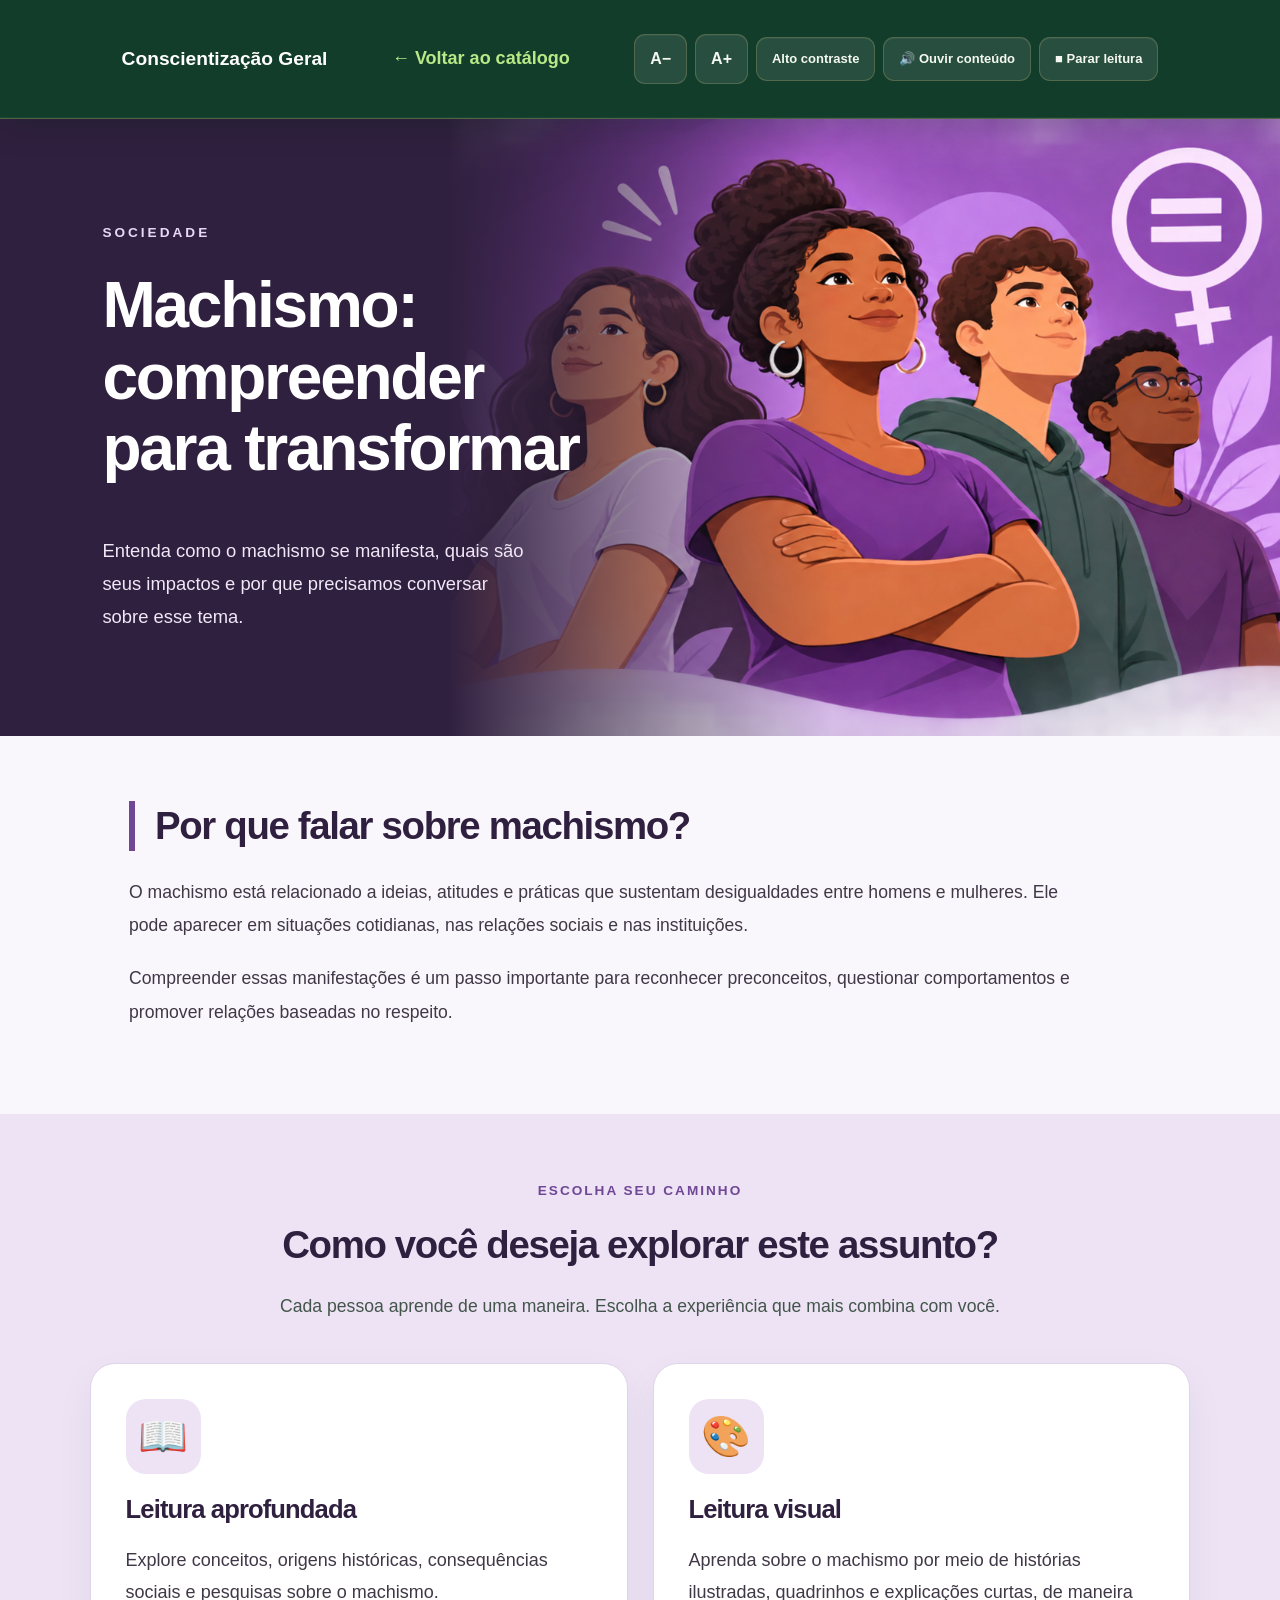
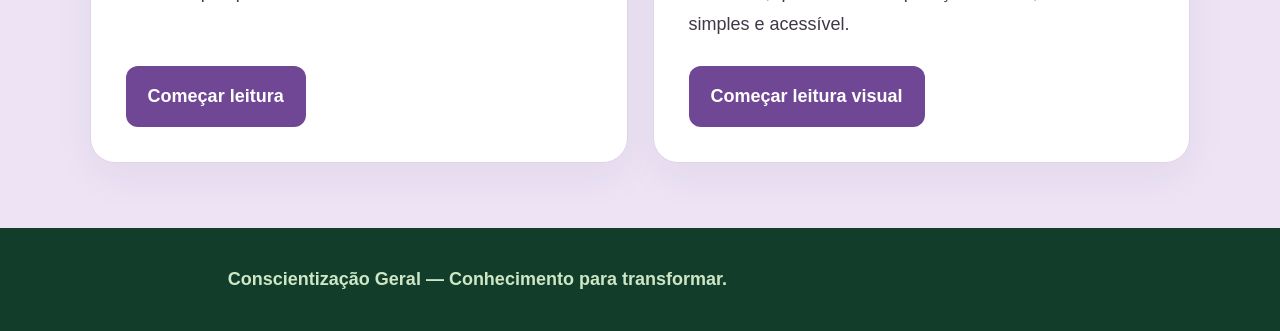
==== commit 29a1ad8d: "Atualizacao Conscientizacao Geral - Machismo e Slam" ====
--- a/assuntos/machismo.html
+++ b/assuntos/machismo.html
@@ -1,466 +1,463 @@
-
-<!DOCTYPE html>
-<html lang="pt-BR">
-
-<head>
-    <meta charset="UTF-8">
-    <meta name="viewport"
-          content="width=device-width, initial-scale=1.0">
-
-    <meta name="description"
-          content="Aprenda sobre o machismo, suas manifestações e seus impactos na sociedade.">
-
-    <title>Machismo | Conscientização Geral</title>
-
-    <link rel="stylesheet" href="../style.css">
-<link rel="stylesheet" href="../statics/css/machismo.css">
-</head>
-
-<body>
-
-    <a href="#conteudo" class="pular-conteudo">
-        Pular para o conteúdo
-    </a>
-
-    <header class="cabecalho-assunto">
-
-        <nav aria-label="Navegação principal">
-
-            <a href="../index.html" class="logo-assunto">
-                Conscientização Geral
-            </a>
-
-            <a href="../index.html#explorar"
-               class="voltar-portal">
-                ← Voltar ao catálogo
-            </a>
-
-        </nav>
-
-    </header>
-
-    <main id="conteudo">
-
-        <section class="apresentacao-assunto"
-                 aria-labelledby="titulo-assunto">
-
-            <p class="categoria-assunto">
-                SOCIEDADE
-            </p>
-
-            <h1 id="titulo-assunto">
-                Machismo: compreender para transformar
-            </h1>
-
-            <p class="descricao-assunto">
-                Entenda como o machismo se manifesta,
-                quais são seus impactos e por que
-                precisamos conversar sobre esse tema.
-            </p>
-
-        </section>
-
-        <section class="introducao-assunto"
-                 aria-labelledby="introducao-titulo">
-
-            <h2 id="introducao-titulo">
-                Por que falar sobre machismo?
-            </h2>
-
-            <p>
-                O machismo está relacionado a ideias,
-                atitudes e práticas que sustentam
-                desigualdades entre homens e mulheres.
-                Ele pode aparecer em situações cotidianas,
-                nas relações sociais e nas instituições.
-            </p>
-
-            <p>
-                Compreender essas manifestações é um
-                passo importante para reconhecer
-                preconceitos, questionar comportamentos
-                e promover relações baseadas no respeito.
-            </p>
-
-        </section>
-
-<section class="modalidades-machismo"
-         aria-labelledby="titulo-modalidades">
-
-    <div class="modalidades-cabecalho">
-
-        <span class="modalidades-etiqueta">
-            ESCOLHA SEU CAMINHO
-        </span>
-
-        <h2 id="titulo-modalidades">
-            Como você deseja explorar este assunto?
-        </h2>
-
-        <p>
-            Cada pessoa aprende de uma maneira.
-            Escolha a experiência que mais combina com você.
-        </p>
-
-    </div>
-
-    
-<div class="modalidades-grid">
-
-    <!-- CARTÃO 1 -->
-
-    <article class="modalidade-card">
-
-        <span class="modalidade-icone"
-              aria-hidden="true">📖</span>
-
-        <h3>Leitura aprofundada</h3>
-
-        <p>
-            Explore conceitos, origens históricas,
-            consequências sociais e pesquisas
-            sobre o machismo.
-        </p>
-
-        <button type="button"
-                id="abrirLeituraMachismo"
-                class="botao-modalidade">
-            Começar leitura
-        </button>
-
-    </article>
-
-    <!-- CARTÃO 2 -->
-
-    <article class="modalidade-card">
-
-        <span class="modalidade-icone"
-              aria-hidden="true">💬</span>
-
-        <h3>Aprendizagem interativa</h3>
-
-        <p>
-            Analise situações do cotidiano,
-            reflita sobre comportamentos e
-            participe de atividades educativas.
-        </p>
-
-        <span class="modalidade-status">
-            Em desenvolvimento
-        </span>
-
-    </article>
-
-</div>
-
-</section>
-
-<!-- LEITURA COMPLETA SOBRE MACHISMO -->
-
-<section id="leituraAprofundada"
-         class="leitura-machismo"
-         aria-labelledby="titulo-leitura"
-         hidden>
-
-    <div class="leitura-container">
-
-        <div class="leitura-topo">
-
-            <span class="leitura-etiqueta">
-                SOCIEDADE · LEITURA COMPLETA
-            </span>
-
-            <h2 id="titulo-leitura">
-                Compreendendo o machismo
-            </h2>
-
-            <p class="leitura-descricao">
-                Explore os conceitos, as origens e
-                as manifestações do machismo na sociedade.
-            </p>
-
-        </div>
-
-        <!-- GUIA DE LEITURA -->
-
-        <nav class="indice-machismo"
-             aria-label="Índice da leitura completa">
-
-            <div class="indice-cabecalho">
-
-                <span class="indice-etiqueta">
-                    GUIA DE LEITURA
-                </span>
-
-                <h3>Neste conteúdo</h3>
-
-                <p>
-                    Explore os temas no seu próprio ritmo.
-                </p>
-
-            </div>
-
-           <ol class="indice-lista">
-    <li><a href="#conceito-machismo">O que é machismo?</a></li>
-    <li><a href="#cotidiano-machismo">Machismo no cotidiano</a></li>
-    <li><a href="#dados-machismo">Machismo em números</a></li>
-    <li><a href="#impactos-machismo">Por que falar sobre isso?</a></li>
-    <li><a href="#combate-machismo">Como combater o machismo?</a></li>
-    <li><a href="#apoio-machismo">Onde buscar ajuda?</a></li>
-    <li><a href="#reflexao-machismo">Reflexão final</a></li>
-    <li><a href="#fontes-machismo">Fontes e referências</a></li>
-</ol>
-
-        </nav>
-
-        <!-- CONTEÚDO EDUCATIVO -->
-
-        
-<article class="leitura-artigo">
-
-    <h3 id="conceito-machismo">O que é machismo?</h3>
-
-    <p>
-        O machismo é um conjunto de ideias, atitudes e
-        comportamentos que atribuem aos homens uma posição
-        de superioridade em relação às mulheres. Está
-        associado à desigualdade de gênero e pode
-        influenciar a maneira como as pessoas são tratadas
-        na família, na escola, no trabalho e na sociedade.
-    </p>
-
-    <p>
-        Ao longo da história, diferentes sociedades
-        estabeleceram expectativas sobre como homens e
-        mulheres deveriam se comportar. Algumas dessas
-        expectativas limitaram a liberdade feminina,
-        restringindo oportunidades de estudo, trabalho,
-        participação política e autonomia pessoal.
-    </p>
-
-    <p>
-        Embora muitas conquistas tenham ampliado os
-        direitos das mulheres, práticas discriminatórias
-        ainda estão presentes no cotidiano.
-    </p>
-
-    <h3 id="cotidiano-machismo">Machismo no cotidiano</h3>
-
-    <p>
-        O machismo nem sempre aparece de maneira explícita.
-        Também pode estar presente em comentários,
-        brincadeiras, julgamentos e comportamentos que
-        reforçam desigualdades.
-    </p>
-
-    <h4>Na família</h4>
-    <p>
-        Quando as tarefas domésticas e os cuidados com os
-        filhos são considerados responsabilidades exclusivas
-        das mulheres, mesmo quando todos os integrantes
-        da família poderiam compartilhar essas atividades.
-    </p>
-
-    <h4>No trabalho</h4>
-    <p>
-        Quando mulheres enfrentam preconceitos sobre suas
-        capacidades profissionais, dificuldades de promoção
-        ou discriminação salarial por causa do gênero.
-    </p>
-
-    <h4>Na escola</h4>
-    <p>
-        Quando meninas são desencorajadas a participar de
-        atividades científicas, esportivas ou tecnológicas
-        por causa de estereótipos de gênero.
-    </p>
-
-    <h4>Nos relacionamentos</h4>
-    <p>
-        Quando uma pessoa tenta controlar as roupas,
-        amizades, decisões ou a liberdade de sua parceira.
-        Comportamentos controladores não devem ser
-        confundidos com demonstrações de amor.
-    </p>
-
-    <h3 id="dados-machismo">Machismo em números</h3>
-
-    <p>
-        Indicadores nacionais ajudam a compreender a
-        dimensão da violência contra mulheres e das
-        desigualdades de gênero no Brasil.
-    </p>
-
-    <div class="machismo-estatisticas">
-
-        <div class="machismo-dado">
-            <strong>1.571</strong>
-            <h4>Feminicídios em 2025</h4>
-            <p>
-                Mulheres vítimas de feminicídio no Brasil,
-                aproximadamente 4,3 por dia.
-            </p>
-            <small>Fonte: FBSP, 20º Anuário, 2026.</small>
-        </div>
-
-        <div class="machismo-dado">
-            <strong>4.189</strong>
-            <h4>Tentativas de feminicídio em 2025</h4>
-            <p>
-                Mulheres sobreviventes de tentativas
-                registradas, aumento de 5,9% em relação
-                a 2024.
-            </p>
-            <small>Fonte: FBSP, 20º Anuário, 2026.</small>
-        </div>
-
-        <div class="machismo-dado">
-            <strong>21,3%</strong>
-            <h4>Desigualdade de remuneração</h4>
-            <p>
-                Diferença média de remuneração entre
-                mulheres e homens nas empresas privadas
-                analisadas com 100 ou mais empregados.
-            </p>
-            <small>Fonte: MTE, 5º Relatório, 2026.</small>
-        </div>
-
-    </div>
-
-    <p>
-        Os indicadores possuem metodologias e períodos de
-        referência próprios. Eles não significam que todos
-        os episódios tenham uma única causa, mas ajudam
-        a compreender a extensão da violência de gênero
-        e das desigualdades existentes.
-    </p>
-
-    <h3 id="impactos-machismo">Por que falar sobre isso?</h3>
-
-    <p>
-        A desigualdade de gênero pode afetar a segurança
-        das mulheres, sua independência financeira,
-        suas relações pessoais e sua participação nas
-        decisões da sociedade.
-    </p>
-
-    <p>
-        Promover a igualdade não significa colocar mulheres
-        acima dos homens. Significa reconhecer que todas
-        as pessoas devem ter seus direitos respeitados e
-        oportunidades justas, independentemente do gênero.
-    </p>
-
-    <h3 id="combate-machismo">Como combater o machismo?</h3>
-
-    <p>
-        O enfrentamento do machismo começa pela educação
-        e pela reflexão sobre comportamentos cotidianos.
-        Compartilhar responsabilidades domésticas,
-        respeitar decisões individuais, questionar
-        comentários discriminatórios e incentivar
-        oportunidades iguais são atitudes importantes.
-    </p>
-
-    <p>
-        Escolas, famílias, empresas e instituições públicas
-        também desempenham um papel fundamental na
-        prevenção da violência, no combate à discriminação
-        e na proteção dos direitos.
-    </p>
-
-    <h3 id="apoio-machismo">Onde buscar ajuda?</h3>
-
-    <p>
-        Pessoas que vivenciam ou presenciam situações de
-        violência contra mulheres podem procurar serviços
-        de proteção e orientação.
-    </p>
-
-    <p>
-        <strong>Ligue 180:</strong> Central de Atendimento
-        à Mulher, que oferece informações, orientações
-        e encaminhamento de denúncias.
-    </p>
-
-    <p>
-        <strong>Polícia Militar — 190:</strong> para
-        situações de emergência que exigem atendimento
-        policial imediato.
-    </p>
-
-    <h3 id="reflexao-machismo">Uma reflexão final</h3>
-
-    <p>
-        Combater o machismo não é apenas evitar atitudes
-        violentas. É reconhecer preconceitos, questionar
-        desigualdades e contribuir para uma sociedade em
-        que mulheres possam estudar, trabalhar, participar
-        e fazer suas escolhas com liberdade e segurança.
-    </p>
-
-    <p>
-        A conscientização é um passo importante para
-        transformar comportamentos e construir relações
-        baseadas no respeito.
-    </p>
-
-    <h3 id="fontes-machismo">Fontes e referências</h3>
-
-    <p>
-        Os dados apresentados foram reunidos a partir
-        de publicações de instituições brasileiras
-        de pesquisa e órgãos públicos.
-    </p>
-
-    <ul class="machismo-fontes">
-        <li>
-            <a href="https://publicacoes.forumseguranca.org.br/handle/fbsp/305"
-               target="_blank" rel="noopener noreferrer">
-                Fórum Brasileiro de Segurança Pública —
-                20º Anuário, 2026
-            </a>
-        </li>
-
-        <li>
-            <a href="https://www.gov.br/mulheres/pt-br/acesso-a-informacao/acoes-e-programas/plano-nacional-de-igualdade-salarial-e-laboral/relatorio-de-transparencia-salarial"
-               target="_blank" rel="noopener noreferrer">
-                Ministério das Mulheres —
-                Relatórios de Transparência Salarial
-            </a>
-        </li>
-    </ul>
-
-    <p>
-        <small>
-            Conteúdo educativo em desenvolvimento.
-            Os dados estatísticos referem-se aos períodos
-            indicados em cada levantamento.
-        </small>
-    </p>
-
-</article>
-
-
-        <a href="#titulo-modalidades"
-           class="voltar-modalidades">
-            ← Voltar às modalidades
-        </a>
-
-    </div>
-
-</section>
-
-    </main>
-
-    <footer class="rodape-assunto">
-
-        <p>
-            Conscientização Geral —
-            Conhecimento para transformar.
-        </p>
-
-    </footer>
-<script src="../statics/js/machismo.js" defer></script>
-</body>
-</html>
+<!doctype html>
+<html lang="pt-BR">
+  <head>
+    <meta charset="UTF-8" />
+    <meta name="viewport" content="width=device-width, initial-scale=1.0" />
+
+    <meta
+      name="description"
+      content="Aprenda sobre o machismo, suas manifestações e seus impactos na sociedade."
+    />
+
+    <title>Machismo | Conscientização Geral</title>
+
+    <link rel="stylesheet" href="../style.css" />
+    <link rel="stylesheet" href="../statics/css/machismo.css" />
+    <link rel="stylesheet" href="../statics/css/machismo-visual.css" />
+    <link rel="stylesheet" href="../statics/css/acessibilidade.css" />
+  </head>
+
+  <body>
+    <a href="#conteudo" class="pular-conteudo"> Pular para o conteúdo </a>
+
+    <header class="cabecalho-assunto">
+      <nav aria-label="Navegação principal">
+        <a href="../index.html" class="logo-assunto"> Conscientização Geral </a>
+
+        <a href="../index.html#explorar" class="voltar-portal">
+          ← Voltar ao catálogo
+        </a>
+        <div
+          class="acessibilidade"
+          role="group"
+          aria-label="Recursos de acessibilidade"
+        >
+          <button
+            type="button"
+            id="diminuirFonte"
+            aria-label="Diminuir tamanho do texto"
+          >
+            A−
+          </button>
+
+          <button
+            type="button"
+            id="aumentarFonte"
+            aria-label="Aumentar tamanho do texto"
+          >
+            A+
+          </button>
+
+          <button type="button" id="contraste" aria-pressed="false">
+            Alto contraste
+          </button>
+
+          <button type="button" id="ouvirPagina">🔊 Ouvir conteúdo</button>
+
+          <button type="button" id="pararLeitura">■ Parar leitura</button>
+        </div>
+      </nav>
+    </header>
+
+    <main id="conteudo">
+      <section class="apresentacao-assunto" aria-labelledby="titulo-assunto">
+        <p class="categoria-assunto">SOCIEDADE</p>
+
+        <h1 id="titulo-assunto">Machismo: compreender para transformar</h1>
+
+        <p class="descricao-assunto">
+          Entenda como o machismo se manifesta, quais são seus impactos e por
+          que precisamos conversar sobre esse tema.
+        </p>
+      </section>
+
+      <section class="introducao-assunto" aria-labelledby="introducao-titulo">
+        <h2 id="introducao-titulo">Por que falar sobre machismo?</h2>
+
+        <p>
+          O machismo está relacionado a ideias, atitudes e práticas que
+          sustentam desigualdades entre homens e mulheres. Ele pode aparecer em
+          situações cotidianas, nas relações sociais e nas instituições.
+        </p>
+
+        <p>
+          Compreender essas manifestações é um passo importante para reconhecer
+          preconceitos, questionar comportamentos e promover relações baseadas
+          no respeito.
+        </p>
+      </section>
+
+      <section
+        class="modalidades-machismo"
+        aria-labelledby="titulo-modalidades"
+      >
+        <div class="modalidades-cabecalho">
+          <span class="modalidades-etiqueta"> ESCOLHA SEU CAMINHO </span>
+
+          <h2 id="titulo-modalidades">
+            Como você deseja explorar este assunto?
+          </h2>
+
+          <p>
+            Cada pessoa aprende de uma maneira. Escolha a experiência que mais
+            combina com você.
+          </p>
+        </div>
+
+        <div class="modalidades-grid">
+          <!-- CARTÃO 1 -->
+
+          <article class="modalidade-card">
+            <span class="modalidade-icone" aria-hidden="true">📖</span>
+
+            <h3>Leitura aprofundada</h3>
+
+            <p>
+              Explore conceitos, origens históricas, consequências sociais e
+              pesquisas sobre o machismo.
+            </p>
+
+            <button
+              type="button"
+              id="abrirLeituraMachismo"
+              class="botao-modalidade"
+            >
+              Começar leitura
+            </button>
+          </article>
+
+          <!-- CARTÃO 2 -->
+
+          <article class="modalidade-card">
+            <span class="modalidade-icone" aria-hidden="true">🎨</span>
+
+            <h3>Leitura visual</h3>
+
+            <p>
+              Aprenda sobre o machismo por meio de histórias ilustradas,
+              quadrinhos e explicações curtas, de maneira simples e acessível.
+            </p>
+            <button
+              type="button"
+              id="abrirVisualMachismo"
+              class="botao-modalidade"
+            >
+              Começar leitura visual
+            </button>
+          </article>
+        </div>
+      </section>
+
+      <!-- LEITURA COMPLETA SOBRE MACHISMO -->
+
+      <section
+        id="leituraAprofundada"
+        class="leitura-machismo"
+        aria-labelledby="titulo-leitura"
+        hidden
+      >
+        <div class="leitura-container">
+          <div class="leitura-topo">
+            <span class="leitura-etiqueta"> SOCIEDADE · LEITURA COMPLETA </span>
+
+            <h2 id="titulo-leitura">Compreendendo o machismo</h2>
+
+            <p class="leitura-descricao">
+              Explore os conceitos, as origens e as manifestações do machismo na
+              sociedade.
+            </p>
+          </div>
+
+          <!-- GUIA DE LEITURA -->
+
+          <nav class="indice-machismo" aria-label="Índice da leitura completa">
+            <div class="indice-cabecalho">
+              <span class="indice-etiqueta"> GUIA DE LEITURA </span>
+
+              <h3>Neste conteúdo</h3>
+
+              <p>Explore os temas no seu próprio ritmo.</p>
+            </div>
+
+            <ol class="indice-lista">
+              <li><a href="#conceito-machismo">O que é machismo?</a></li>
+              <li><a href="#cotidiano-machismo">Machismo no cotidiano</a></li>
+              <li><a href="#dados-machismo">Machismo em números</a></li>
+              <li>
+                <a href="#impactos-machismo">Por que falar sobre isso?</a>
+              </li>
+              <li><a href="#combate-machismo">Como combater o machismo?</a></li>
+              <li><a href="#apoio-machismo">Onde buscar ajuda?</a></li>
+              <li><a href="#reflexao-machismo">Reflexão final</a></li>
+              <li><a href="#fontes-machismo">Fontes e referências</a></li>
+            </ol>
+          </nav>
+
+          <!-- CONTEÚDO EDUCATIVO -->
+
+          <article class="leitura-artigo">
+            <h3 id="conceito-machismo">O que é machismo?</h3>
+
+            <p>
+              O machismo é um conjunto de ideias, atitudes e comportamentos que
+              atribuem aos homens uma posição de superioridade em relação às
+              mulheres. Está associado à desigualdade de gênero e pode
+              influenciar a maneira como as pessoas são tratadas na família, na
+              escola, no trabalho e na sociedade.
+            </p>
+
+            <p>
+              Ao longo da história, diferentes sociedades estabeleceram
+              expectativas sobre como homens e mulheres deveriam se comportar.
+              Algumas dessas expectativas limitaram a liberdade feminina,
+              restringindo oportunidades de estudo, trabalho, participação
+              política e autonomia pessoal.
+            </p>
+
+            <p>
+              Embora muitas conquistas tenham ampliado os direitos das mulheres,
+              práticas discriminatórias ainda estão presentes no cotidiano.
+            </p>
+
+            <h3 id="cotidiano-machismo">Machismo no cotidiano</h3>
+
+            <p>
+              O machismo nem sempre aparece de maneira explícita. Também pode
+              estar presente em comentários, brincadeiras, julgamentos e
+              comportamentos que reforçam desigualdades.
+            </p>
+
+            <h4>Na família</h4>
+            <p>
+              Quando as tarefas domésticas e os cuidados com os filhos são
+              considerados responsabilidades exclusivas das mulheres, mesmo
+              quando todos os integrantes da família poderiam compartilhar essas
+              atividades.
+            </p>
+
+            <h4>No trabalho</h4>
+            <p>
+              Quando mulheres enfrentam preconceitos sobre suas capacidades
+              profissionais, dificuldades de promoção ou discriminação salarial
+              por causa do gênero.
+            </p>
+
+            <h4>Na escola</h4>
+            <p>
+              Quando meninas são desencorajadas a participar de atividades
+              científicas, esportivas ou tecnológicas por causa de estereótipos
+              de gênero.
+            </p>
+
+            <h4>Nos relacionamentos</h4>
+            <p>
+              Quando uma pessoa tenta controlar as roupas, amizades, decisões ou
+              a liberdade de sua parceira. Comportamentos controladores não
+              devem ser confundidos com demonstrações de amor.
+            </p>
+
+            <h3 id="dados-machismo">Machismo em números</h3>
+
+            <p>
+              Indicadores nacionais ajudam a compreender a dimensão da violência
+              contra mulheres e das desigualdades de gênero no Brasil.
+            </p>
+
+            <div class="machismo-estatisticas">
+              <div class="machismo-dado">
+                <strong>1.571</strong>
+                <h4>Feminicídios em 2025</h4>
+                <p>
+                  Mulheres vítimas de feminicídio no Brasil, aproximadamente 4,3
+                  por dia.
+                </p>
+                <small>Fonte: FBSP, 20º Anuário, 2026.</small>
+              </div>
+
+              <div class="machismo-dado">
+                <strong>4.189</strong>
+                <h4>Tentativas de feminicídio em 2025</h4>
+                <p>
+                  Mulheres sobreviventes de tentativas registradas, aumento de
+                  5,9% em relação a 2024.
+                </p>
+                <small>Fonte: FBSP, 20º Anuário, 2026.</small>
+              </div>
+
+              <div class="machismo-dado">
+                <strong>21,3%</strong>
+                <h4>Desigualdade de remuneração</h4>
+                <p>
+                  Diferença média de remuneração entre mulheres e homens nas
+                  empresas privadas analisadas com 100 ou mais empregados.
+                </p>
+                <small>Fonte: MTE, 5º Relatório, 2026.</small>
+              </div>
+            </div>
+
+            <p>
+              Os indicadores possuem metodologias e períodos de referência
+              próprios. Eles não significam que todos os episódios tenham uma
+              única causa, mas ajudam a compreender a extensão da violência de
+              gênero e das desigualdades existentes.
+            </p>
+
+            <h3 id="impactos-machismo">Por que falar sobre isso?</h3>
+
+            <p>
+              A desigualdade de gênero pode afetar a segurança das mulheres, sua
+              independência financeira, suas relações pessoais e sua
+              participação nas decisões da sociedade.
+            </p>
+
+            <p>
+              Promover a igualdade não significa colocar mulheres acima dos
+              homens. Significa reconhecer que todas as pessoas devem ter seus
+              direitos respeitados e oportunidades justas, independentemente do
+              gênero.
+            </p>
+
+            <h3 id="combate-machismo">Como combater o machismo?</h3>
+
+            <p>
+              O enfrentamento do machismo começa pela educação e pela reflexão
+              sobre comportamentos cotidianos. Compartilhar responsabilidades
+              domésticas, respeitar decisões individuais, questionar comentários
+              discriminatórios e incentivar oportunidades iguais são atitudes
+              importantes.
+            </p>
+
+            <p>
+              Escolas, famílias, empresas e instituições públicas também
+              desempenham um papel fundamental na prevenção da violência, no
+              combate à discriminação e na proteção dos direitos.
+            </p>
+
+            <h3 id="apoio-machismo">Onde buscar ajuda?</h3>
+
+            <p>
+              Pessoas que vivenciam ou presenciam situações de violência contra
+              mulheres podem procurar serviços de proteção e orientação.
+            </p>
+
+            <p>
+              <strong>Ligue 180:</strong> Central de Atendimento à Mulher, que
+              oferece informações, orientações e encaminhamento de denúncias.
+            </p>
+
+            <p>
+              <strong>Polícia Militar — 190:</strong> para situações de
+              emergência que exigem atendimento policial imediato.
+            </p>
+
+            <h3 id="reflexao-machismo">Uma reflexão final</h3>
+
+            <p>
+              Combater o machismo não é apenas evitar atitudes violentas. É
+              reconhecer preconceitos, questionar desigualdades e contribuir
+              para uma sociedade em que mulheres possam estudar, trabalhar,
+              participar e fazer suas escolhas com liberdade e segurança.
+            </p>
+
+            <p>
+              A conscientização é um passo importante para transformar
+              comportamentos e construir relações baseadas no respeito.
+            </p>
+
+            <h3 id="fontes-machismo">Fontes e referências</h3>
+
+            <p>
+              Os dados apresentados foram reunidos a partir de publicações de
+              instituições brasileiras de pesquisa e órgãos públicos.
+            </p>
+
+            <ul class="machismo-fontes">
+              <li>
+                <a
+                  href="https://publicacoes.forumseguranca.org.br/handle/fbsp/305"
+                  target="_blank"
+                  rel="noopener noreferrer"
+                >
+                  Fórum Brasileiro de Segurança Pública — 20º Anuário, 2026
+                </a>
+              </li>
+
+              <li>
+                <a
+                  href="https://www.gov.br/mulheres/pt-br/acesso-a-informacao/acoes-e-programas/plano-nacional-de-igualdade-salarial-e-laboral/relatorio-de-transparencia-salarial"
+                  target="_blank"
+                  rel="noopener noreferrer"
+                >
+                  Ministério das Mulheres — Relatórios de Transparência Salarial
+                </a>
+              </li>
+            </ul>
+
+            <p>
+              <small>
+                Conteúdo educativo em desenvolvimento. Os dados estatísticos
+                referem-se aos períodos indicados em cada levantamento.
+              </small>
+            </p>
+          </article>
+
+          <a href="#titulo-modalidades" class="voltar-modalidades">
+            ← Voltar às modalidades
+          </a>
+        </div>
+      </section>
+
+      <section
+        id="leituraVisualMachismo"
+        class="visual-machismo"
+        aria-labelledby="visualTitulo"
+        hidden
+      >
+        <div class="visual-container">
+          <span class="visual-etiqueta">SOCIEDADE · LEITURA VISUAL</span>
+          <h2 id="visualTitulo">Histórias para ver e entender</h2>
+          <p class="visual-introducao">
+            Cinco histórias curtas sobre respeito e igualdade. Veja os desenhos,
+            leia poucas palavras ou ouça a história.
+          </p>
+          <nav
+            class="visual-menu"
+            aria-label="Escolha uma história"
+            id="visualMenu"
+          ></nav>
+          <div class="visual-painel" id="visualPainel" aria-live="off">
+            <div class="visual-progresso" id="visualProgresso"></div>
+            <h3 id="visualHistoriaTitulo"></h3>
+            <div class="visual-quadro" id="visualQuadro">
+              <div class="visual-cenario" id="visualCenario" role="img"></div>
+              <div class="visual-fala" id="visualFala"></div>
+              <p class="visual-legenda" id="visualLegenda"></p>
+            </div>
+            <div class="visual-controles">
+              <button type="button" id="visualAnterior">← Voltar cena</button>
+              <button type="button" id="visualOuvir">🔊 Ouvir cena</button>
+              <button type="button" id="visualParar">■ Parar áudio</button>
+              <button type="button" id="visualProximo">Próxima cena →</button>
+            </div>
+            <p class="visual-ajuda">
+              Use os botões para avançar no seu ritmo. O áudio é opcional.
+            </p>
+          </div>
+          <button
+            type="button"
+            id="visualVoltarModalidades"
+            class="visual-retornar"
+          >
+            ← Voltar às modalidades
+          </button>
+        </div>
+      </section>
+    </main>
+
+    <footer class="rodape-assunto">
+      <p>Conscientização Geral — Conhecimento para transformar.</p>
+    </footer>
+    <script src="../statics/js/machismo.js" defer></script>
+    <script src="../statics/js/acessibilidade.js" defer></script>
+  </body>
+</html>
--- a/style.css
+++ b/style.css
@@ -7044,4 +7044,124 @@
     border-radius: 50%;
     background: transparent !important;
     color: #ffffff !important;
-}+}
+
+/* ==========================================================
+   CENTRAL DE EXPLORAÇÃO — VERSÃO 2
+   Redesign concentrado no catálogo. Sem alterar o HTML/JS.
+========================================================== */
+#inicio .explorar-ferramentas {
+    overflow: hidden;
+    max-width: 1060px;
+    padding: clamp(30px, 5vw, 64px);
+    background: radial-gradient(circle at 92% 5%, rgba(184,233,134,.19), transparent 32%),
+                radial-gradient(circle at 2% 95%, rgba(78,156,103,.2), transparent 37%),
+                linear-gradient(135deg, #103b2b, #0a241b 85%);
+    border: 1px solid rgba(184,233,134,.28);
+    border-radius: 34px;
+    box-shadow: 0 30px 75px rgba(12,48,31,.22);
+}
+#inicio .explorar-ferramentas::before {
+    top: 0; left: 0; right: 0;
+    height: 5px;
+    background: linear-gradient(90deg, #b8e986, #4db477, #d9c17c);
+}
+#inicio .explorar-ferramentas::after {
+    content: 'Cada descoberta começa com a sua curiosidade.';
+    display: block;
+    margin-top: 30px;
+    padding-top: 22px;
+    border-top: 1px solid rgba(255,255,255,.18);
+    color: #d6e9dc;
+    font-size: .88rem;
+    line-height: 1.6;
+    text-align: center;
+}
+#inicio .busca-rotulo {
+    max-width: 700px;
+    margin: 0 auto 26px;
+    color: #b8e986;
+    text-align: center;
+    font-size: clamp(.82rem, 1.5vw, 1rem);
+    letter-spacing: .19em;
+}
+#inicio .busca-rotulo::after {
+    content: 'O que desperta sua curiosidade?';
+    display: block;
+    margin: 15px 0 0;
+    color: #fff;
+    font-size: clamp(1.55rem, 3.4vw, 2.7rem);
+    line-height: 1.18;
+    letter-spacing: -.035em;
+    font-weight: 750;
+    text-transform: none;
+}
+#inicio .busca-campo {
+    max-width: 820px;
+    margin: 0 auto 30px;
+}
+#inicio .busca-assuntos {
+    min-height: 76px;
+    padding: 18px 24px 18px 70px;
+    border: 2px solid transparent;
+    border-radius: 21px;
+    background: #fff;
+    color: #173b2b;
+    box-shadow: 0 15px 36px rgba(0,0,0,.19);
+    font-size: clamp(.92rem, 1.5vw, 1.08rem);
+}
+#inicio .busca-assuntos:focus {
+    border-color: #b8e986;
+    outline: 3px solid rgba(184,233,134,.36);
+    outline-offset: 3px;
+}
+#inicio .busca-icone { left: 26px; color: #24754a; }
+#inicio .filtros-assuntos { gap: 11px; }
+#inicio .filtros-assuntos::before {
+    content: 'EXPLORE POR CATEGORIA';
+    display: block;
+    flex-basis: 100%;
+    margin-bottom: 7px;
+    color: #d5e8d9;
+    font-size: .73rem;
+    font-weight: 800;
+    letter-spacing: .16em;
+    text-align: center;
+}
+#inicio .filtros-assuntos .filtro-assunto {
+    background: rgba(255,255,255,.075);
+    color: #f4fff6;
+    border: 1px solid rgba(255,255,255,.3);
+    border-radius: 999px;
+    padding: 12px 22px;
+    min-height: 47px;
+    box-shadow: none;
+}
+#inicio .filtros-assuntos .filtro-assunto:hover {
+    background: rgba(184,233,134,.17);
+    color: #fff;
+    border-color: #b8e986;
+}
+#inicio .filtros-assuntos .filtro-assunto.ativo {
+    background: #b8e986;
+    color: #123d2b;
+    border-color: #b8e986;
+    box-shadow: 0 7px 22px rgba(184,233,134,.2);
+}
+#inicio .filtros-assuntos .filtro-assunto:focus-visible {
+    outline: 3px solid #fff;
+    outline-offset: 3px;
+}
+@media (max-width: 600px) {
+    #inicio .explorar-ferramentas { padding: 32px 18px; border-radius: 24px; }
+    #inicio .busca-rotulo { letter-spacing: .1em; }
+    #inicio .busca-rotulo::after { margin-top: 13px; }
+    #inicio .busca-assuntos { min-height: 66px; padding-left: 54px; }
+    #inicio .busca-icone { left: 17px; }
+    #inicio .filtros-assuntos { justify-content: center; }
+    #inicio .filtros-assuntos .filtro-assunto { padding: 10px 15px; }
+}
+body.alto-contraste #inicio .explorar-ferramentas::after,
+body.alto-contraste #inicio .filtros-assuntos::before,
+body.alto-contraste #inicio .busca-rotulo::after { color: #fff !important; }
+body.alto-contraste #inicio .explorar-ferramentas::after { border-color: #fff; }
--- a/statics/css/machismo.css
+++ b/statics/css/machismo.css
@@ -1,4 +1,3 @@
-
 /* =========================================
    CONSCIENTIZAÇÃO GERAL
    ASSUNTO: MACHISMO
@@ -7,10 +6,10 @@
 /* CONFIGURAÇÕES DA PÁGINA */
 
 body {
-    min-height: 100vh;
-    display: flex;
-    flex-direction: column;
-    background: #F5F7F1;
+  min-height: 100vh;
+  display: flex;
+  flex-direction: column;
+  background: #f5f7f1;
 }
 
 /* =========================================
@@ -18,38 +17,38 @@
 ========================================= */
 
 .cabecalho-assunto {
-    background: #123D2B;
-    padding: 22px 8%;
+  background: #123d2b;
+  padding: 22px 8%;
 }
 
 .cabecalho-assunto nav {
-    display: flex;
-    justify-content: space-between;
-    align-items: center;
-    gap: 20px;
-    flex-wrap: wrap;
+  display: flex;
+  justify-content: space-between;
+  align-items: center;
+  gap: 20px;
+  flex-wrap: wrap;
 }
 
 .logo-assunto {
-    color: #FFFFFF;
-    font-size: 1.3rem;
-    font-weight: 700;
-    text-decoration: none;
+  color: #ffffff;
+  font-size: 1.3rem;
+  font-weight: 700;
+  text-decoration: none;
 }
 
 .logo-assunto:hover {
-    color: #B8E986;
+  color: #b8e986;
 }
 
 .voltar-portal {
-    color: #B8E986;
-    text-decoration: none;
-    font-weight: 600;
-    transition: color 0.3s ease;
+  color: #b8e986;
+  text-decoration: none;
+  font-weight: 600;
+  transition: color 0.3s ease;
 }
 
 .voltar-portal:hover {
-    color: #FFFFFF;
+  color: #ffffff;
 }
 
 /* =========================================
@@ -57,8 +56,8 @@
 ========================================= */
 
 main {
-    flex: 1;
-    width: 100%;
+  flex: 1;
+  width: 100%;
 }
 
 /* =========================================
@@ -66,39 +65,35 @@
 ========================================= */
 
 .apresentacao-assunto {
-    padding: 110px 10%;
-
-    background: linear-gradient(
-        135deg,
-        #123D2B,
-        #287A4D
-    );
-
-    color: #FFFFFF;
+  padding: 110px 10%;
+
+  background: linear-gradient(135deg, #123d2b, #287a4d);
+
+  color: #ffffff;
 }
 
 .categoria-assunto {
-    color: #B8E986;
-    font-size: 0.9rem;
-    font-weight: 700;
-    letter-spacing: 3px;
-    text-transform: uppercase;
-    margin-bottom: 20px;
+  color: #b8e986;
+  font-size: 0.9rem;
+  font-weight: 700;
+  letter-spacing: 3px;
+  text-transform: uppercase;
+  margin-bottom: 20px;
 }
 
 .apresentacao-assunto h1 {
-    color: #FFFFFF;
-    font-size: clamp(2.3rem, 5vw, 4.5rem);
-    line-height: 1.15;
-    max-width: 900px;
-    margin-bottom: 25px;
+  color: #ffffff;
+  font-size: clamp(2.3rem, 5vw, 4.5rem);
+  line-height: 1.15;
+  max-width: 900px;
+  margin-bottom: 25px;
 }
 
 .descricao-assunto {
-    color: #FFFFFF;
-    font-size: 1.2rem;
-    max-width: 700px;
-    line-height: 1.8;
+  color: #ffffff;
+  font-size: 1.2rem;
+  max-width: 700px;
+  line-height: 1.8;
 }
 
 /* =========================================
@@ -106,24 +101,24 @@
 ========================================= */
 
 .introducao-assunto {
-    width: 100%;
-    max-width: 1200px;
-    margin: 0 auto;
-    padding: 90px 10%;
+  width: 100%;
+  max-width: 1200px;
+  margin: 0 auto;
+  padding: 90px 10%;
 }
 
 .introducao-assunto h2 {
-    color: #123D2B;
-    font-size: clamp(1.8rem, 3vw, 2.6rem);
-    line-height: 1.3;
-    margin-bottom: 30px;
+  color: #123d2b;
+  font-size: clamp(1.8rem, 3vw, 2.6rem);
+  line-height: 1.3;
+  margin-bottom: 30px;
 }
 
 .introducao-assunto p {
-    color: #26352B;
-    font-size: 1.1rem;
-    line-height: 1.9;
-    margin-bottom: 20px;
+  color: #26352b;
+  font-size: 1.1rem;
+  line-height: 1.9;
+  margin-bottom: 20px;
 }
 
 /* =========================================
@@ -131,15 +126,15 @@
 ========================================= */
 
 .rodape-assunto {
-    background: #123D2B;
-    color: #FFFFFF;
-    padding: 35px 8%;
-    text-align: center;
+  background: #123d2b;
+  color: #ffffff;
+  padding: 35px 8%;
+  text-align: center;
 }
 
 .rodape-assunto p {
-    color: #FFFFFF;
-    margin: 0;
+  color: #ffffff;
+  margin: 0;
 }
 
 /* =========================================
@@ -148,9 +143,9 @@
 
 .logo-assunto:focus-visible,
 .voltar-portal:focus-visible {
-    outline: 3px solid #B8E986;
-    outline-offset: 5px;
-    border-radius: 4px;
+  outline: 3px solid #b8e986;
+  outline-offset: 5px;
+  border-radius: 4px;
 }
 
 /* =========================================
@@ -158,44 +153,42 @@
 ========================================= */
 
 @media (max-width: 768px) {
-
-    .cabecalho-assunto {
-        padding: 20px 7%;
-    }
-
-    .cabecalho-assunto nav {
-        align-items: flex-start;
-        flex-direction: column;
-    }
-
-    .apresentacao-assunto {
-        padding: 75px 7%;
-    }
-
-    .descricao-assunto {
-        font-size: 1.05rem;
-    }
-
-    .introducao-assunto {
-        padding: 65px 7%;
-    }
-
-    .introducao-assunto p {
-        font-size: 1rem;
-    }
-
-    .rodape-assunto {
-        padding: 30px 7%;
-    }
+  .cabecalho-assunto {
+    padding: 20px 7%;
+  }
+
+  .cabecalho-assunto nav {
+    align-items: flex-start;
+    flex-direction: column;
+  }
+
+  .apresentacao-assunto {
+    padding: 75px 7%;
+  }
+
+  .descricao-assunto {
+    font-size: 1.05rem;
+  }
+
+  .introducao-assunto {
+    padding: 65px 7%;
+  }
+
+  .introducao-assunto p {
+    font-size: 1rem;
+  }
+
+  .rodape-assunto {
+    padding: 30px 7%;
+  }
 }
 
 /* RESPEITAR PREFERÊNCIAS DE MOVIMENTO */
 
 @media (prefers-reduced-motion: reduce) {
-
-    .voltar-portal {
-        transition: none;
-    }
+  .voltar-portal {
+    transition: none;
+  }
 }
 
 /* =========================================
@@ -203,162 +196,162 @@
 ========================================= */
 
 .modalidades-machismo {
-    padding: 100px 8%;
-    background: #EAF0E8;
+  padding: 100px 8%;
+  background: #eaf0e8;
 }
 
 .modalidades-cabecalho {
-    max-width: 780px;
-    margin: 0 auto 55px;
-    text-align: center;
+  max-width: 780px;
+  margin: 0 auto 55px;
+  text-align: center;
 }
 
 .modalidades-etiqueta {
-    display: block;
-    color: #287A4D;
-    font-size: 0.85rem;
-    font-weight: 700;
-    letter-spacing: 2px;
-    margin-bottom: 18px;
+  display: block;
+  color: #287a4d;
+  font-size: 0.85rem;
+  font-weight: 700;
+  letter-spacing: 2px;
+  margin-bottom: 18px;
 }
 
 .modalidades-cabecalho h2 {
-    color: #123D2B;
-    font-size: clamp(2rem, 4vw, 3rem);
-    line-height: 1.2;
-    margin-bottom: 22px;
+  color: #123d2b;
+  font-size: clamp(2rem, 4vw, 3rem);
+  line-height: 1.2;
+  margin-bottom: 22px;
 }
 
 .modalidades-cabecalho p {
-    color: #43554A;
-    font-size: 1.1rem;
-    line-height: 1.8;
+  color: #43554a;
+  font-size: 1.1rem;
+  line-height: 1.8;
 }
 
 .modalidades-grid {
-    display: grid;
-    grid-template-columns: repeat(2, minmax(0, 1fr));
-    gap: 28px;
-    max-width: 1100px;
-    margin: 0 auto;
-    align-items: stretch;
+  display: grid;
+  grid-template-columns: repeat(2, minmax(0, 1fr));
+  gap: 28px;
+  max-width: 1100px;
+  margin: 0 auto;
+  align-items: stretch;
 }
 
 .modalidade-card {
-    display: flex;
-    flex-direction: column;
-    align-items: flex-start;
-    padding: 45px 38px;
-    background: #FFFFFF;
-    border: 1px solid #D9E5D9;
-    border-radius: 22px;
-    box-shadow: 0 12px 35px rgba(18, 61, 43, 0.07);
-    transition: transform 0.3s ease,
-                box-shadow 0.3s ease;
+  display: flex;
+  flex-direction: column;
+  align-items: flex-start;
+  padding: 45px 38px;
+  background: #ffffff;
+  border: 1px solid #d9e5d9;
+  border-radius: 22px;
+  box-shadow: 0 12px 35px rgba(18, 61, 43, 0.07);
+  transition:
+    transform 0.3s ease,
+    box-shadow 0.3s ease;
 }
 
 .modalidade-card:hover {
-    transform: translateY(-6px);
-    box-shadow: 0 20px 45px rgba(18, 61, 43, 0.12);
+  transform: translateY(-6px);
+  box-shadow: 0 20px 45px rgba(18, 61, 43, 0.12);
 }
 
 .modalidade-icone {
-    display: flex;
-    align-items: center;
-    justify-content: center;
-    width: 75px;
-    height: 75px;
-    background: #EAF5E8;
-    border-radius: 18px;
-    font-size: 2.2rem;
-    margin-bottom: 28px;
+  display: flex;
+  align-items: center;
+  justify-content: center;
+  width: 75px;
+  height: 75px;
+  background: #eaf5e8;
+  border-radius: 18px;
+  font-size: 2.2rem;
+  margin-bottom: 28px;
 }
 
 .modalidade-card h3 {
-    color: #123D2B;
-    font-size: 1.5rem;
-    margin-bottom: 18px;
+  color: #123d2b;
+  font-size: 1.5rem;
+  margin-bottom: 18px;
 }
 
 .modalidade-card p {
-    color: #43554A;
-    line-height: 1.8;
-    margin-bottom: 30px;
+  color: #43554a;
+  line-height: 1.8;
+  margin-bottom: 30px;
 }
 
 .modalidade-status {
-    display: inline-block;
-    margin-top: auto;
-    padding: 10px 18px;
-    background: #EDF2EA;
-    color: #355B43;
-    border-radius: 30px;
-    font-size: 0.9rem;
-    font-weight: 600;
+  display: inline-block;
+  margin-top: auto;
+  padding: 10px 18px;
+  background: #edf2ea;
+  color: #355b43;
+  border-radius: 30px;
+  font-size: 0.9rem;
+  font-weight: 600;
 }
 .modalidade-card {
-    display: flex;
-    flex-direction: column;
-    min-width: 0;
-    height: 100%;
+  display: flex;
+  flex-direction: column;
+  min-width: 0;
+  height: 100%;
 }
 /* TELAS MENORES */
 
 @media (max-width: 768px) {
-
-    .modalidades-machismo {
-        padding: 70px 7%;
-    }
-
-    .modalidades-grid {
-        grid-template-columns: 1fr;
-    }
-
-    .modalidade-card {
-        padding: 32px 25px;
-    }
+  .modalidades-machismo {
+    padding: 70px 7%;
+  }
+
+  .modalidades-grid {
+    grid-template-columns: 1fr;
+  }
+
+  .modalidade-card {
+    padding: 32px 25px;
+  }
 }
 
 /* ACESSIBILIDADE */
 
 @media (prefers-reduced-motion: reduce) {
-    .modalidade-card {
-        transition: none;
-    }
-
-    .modalidade-card:hover {
-        transform: none;
-    }
+  .modalidade-card {
+    transition: none;
+  }
+
+  .modalidade-card:hover {
+    transform: none;
+  }
 }
 .botao-modalidade {
-    margin-top: auto;
-    padding: 14px 24px;
-    background: #287A4D;
-    color: #FFFFFF;
-    border: none;
-    border-radius: 12px;
-    font: inherit;
-    font-weight: 700;
-    cursor: pointer;
-    transition: background 0.2s ease;
+  margin-top: auto;
+  padding: 14px 24px;
+  background: #287a4d;
+  color: #ffffff;
+  border: none;
+  border-radius: 12px;
+  font: inherit;
+  font-weight: 700;
+  cursor: pointer;
+  transition: background 0.2s ease;
 }
 
 .botao-modalidade:hover {
-    background: #123D2B;
+  background: #123d2b;
 }
 
 .botao-modalidade:focus-visible {
-    outline: 3px solid #123D2B;
-    outline-offset: 4px;
+  outline: 3px solid #123d2b;
+  outline-offset: 4px;
 }
 .modalidades-machismo[hidden],
 .leitura-machismo[hidden] {
-    display: none !important;
+  display: none !important;
 }
 @media (max-width: 768px) {
-    .modalidades-grid {
-        grid-template-columns: 1fr;
-    }
+  .modalidades-grid {
+    grid-template-columns: 1fr;
+  }
 }
 
 /* =========================================
@@ -366,259 +359,258 @@
 ========================================= */
 
 .leitura-machismo {
-    background: #FFFFFF;
-    padding: 90px 8%;
+  background: #ffffff;
+  padding: 90px 8%;
 }
 
 .leitura-container {
-    width: 100%;
-    max-width: 1000px;
-    margin: 0 auto;
+  width: 100%;
+  max-width: 1000px;
+  margin: 0 auto;
 }
 
 .leitura-topo {
-    padding-bottom: 40px;
-    margin-bottom: 50px;
-    border-bottom: 1px solid #DCE7DD;
+  padding-bottom: 40px;
+  margin-bottom: 50px;
+  border-bottom: 1px solid #dce7dd;
 }
 
 .leitura-etiqueta {
-    display: block;
-    color: #287A4D;
-    font-size: 0.85rem;
-    font-weight: 700;
-    letter-spacing: 2px;
-    margin-bottom: 20px;
+  display: block;
+  color: #287a4d;
+  font-size: 0.85rem;
+  font-weight: 700;
+  letter-spacing: 2px;
+  margin-bottom: 20px;
 }
 
 .leitura-topo h2 {
-    color: #123D2B;
-    font-size: clamp(2rem, 4vw, 3.5rem);
-    line-height: 1.2;
-    margin-bottom: 20px;
+  color: #123d2b;
+  font-size: clamp(2rem, 4vw, 3.5rem);
+  line-height: 1.2;
+  margin-bottom: 20px;
 }
 
 .leitura-descricao {
-    color: #43554A;
-    font-size: 1.15rem;
-    line-height: 1.8;
-    max-width: 750px;
+  color: #43554a;
+  font-size: 1.15rem;
+  line-height: 1.8;
+  max-width: 750px;
 }
 
 /* GUIA DE LEITURA */
 
 .indice-machismo {
-    background: #F5F8F3;
-    border: 1px solid #DFE9DF;
-    border-radius: 22px;
-    padding: 35px;
-    margin-bottom: 65px;
+  background: #f5f8f3;
+  border: 1px solid #dfe9df;
+  border-radius: 22px;
+  padding: 35px;
+  margin-bottom: 65px;
 }
 
 .indice-cabecalho {
-    margin-bottom: 25px;
+  margin-bottom: 25px;
 }
 
 .indice-etiqueta {
-    display: block;
-    color: #287A4D;
-    font-size: 0.8rem;
-    font-weight: 700;
-    letter-spacing: 2px;
-    margin-bottom: 12px;
+  display: block;
+  color: #287a4d;
+  font-size: 0.8rem;
+  font-weight: 700;
+  letter-spacing: 2px;
+  margin-bottom: 12px;
 }
 
 .indice-cabecalho h3 {
-    color: #123D2B;
-    font-size: 1.8rem;
-    margin-bottom: 10px;
+  color: #123d2b;
+  font-size: 1.8rem;
+  margin-bottom: 10px;
 }
 
 .indice-cabecalho p {
-    color: #53665A;
+  color: #53665a;
 }
 
 .indice-lista {
-    display: grid;
-    grid-template-columns: repeat(2, minmax(0, 1fr));
-    gap: 12px;
-    list-style: none;
-    padding: 0;
-    margin: 0;
-    counter-reset: indice;
+  display: grid;
+  grid-template-columns: repeat(2, minmax(0, 1fr));
+  gap: 12px;
+  list-style: none;
+  padding: 0;
+  margin: 0;
+  counter-reset: indice;
 }
 
 .indice-lista li {
-    counter-increment: indice;
+  counter-increment: indice;
 }
 
 .indice-lista a {
-    display: flex;
-    align-items: center;
-    gap: 12px;
-    min-height: 65px;
-    padding: 16px 20px;
-    background: #FFFFFF;
-    border: 1px solid #E0E9DF;
-    border-radius: 12px;
-    color: #123D2B;
-    font-weight: 600;
-    text-decoration: none;
+  display: flex;
+  align-items: center;
+  gap: 12px;
+  min-height: 65px;
+  padding: 16px 20px;
+  background: #ffffff;
+  border: 1px solid #e0e9df;
+  border-radius: 12px;
+  color: #123d2b;
+  font-weight: 600;
+  text-decoration: none;
 }
 
 .indice-lista a::before {
-    content: counter(indice, decimal-leading-zero);
-    color: #287A4D;
-    font-size: 0.85rem;
-    font-weight: 700;
+  content: counter(indice, decimal-leading-zero);
+  color: #287a4d;
+  font-size: 0.85rem;
+  font-weight: 700;
 }
 
 .indice-lista a:hover {
-    background: #E5F1E2;
+  background: #e5f1e2;
 }
 
 .indice-lista a:focus-visible {
-    outline: 3px solid #287A4D;
-    outline-offset: 3px;
+  outline: 3px solid #287a4d;
+  outline-offset: 3px;
 }
 
 /* TEXTO EDUCATIVO */
 
 .leitura-artigo {
-    max-width: 780px;
-    margin: 0 auto;
+  max-width: 780px;
+  margin: 0 auto;
 }
 
 .leitura-artigo h3 {
-    color: #123D2B;
-    font-size: clamp(1.5rem, 2.5vw, 2rem);
-    line-height: 1.3;
-    margin: 50px 0 22px;
-    scroll-margin-top: 120px;
+  color: #123d2b;
+  font-size: clamp(1.5rem, 2.5vw, 2rem);
+  line-height: 1.3;
+  margin: 50px 0 22px;
+  scroll-margin-top: 120px;
 }
 
 .leitura-artigo p {
-    color: #26352B;
-    font-size: 1.1rem;
-    line-height: 1.95;
-    margin-bottom: 24px;
+  color: #26352b;
+  font-size: 1.1rem;
+  line-height: 1.95;
+  margin-bottom: 24px;
 }
 
 /* VOLTAR ÀS MODALIDADES */
 
 .voltar-modalidades {
-    display: inline-block;
-    margin-top: 60px;
-    padding: 15px 25px;
-    background: #EAF0E8;
-    color: #123D2B;
-    border-radius: 12px;
-    text-decoration: none;
-    font-weight: 700;
+  display: inline-block;
+  margin-top: 60px;
+  padding: 15px 25px;
+  background: #eaf0e8;
+  color: #123d2b;
+  border-radius: 12px;
+  text-decoration: none;
+  font-weight: 700;
 }
 
 .voltar-modalidades:hover {
-    background: #D8E8D5;
+  background: #d8e8d5;
 }
 
 .voltar-modalidades:focus-visible {
-    outline: 3px solid #287A4D;
-    outline-offset: 4px;
+  outline: 3px solid #287a4d;
+  outline-offset: 4px;
 }
 
 /* ADAPTAÇÃO PARA CELULARES */
 
 @media (max-width: 768px) {
-
-    .leitura-machismo {
-        padding: 65px 7%;
-    }
-
-    .indice-machismo {
-        padding: 25px 20px;
-    }
-
-    .indice-lista {
-        grid-template-columns: 1fr;
-    }
-
-    .leitura-artigo p {
-        font-size: 1rem;
-    }
+  .leitura-machismo {
+    padding: 65px 7%;
+  }
+
+  .indice-machismo {
+    padding: 25px 20px;
+  }
+
+  .indice-lista {
+    grid-template-columns: 1fr;
+  }
+
+  .leitura-artigo p {
+    font-size: 1rem;
+  }
 }
 
 /* INDICADORES ESTATÍSTICOS */
 
 .machismo-estatisticas {
-    display: grid;
-    grid-template-columns: repeat(3, minmax(0, 1fr));
-    gap: 18px;
-    margin: 30px 0;
+  display: grid;
+  grid-template-columns: repeat(3, minmax(0, 1fr));
+  gap: 18px;
+  margin: 30px 0;
 }
 
 .machismo-dado {
-    padding: 24px;
-    border-radius: 18px;
-    background: #f0f6f1;
-    border: 1px solid #d6e6d9;
-    color: #26352b;
+  padding: 24px;
+  border-radius: 18px;
+  background: #f0f6f1;
+  border: 1px solid #d6e6d9;
+  color: #26352b;
 }
 
 .machismo-dado strong {
-    display: block;
-    font-size: clamp(28px, 4vw, 40px);
-    line-height: 1.2;
-    color: #176b45;
-    margin-bottom: 12px;
+  display: block;
+  font-size: clamp(28px, 4vw, 40px);
+  line-height: 1.2;
+  color: #176b45;
+  margin-bottom: 12px;
 }
 
 .machismo-dado h4 {
-    margin-bottom: 10px;
-    font-size: 17px;
+  margin-bottom: 10px;
+  font-size: 17px;
 }
 
 .machismo-dado p {
-    font-size: 15px;
-    line-height: 1.6;
-    margin-bottom: 12px;
+  font-size: 15px;
+  line-height: 1.6;
+  margin-bottom: 12px;
 }
 
 .machismo-dado small {
-    font-size: 12px;
-    color: #52685b;
+  font-size: 12px;
+  color: #52685b;
 }
 
 .machismo-fontes {
-    padding-left: 22px;
-    margin: 20px 0;
+  padding-left: 22px;
+  margin: 20px 0;
 }
 
 .machismo-fontes li {
-    margin-bottom: 12px;
+  margin-bottom: 12px;
 }
 
 .machismo-fontes a {
-    color: #176b45;
-    text-decoration: underline;
-    overflow-wrap: anywhere;
+  color: #176b45;
+  text-decoration: underline;
+  overflow-wrap: anywhere;
 }
 
 .leitura-artigo h3 {
-    scroll-margin-top: 110px;
+  scroll-margin-top: 110px;
 }
 
 @media (max-width: 800px) {
-    .machismo-estatisticas {
-        grid-template-columns: 1fr;
-    }
+  .machismo-estatisticas {
+    grid-template-columns: 1fr;
+  }
 }
 
 /* ALTO CONTRASTE */
 
 body.alto-contraste .machismo-dado {
-    background: #111 !important;
-    color: #fff !important;
-    border-color: #fff !important;
+  background: #111 !important;
+  color: #fff !important;
+  border-color: #fff !important;
 }
 
 body.alto-contraste .machismo-dado strong,
@@ -626,5 +618,605 @@
 body.alto-contraste .machismo-dado p,
 body.alto-contraste .machismo-dado small,
 body.alto-contraste .machismo-fontes a {
-    color: #fff !important;
-}
+  color: #fff !important;
+}
+/* NOVA IDENTIDADE VISUAL — MACHISMO */
+
+:root {
+  --machismo-escuro: #352044;
+  --machismo-principal: #69458a;
+  --machismo-claro: #eee5f5;
+  --machismo-fundo: #faf8fc;
+  --machismo-borda: #ded2e8;
+  --machismo-texto: #493d52;
+}
+
+body:not(.alto-contraste) .apresentacao-assunto {
+  background: linear-gradient(135deg, #352044, #69458a);
+  color: #ffffff;
+  padding: 100px 8%;
+  min-height: 380px;
+  display: flex;
+  flex-direction: column;
+  justify-content: center;
+}
+
+body:not(.alto-contraste) .apresentacao-assunto h1 {
+  color: #ffffff;
+  font-size: clamp(2.4rem, 5vw, 4rem);
+  line-height: 1.15;
+  max-width: 850px;
+}
+
+body:not(.alto-contraste) .categoria-assunto {
+  color: #e7d4fa;
+  letter-spacing: 3px;
+}
+
+body:not(.alto-contraste) .descricao-assunto {
+  color: #f0e7f7;
+  max-width: 750px;
+  margin-top: 25px;
+}
+
+body:not(.alto-contraste) .introducao-assunto {
+  background: #ffffff;
+  color: var(--machismo-texto);
+  padding: 65px 8%;
+}
+
+body:not(.alto-contraste) .introducao-assunto h2 {
+  color: var(--machismo-escuro);
+}
+
+body:not(.alto-contraste) .modalidades-machismo {
+  background: var(--machismo-fundo);
+  padding: 75px 8%;
+}
+
+body:not(.alto-contraste) .modalidades-cabecalho h2,
+body:not(.alto-contraste) .modalidade-card h3 {
+  color: var(--machismo-escuro);
+}
+
+body:not(.alto-contraste) .modalidades-etiqueta {
+  color: var(--machismo-principal);
+}
+
+.modalidades-grid {
+  max-width: 1100px;
+  margin: 40px auto 0;
+  gap: 25px;
+}
+
+body:not(.alto-contraste) .modalidade-card {
+  background: #ffffff;
+  border: 1px solid var(--machismo-borda);
+  border-radius: 24px;
+  padding: 35px;
+  box-shadow: 0 12px 35px #3520440d;
+}
+
+body:not(.alto-contraste) .modalidade-icone {
+  background: var(--machismo-claro);
+  border-radius: 18px;
+}
+
+body:not(.alto-contraste) .botao-modalidade {
+  background: var(--machismo-principal);
+  color: #ffffff;
+  border-radius: 12px;
+}
+
+body:not(.alto-contraste) .botao-modalidade:hover {
+  background: var(--machismo-escuro);
+}
+
+/* LEITURA APROFUNDADA */
+
+body:not(.alto-contraste) .leitura-machismo {
+  background: var(--machismo-fundo);
+}
+
+body:not(.alto-contraste) .leitura-topo h2,
+body:not(.alto-contraste) .leitura-artigo h3,
+body:not(.alto-contraste) .leitura-artigo h4 {
+  color: var(--machismo-escuro);
+}
+
+body:not(.alto-contraste) .leitura-etiqueta,
+body:not(.alto-contraste) .indice-etiqueta {
+  color: var(--machismo-principal);
+}
+
+body:not(.alto-contraste) .indice-machismo {
+  background: var(--machismo-claro);
+  border-color: var(--machismo-borda);
+}
+
+body:not(.alto-contraste) .indice-lista a {
+  color: var(--machismo-escuro);
+  border-color: var(--machismo-borda);
+}
+
+body:not(.alto-contraste) .indice-lista a:hover {
+  background: #e2d2ef;
+}
+
+body:not(.alto-contraste) .machismo-dado {
+  background: #ffffff;
+  border-color: var(--machismo-borda);
+}
+
+body:not(.alto-contraste) .machismo-dado strong {
+  color: var(--machismo-principal);
+}
+
+@media (max-width: 600px) {
+  body:not(.alto-contraste) .apresentacao-assunto {
+    padding: 60px 6%;
+    min-height: 300px;
+  }
+
+  body:not(.alto-contraste) .modalidade-card {
+    padding: 24px;
+  }
+}
+/* CABEÇALHO COMPACTO */
+
+.cabecalho-assunto {
+  padding: 18px 5%;
+}
+
+.cabecalho-assunto nav {
+  max-width: 1400px;
+  margin: auto;
+  display: flex;
+  align-items: center;
+  justify-content: space-between;
+  flex-wrap: wrap;
+  gap: 16px;
+}
+
+.cabecalho-assunto .acessibilidade {
+  width: auto;
+  flex: 0 1 auto;
+  margin: 0;
+  justify-content: center;
+}
+
+@media (max-width: 1100px) {
+  .cabecalho-assunto .acessibilidade {
+    width: 100%;
+  }
+}
+body:not(.alto-contraste) {
+  background: #faf8fc;
+}
+
+body:not(.alto-contraste) .introducao-assunto {
+  background: #faf8fc;
+  max-width: 1200px;
+  width: 100%;
+  margin: auto;
+}
+/* =========================================
+   MACHISMO — IDENTIDADE VISUAL EDITORIAL
+========================================= */
+
+:root {
+  --tema-escuro: #30203f;
+  --tema-principal: #704795;
+  --tema-claro: #ede3f5;
+  --tema-fundo: #faf7fc;
+  --tema-texto: #403747;
+  --tema-borda: #e0d4e9;
+}
+
+/* FUNDO E TIPOGRAFIA */
+
+body:not(.alto-contraste) {
+  background: var(--tema-fundo);
+  color: var(--tema-texto);
+}
+
+/* CABEÇALHO */
+
+body:not(.alto-contraste) .cabecalho-assunto {
+  background: #123d2b;
+  padding: 18px 5%;
+}
+
+.cabecalho-assunto nav {
+  max-width: 1450px;
+  margin: auto;
+  display: flex;
+  flex-wrap: wrap;
+  align-items: center;
+  justify-content: space-between;
+  gap: 18px;
+}
+
+.logo-assunto {
+  font-size: 1.2rem;
+  font-weight: 800;
+}
+
+/* BANNER PRINCIPAL */
+
+body:not(.alto-contraste) .apresentacao-assunto {
+  position: relative;
+  isolation: isolate;
+  overflow: hidden;
+  background: linear-gradient(120deg, #30203f, #583574, #8056a1);
+  padding: clamp(65px, 8vw, 120px) 8%;
+  min-height: 420px;
+  text-align: left;
+}
+
+body:not(.alto-contraste) .apresentacao-assunto::before {
+  content: "";
+  position: absolute;
+  width: 550px;
+  height: 550px;
+  border: 70px solid #ffffff0d;
+  border-radius: 50%;
+  right: -140px;
+  top: -130px;
+  z-index: -1;
+  pointer-events: none;
+}
+
+body:not(.alto-contraste) .apresentacao-assunto::after {
+  content: "";
+  position: absolute;
+  width: 350px;
+  height: 350px;
+  background: #ffffff08;
+  border-radius: 50%;
+  bottom: -200px;
+  right: 25%;
+  z-index: -1;
+  pointer-events: none;
+}
+
+body:not(.alto-contraste) .categoria-assunto {
+  color: #e9d7fa;
+  font-size: 0.85rem;
+  font-weight: 800;
+  letter-spacing: 3px;
+  margin-bottom: 24px;
+}
+
+body:not(.alto-contraste) .apresentacao-assunto h1 {
+  color: #ffffff;
+  max-width: 850px;
+  font-size: clamp(2.4rem, 5vw, 4.2rem);
+  line-height: 1.12;
+  letter-spacing: -0.035em;
+  margin-bottom: 24px;
+}
+
+body:not(.alto-contraste) .descricao-assunto {
+  color: #f0e7f7;
+  font-size: 1.15rem;
+  line-height: 1.8;
+  max-width: 650px;
+}
+
+/* INTRODUÇÃO */
+
+body:not(.alto-contraste) .introducao-assunto {
+  background: var(--tema-fundo);
+  width: 100%;
+  max-width: 1150px;
+  margin: auto;
+  padding: 65px 5%;
+}
+
+body:not(.alto-contraste) .introducao-assunto h2 {
+  color: var(--tema-escuro);
+  border-left: 6px solid var(--tema-principal);
+  padding-left: 20px;
+  font-size: clamp(1.8rem, 3vw, 2.6rem);
+  margin-bottom: 25px;
+}
+
+body:not(.alto-contraste) .introducao-assunto p {
+  color: var(--tema-texto);
+  line-height: 1.9;
+  max-width: 950px;
+}
+
+/* ESCOLHA DA MODALIDADE */
+
+body:not(.alto-contraste) .modalidades-machismo {
+  background: var(--tema-claro);
+  padding: 65px 7%;
+}
+
+.modalidades-cabecalho {
+  max-width: 850px;
+  margin: auto;
+  text-align: center;
+}
+
+body:not(.alto-contraste) .modalidades-etiqueta {
+  color: var(--tema-principal);
+  letter-spacing: 2px;
+}
+
+body:not(.alto-contraste) .modalidades-cabecalho h2 {
+  color: var(--tema-escuro);
+  font-size: clamp(1.8rem, 3vw, 2.8rem);
+  line-height: 1.25;
+}
+
+.modalidades-grid {
+  max-width: 1150px;
+  margin: 40px auto 0;
+  display: grid;
+  grid-template-columns: repeat(2, minmax(0, 1fr));
+  gap: 25px;
+}
+
+body:not(.alto-contraste) .modalidade-card {
+  background: #ffffff;
+  border: 1px solid var(--tema-borda);
+  border-radius: 25px;
+  padding: 35px;
+  box-shadow: 0 15px 40px #30203f0d;
+  display: flex;
+  flex-direction: column;
+  align-items: flex-start;
+}
+
+body:not(.alto-contraste) .modalidade-icone {
+  background: var(--tema-claro);
+  border-radius: 20px;
+  padding: 18px;
+  font-size: 2.5rem;
+  margin-bottom: 20px;
+}
+
+body:not(.alto-contraste) .modalidade-card h3 {
+  color: var(--tema-escuro);
+  font-size: 1.6rem;
+}
+
+body:not(.alto-contraste) .modalidade-card p {
+  color: var(--tema-texto);
+  line-height: 1.8;
+  margin-bottom: 25px;
+}
+
+body:not(.alto-contraste) .botao-modalidade {
+  background: var(--tema-principal);
+  color: #ffffff;
+  border: none;
+  border-radius: 12px;
+  padding: 15px 22px;
+  margin-top: auto;
+  font: inherit;
+  font-weight: 700;
+  cursor: pointer;
+}
+
+body:not(.alto-contraste) .botao-modalidade:hover {
+  background: var(--tema-escuro);
+}
+
+/* LEITURA APROFUNDADA */
+
+body:not(.alto-contraste) .leitura-machismo {
+  background: var(--tema-fundo);
+  padding: 65px 6%;
+}
+
+.leitura-container {
+  max-width: 1200px;
+  margin: auto;
+}
+
+body:not(.alto-contraste) .leitura-topo {
+  background: var(--tema-claro);
+  padding: clamp(25px, 5vw, 55px);
+  border-radius: 24px;
+  border: none;
+}
+
+body:not(.alto-contraste) .leitura-topo h2 {
+  color: var(--tema-escuro);
+}
+
+body:not(.alto-contraste) .leitura-etiqueta,
+body:not(.alto-contraste) .indice-etiqueta {
+  color: var(--tema-principal);
+}
+
+/* ÍNDICE */
+
+body:not(.alto-contraste) .indice-machismo {
+  background: #ffffff;
+  border: 1px solid var(--tema-borda);
+  border-radius: 24px;
+}
+
+body:not(.alto-contraste) .indice-cabecalho h3 {
+  color: var(--tema-escuro);
+}
+
+body:not(.alto-contraste) .indice-lista a {
+  background: var(--tema-fundo);
+  color: var(--tema-escuro);
+  border: 1px solid var(--tema-borda);
+  border-radius: 12px;
+}
+
+body:not(.alto-contraste) .indice-lista a:hover {
+  background: var(--tema-claro);
+}
+
+/* CONTEÚDO DO ARTIGO */
+
+body:not(.alto-contraste) .leitura-artigo {
+  background: #ffffff;
+  max-width: 1000px;
+  margin: auto;
+  padding: clamp(22px, 5vw, 65px);
+  border-radius: 24px;
+  border: 1px solid var(--tema-borda);
+}
+
+body:not(.alto-contraste) .leitura-artigo h3 {
+  color: var(--tema-escuro);
+  font-size: clamp(1.6rem, 3vw, 2.2rem);
+  border-left: 5px solid var(--tema-principal);
+  padding-left: 18px;
+  margin-top: 55px;
+  margin-bottom: 25px;
+}
+
+body:not(.alto-contraste) .leitura-artigo h4 {
+  color: var(--tema-principal);
+}
+
+body:not(.alto-contraste) .leitura-artigo p {
+  color: var(--tema-texto);
+  line-height: 1.95;
+}
+
+body:not(.alto-contraste) .leitura-artigo a {
+  color: #60377f;
+  text-decoration: underline;
+  overflow-wrap: anywhere;
+}
+
+/* DADOS ESTATÍSTICOS */
+
+body:not(.alto-contraste) .machismo-dado {
+  background: var(--tema-claro);
+  border: 1px solid var(--tema-borda);
+  border-radius: 20px;
+  padding: 24px;
+}
+
+body:not(.alto-contraste) .machismo-dado strong {
+  color: var(--tema-principal);
+  font-size: clamp(1.8rem, 3vw, 2.7rem);
+}
+
+body:not(.alto-contraste) .machismo-dado h4 {
+  color: var(--tema-escuro);
+}
+
+/* NAVEGAÇÃO */
+
+body:not(.alto-contraste) .voltar-modalidades {
+  background: var(--tema-claro);
+  color: var(--tema-escuro);
+  border-radius: 12px;
+}
+
+/* RESPONSIVIDADE */
+
+@media (max-width: 768px) {
+  .modalidades-grid {
+    grid-template-columns: 1fr;
+  }
+
+  body:not(.alto-contraste) .apresentacao-assunto {
+    min-height: 300px;
+    padding: 60px 6%;
+  }
+
+  body:not(.alto-contraste) .modalidade-card {
+    padding: 25px;
+  }
+
+  body:not(.alto-contraste) .leitura-machismo {
+    padding: 40px 4%;
+  }
+
+  .indice-lista {
+    grid-template-columns: 1fr;
+  }
+}
+/* BANNER ILUSTRADO */
+
+body:not(.alto-contraste) .apresentacao-assunto {
+  background:
+    linear-gradient(90deg, #30203f 0%, #30203f 35%, transparent 65%),
+    url("../img/machismo/banner.png");
+
+  background-size: cover;
+  background-position: center;
+  background-repeat: no-repeat;
+  min-height: 480px;
+}
+
+body:not(.alto-contraste) .apresentacao-assunto h1 {
+  max-width: 45%;
+}
+
+body:not(.alto-contraste) .descricao-assunto {
+  max-width: 40%;
+}
+
+.apresentacao-assunto::before,
+.apresentacao-assunto::after {
+  display: none;
+}
+
+@media (max-width: 768px) {
+  body:not(.alto-contraste) .apresentacao-assunto {
+    background:
+      linear-gradient(#30203f22, #30203f 75%), url("../img/machismo/banner.png");
+
+    background-size: cover;
+    background-position: right center;
+    padding-top: 280px;
+  }
+
+  body:not(.alto-contraste) .apresentacao-assunto h1,
+  body:not(.alto-contraste) .descricao-assunto {
+    max-width: 100%;
+  }
+}
+@media (min-width: 769px) {
+  body:not(.alto-contraste) .apresentacao-assunto {
+    background-position: center top;
+  }
+}
+/* AJUSTE DEFINITIVO DO BANNER MOBILE */
+
+@media (max-width: 768px) {
+  body:not(.alto-contraste) .apresentacao-assunto {
+    background-size:
+      100% 100%,
+      auto 340px;
+    background-position:
+      center,
+      right top;
+    background-color: #30203f;
+
+    padding: 250px 6% 40px;
+    min-height: auto;
+  }
+
+  body:not(.alto-contraste) .apresentacao-assunto h1 {
+    font-size: 2rem;
+    line-height: 1.15;
+    margin-bottom: 15px;
+  }
+
+  body:not(.alto-contraste) .descricao-assunto {
+    font-size: 1rem;
+    margin-top: 10px;
+    line-height: 1.7;
+  }
+
+  body:not(.alto-contraste) .categoria-assunto {
+    margin-bottom: 15px;
+  }
+}
--- a/statics/css/machismo-visual.css
+++ b/statics/css/machismo-visual.css
@@ -0,0 +1,517 @@
+/* LEITURA VISUAL — MACHISMO */
+
+.visual-machismo[hidden] {
+  display: none !important;
+}
+
+.visual-machismo {
+  background: #ede3f5;
+  color: #403747;
+  padding: 65px 5%;
+}
+
+.visual-container {
+  max-width: 1400px;
+  margin: auto;
+}
+
+.visual-etiqueta {
+  color: #704795;
+  font-size: 0.85rem;
+  font-weight: 800;
+  letter-spacing: 2px;
+}
+
+.visual-container > h2 {
+  color: #30203f;
+  font-size: clamp(2rem, 4vw, 3.2rem);
+  line-height: 1.2;
+  margin: 15px 0;
+}
+
+.visual-introducao {
+  font-size: 1.1rem;
+  line-height: 1.8;
+  max-width: 850px;
+}
+
+/* MENU DAS HISTÓRIAS */
+
+.visual-menu {
+  display: flex;
+  flex-wrap: wrap;
+  gap: 12px;
+  margin: 30px 0;
+}
+
+.visual-aba {
+  font: inherit;
+  font-weight: 700;
+  background: #ffffff;
+  color: #30203f;
+  border: 2px solid #dcc9eb;
+  border-radius: 30px;
+  padding: 12px 22px;
+  cursor: pointer;
+}
+
+.visual-aba[aria-current="true"] {
+  background: #704795;
+  border-color: #704795;
+  color: #ffffff;
+}
+
+/* PAINEL */
+
+.visual-painel {
+  background: #ffffff;
+  border: 1px solid #ded0e9;
+  border-radius: 24px;
+  padding: clamp(15px, 3vw, 35px);
+  box-shadow: 0 15px 40px #30203f15;
+}
+
+.visual-progresso {
+  color: #704795;
+  font-weight: 700;
+}
+
+.visual-painel h3 {
+  color: #30203f;
+  font-size: clamp(1.5rem, 3vw, 2.3rem);
+  margin: 15px 0 25px;
+}
+
+/* HISTÓRIA ILUSTRADA */
+
+.visual-quadro {
+  width: 100%;
+  max-width: 1250px;
+  margin: auto;
+  border: 2px solid #704795;
+  border-radius: 16px;
+  overflow: hidden;
+}
+
+.visual-cenario {
+  display: block;
+  width: 100%;
+  background: #ffffff;
+}
+
+.visual-cenario img {
+  display: block;
+  width: 100%;
+  height: auto;
+}
+
+.visual-ampliar {
+  display: block;
+  padding: 14px;
+  text-align: center;
+  color: #704795;
+  background: #f7f0fc;
+  font-weight: 700;
+  text-decoration: none;
+}
+
+.visual-ampliar:hover {
+  text-decoration: underline;
+}
+
+.visual-fala {
+  background: #704795;
+  color: #ffffff;
+  text-align: center;
+  font-size: clamp(1.1rem, 2vw, 1.5rem);
+  font-weight: 700;
+  padding: 22px;
+  line-height: 1.5;
+}
+
+/* VERSÃO ACESSÍVEL EM TEXTO */
+
+.visual-legenda {
+  background: #f7f0fc;
+  color: #403747;
+  margin: 0;
+  padding: 22px;
+}
+
+.visual-transcricao summary {
+  cursor: pointer;
+  font-weight: 700;
+}
+
+.visual-transcricao div {
+  white-space: pre-line;
+  line-height: 1.9;
+  margin-top: 20px;
+}
+
+/* CONTROLES */
+
+.visual-controles {
+  display: flex;
+  flex-wrap: wrap;
+  justify-content: center;
+  gap: 12px;
+  margin-top: 28px;
+}
+
+.visual-controles button,
+.visual-retornar {
+  font: inherit;
+  font-weight: 700;
+  min-height: 44px;
+  border: 2px solid #704795;
+  background: #ffffff;
+  color: #30203f;
+  border-radius: 12px;
+  padding: 14px 20px;
+  cursor: pointer;
+}
+
+#visualProximo {
+  background: #704795;
+  color: #ffffff;
+}
+
+.visual-controles button:disabled {
+  opacity: 0.45;
+  cursor: not-allowed;
+}
+
+.visual-ajuda {
+  text-align: center;
+  color: #594764;
+  margin: 18px 0;
+}
+
+.visual-retornar {
+  margin-top: 28px;
+}
+
+.visual-machismo :focus-visible {
+  outline: 3px solid #704795;
+  outline-offset: 4px;
+}
+
+/* CELULARES */
+
+@media (max-width: 600px) {
+  .visual-machismo {
+    padding: 40px 4%;
+  }
+
+  .visual-painel {
+    padding: 12px;
+  }
+
+  .visual-aba {
+    flex: 1 1 40%;
+    padding: 12px;
+  }
+
+  .visual-controles button {
+    flex: 1 1 42%;
+    font-size: 0.9rem;
+  }
+
+  .visual-fala,
+  .visual-legenda {
+    padding: 15px;
+  }
+}
+
+/* ALTO CONTRASTE */
+
+body.alto-contraste .visual-machismo,
+body.alto-contraste .visual-painel,
+body.alto-contraste .visual-quadro,
+body.alto-contraste .visual-cenario,
+body.alto-contraste .visual-fala,
+body.alto-contraste .visual-legenda,
+body.alto-contraste .visual-ampliar {
+  background: #000000 !important;
+  color: #ffffff !important;
+  border-color: #ffffff !important;
+  box-shadow: none !important;
+}
+
+body.alto-contraste .visual-machismo h2,
+body.alto-contraste .visual-machismo h3,
+body.alto-contraste .visual-machismo p,
+body.alto-contraste .visual-progresso {
+  color: #ffffff !important;
+}
+
+body.alto-contraste .visual-machismo button {
+  background: #000000 !important;
+  color: #ffffff !important;
+  border-color: #ffffff !important;
+}
+
+body.alto-contraste .visual-aba[aria-current="true"] {
+  background: #ffff00 !important;
+  color: #000000 !important;
+}
+
+@media (prefers-reduced-motion: reduce) {
+  .visual-machismo * {
+    scroll-behavior: auto !important;
+  }
+}
+/* LEITOR AMPLIADO DE QUADRINHOS */
+
+.visual-ampliar {
+  width: 100%;
+  border: none;
+  font: inherit;
+  font-weight: 700;
+  cursor: pointer;
+}
+
+.hq-janela {
+  position: fixed;
+  inset: 0;
+  margin: auto;
+  width: min(94%, 650px);
+  max-height: 94dvh;
+  overflow-y: auto;
+  padding: 22px;
+  background: #faf7fc;
+  color: #30203f;
+  border: 2px solid #704795;
+  border-radius: 20px;
+}
+
+.hq-janela::backdrop {
+  background: #000000dd;
+}
+
+.hq-cabecalho {
+  display: flex;
+  align-items: center;
+  justify-content: space-between;
+  gap: 15px;
+}
+
+.hq-cabecalho h2 {
+  font-size: 1.3rem;
+  line-height: 1.3;
+}
+
+.hq-progresso {
+  text-align: center;
+  font-weight: 700;
+  margin: 15px 0;
+}
+
+.hq-cena {
+  width: 100%;
+  aspect-ratio: 1.12 / 1;
+  background-size: 300% 200%;
+  background-repeat: no-repeat;
+  border: 2px solid #30203f;
+  border-radius: 10px;
+}
+
+.hq-controles {
+  display: flex;
+  justify-content: space-between;
+  gap: 12px;
+  margin-top: 20px;
+}
+
+.hq-janela button {
+  font: inherit;
+  font-weight: 700;
+  background: #704795;
+  color: #ffffff;
+  border: none;
+  border-radius: 10px;
+  padding: 12px 18px;
+  min-height: 44px;
+  cursor: pointer;
+}
+
+.hq-janela button:disabled {
+  opacity: 0.4;
+  cursor: not-allowed;
+}
+
+.hq-janela button:focus-visible {
+  outline: 3px solid #30203f;
+  outline-offset: 3px;
+}
+
+body.alto-contraste .hq-janela {
+  background: #000;
+  color: #fff;
+  border-color: #fff;
+}
+
+body.alto-contraste .hq-janela button {
+  background: #000;
+  color: #ffff00;
+  border: 2px solid #ffff00;
+}
+
+@media (max-width: 600px) {
+  .hq-janela {
+    padding: 12px;
+  }
+
+  .hq-cabecalho h2 {
+    font-size: 1.1rem;
+  }
+}
+/* ENQUADRAMENTO INDIVIDUAL DOS QUADRINHOS */
+
+.hq-cena {
+  width: 100%;
+  aspect-ratio: 1.12 / 1;
+  background-size: 300% 210%;
+  background-repeat: no-repeat;
+  border: none;
+  border-radius: 8px;
+}
+
+/* QUADRINHO 1 */
+
+.hq-cena[style*="background-position: 0% 0%"] {
+  background-position: 0% 16% !important;
+}
+
+/* QUADRINHO 2 */
+
+.hq-cena[style*="background-position: 50% 0%"] {
+  background-position: 50% 16% !important;
+}
+
+/* QUADRINHO 3 */
+
+.hq-cena[style*="background-position: 100% 0%"] {
+  background-position: 100% 16% !important;
+}
+
+/* QUADRINHO 4 */
+
+.hq-cena[style*="background-position: 0% 100%"] {
+  background-position: 0% 100% !important;
+}
+
+/* QUADRINHO 5 */
+
+.hq-cena[style*="background-position: 50% 100%"] {
+  background-position: 50% 100% !important;
+}
+
+/* QUADRINHO 6 */
+
+.hq-cena[style*="background-position: 100% 100%"] {
+  background-position: 100% 100% !important;
+}
+
+/* JANELA DE LEITURA */
+
+.hq-janela {
+  width: min(94%, 750px);
+  padding: 20px;
+}
+
+.hq-cabecalho h2 {
+  color: #30203f;
+}
+
+body.alto-contraste .hq-cabecalho h2 {
+  color: #ffffff !important;
+}
+
+@media (max-width: 600px) {
+  .hq-janela {
+    width: 96%;
+    padding: 12px;
+  }
+}
+/* AJUSTE DA ALTURA DOS QUADRINHOS */
+
+.hq-cena {
+  aspect-ratio: 1.25 / 1;
+  background-size: 300% 234.375%;
+}
+
+/* PRIMEIRA LINHA */
+
+.hq-cena[style*="background-position: 0% 0%"] {
+  background-position: 0% 13.1% !important;
+}
+
+.hq-cena[style*="background-position: 50% 0%"] {
+  background-position: 50% 13.1% !important;
+}
+
+.hq-cena[style*="background-position: 100% 0%"] {
+  background-position: 100% 13.1% !important;
+}
+
+/* SEGUNDA LINHA */
+
+.hq-cena[style*="background-position: 0% 100%"] {
+  background-position: 0% 94% !important;
+}
+
+.hq-cena[style*="background-position: 50% 100%"] {
+  background-position: 50% 94% !important;
+}
+
+.hq-cena[style*="background-position: 100% 100%"] {
+  background-position: 100% 94% !important;
+}
+/* LEITOR COM RECORTE INDIVIDUAL */
+
+.hq-cena {
+  display: flex;
+  justify-content: center;
+  align-items: center;
+
+  width: 100%;
+  height: auto !important;
+  min-height: 0 !important;
+  aspect-ratio: auto !important;
+
+  background: none !important;
+  border: none;
+  padding: 0;
+  overflow: hidden;
+}
+
+.hq-cena canvas {
+  display: block;
+  width: auto;
+  height: auto;
+  max-width: 100%;
+  max-height: 65dvh;
+  object-fit: contain;
+  border-radius: 8px;
+}
+
+.hq-janela {
+  width: min(94%, 750px);
+}
+
+body.alto-contraste .hq-cena {
+  background: #000 !important;
+}
+
+@media (max-width: 600px) {
+  .hq-janela {
+    width: 96%;
+    padding: 12px;
+  }
+
+  .hq-cena canvas {
+    max-height: 70dvh;
+  }
+}
--- a/statics/css/acessibilidade.css
+++ b/statics/css/acessibilidade.css
@@ -0,0 +1,110 @@
+/* ACESSIBILIDADE COMPARTILHADA */
+
+.cabecalho-assunto .acessibilidade {
+  display: flex;
+  flex-wrap: wrap;
+  gap: 8px;
+  width: 100%;
+}
+
+.acessibilidade button {
+  min-height: 44px;
+  font-size: 0.85rem;
+}
+
+.acessibilidade button:disabled {
+  opacity: 0.5;
+  cursor: not-allowed;
+  transform: none;
+}
+
+/* TAMANHO DO TEXTO */
+
+main {
+  font-size: 1.125rem;
+}
+
+.leitura-artigo p,
+.introducao-assunto p {
+  font-size: 1.1rem;
+}
+
+.machismo-dado p {
+  font-size: 0.95rem;
+}
+
+.machismo-dado small {
+  font-size: 0.8rem;
+}
+
+/* ALTO CONTRASTE */
+
+body.alto-contraste main,
+body.alto-contraste main section,
+body.alto-contraste .modalidade-card,
+body.alto-contraste .modalidade-icone,
+body.alto-contraste .indice-machismo,
+body.alto-contraste .indice-lista a,
+body.alto-contraste .voltar-modalidades {
+  background: #000 !important;
+  color: #fff !important;
+  border-color: #fff !important;
+  box-shadow: none !important;
+}
+
+body.alto-contraste main h1,
+body.alto-contraste main h2,
+body.alto-contraste main h3,
+body.alto-contraste main h4 {
+  color: #ffff00 !important;
+}
+
+body.alto-contraste main p,
+body.alto-contraste main span,
+body.alto-contraste main small,
+body.alto-contraste main strong {
+  color: #fff !important;
+}
+
+body.alto-contraste main a,
+body.alto-contraste .logo-assunto,
+body.alto-contraste .voltar-portal {
+  color: #ffff00 !important;
+}
+
+body.alto-contraste .acessibilidade button {
+  background: #000 !important;
+  color: #ffff00 !important;
+  border: 2px solid #ffff00 !important;
+}
+
+body.alto-contraste #contraste[aria-pressed="true"] {
+  background: #ffff00 !important;
+  color: #000 !important;
+}
+
+body.alto-contraste :focus-visible {
+  outline: 3px solid #ffff00 !important;
+  outline-offset: 4px;
+}
+
+/* RESPONSIVIDADE */
+
+@media (max-width: 600px) {
+  .cabecalho-assunto .acessibilidade button {
+    flex: 1 1 auto;
+  }
+
+  .cabecalho-assunto {
+    position: static;
+  }
+}
+.cabecalho-assunto .acessibilidade {
+  width: auto;
+}
+
+@media (max-width: 1100px) {
+  .cabecalho-assunto .acessibilidade {
+    width: 100%;
+  }
+}
